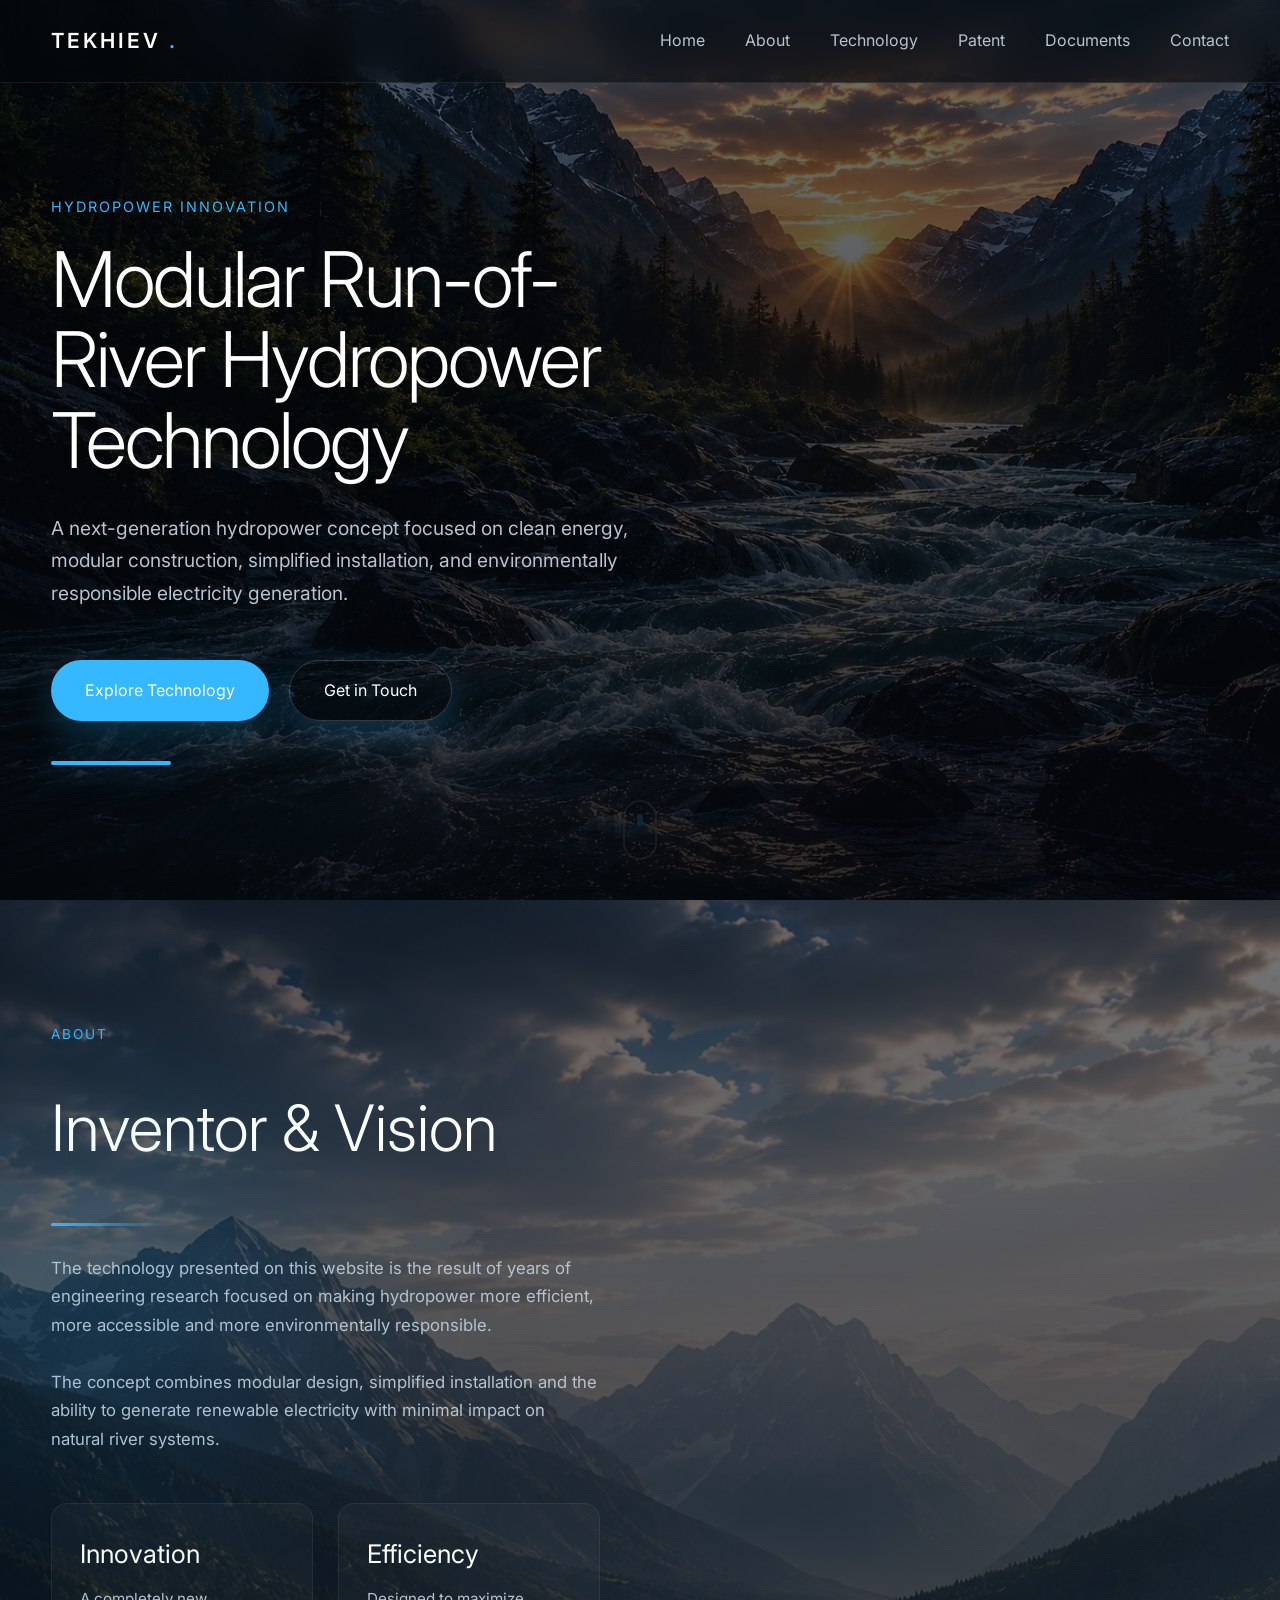
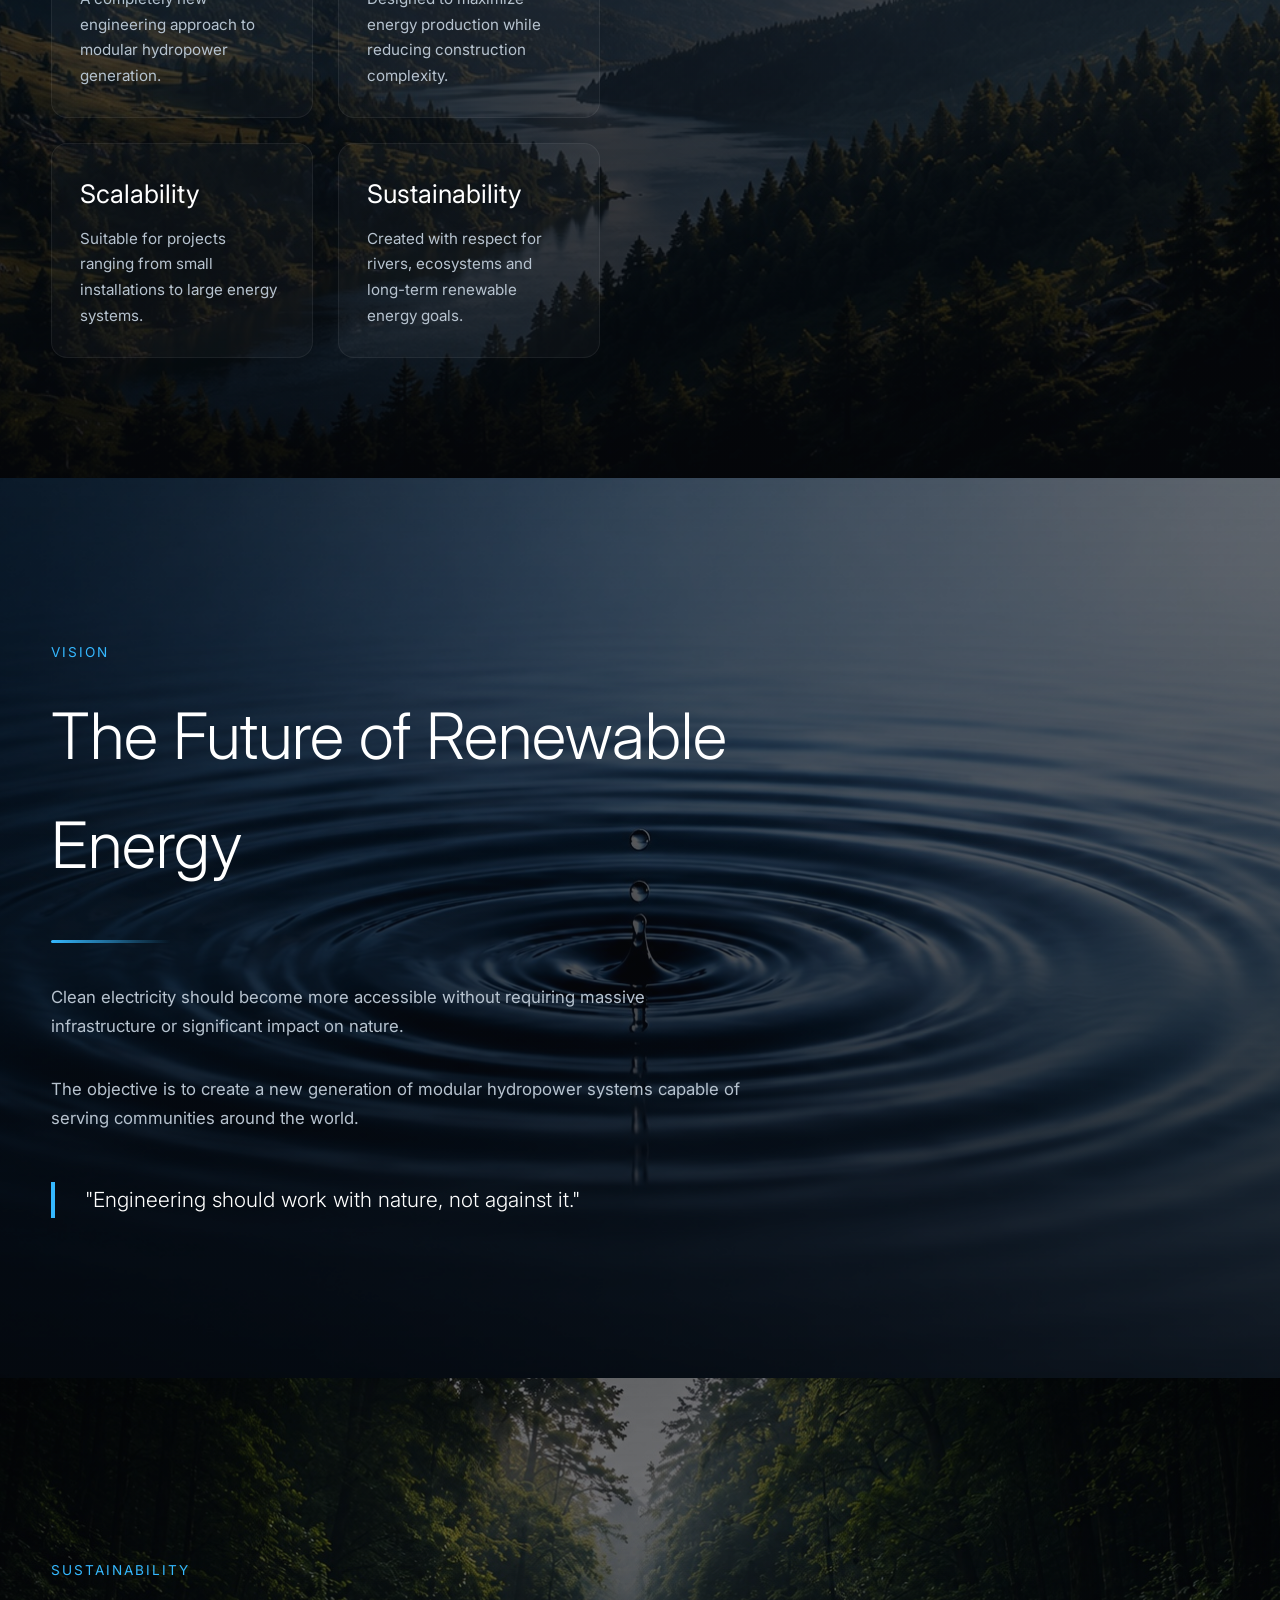
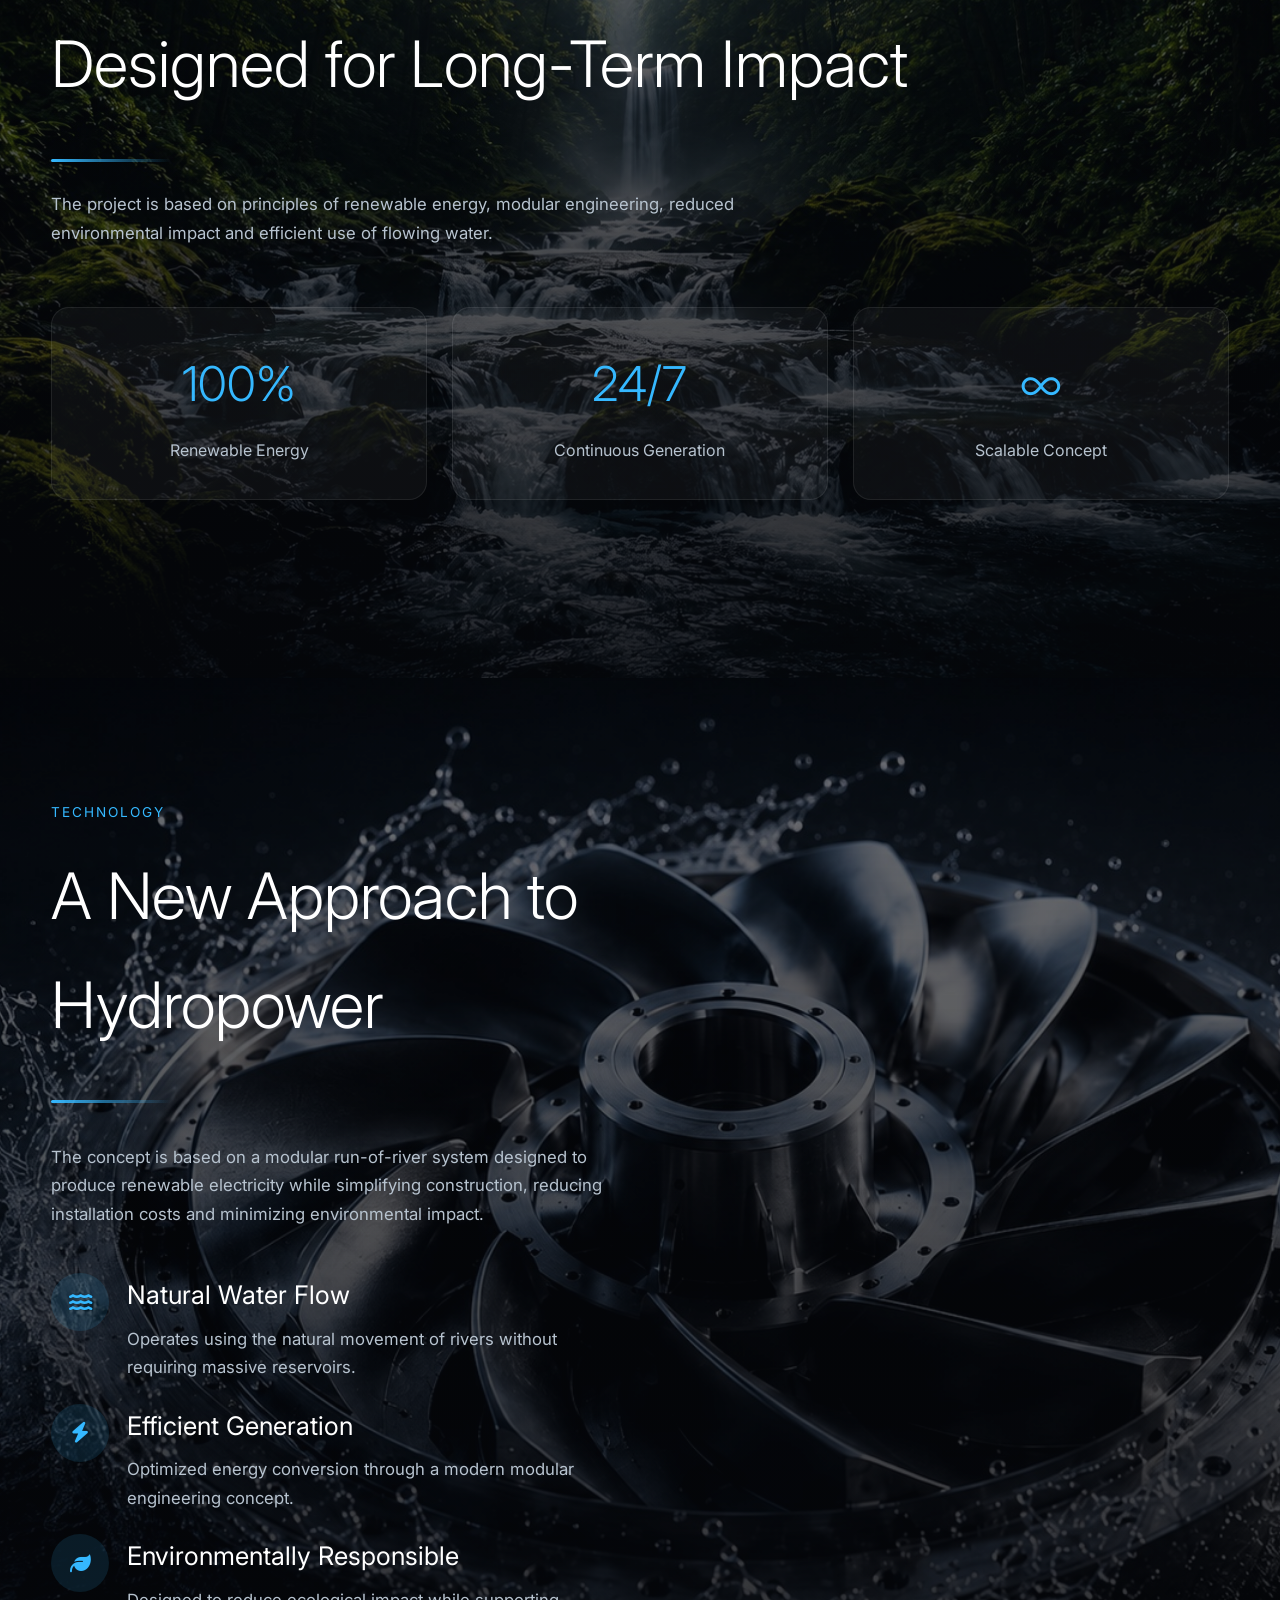
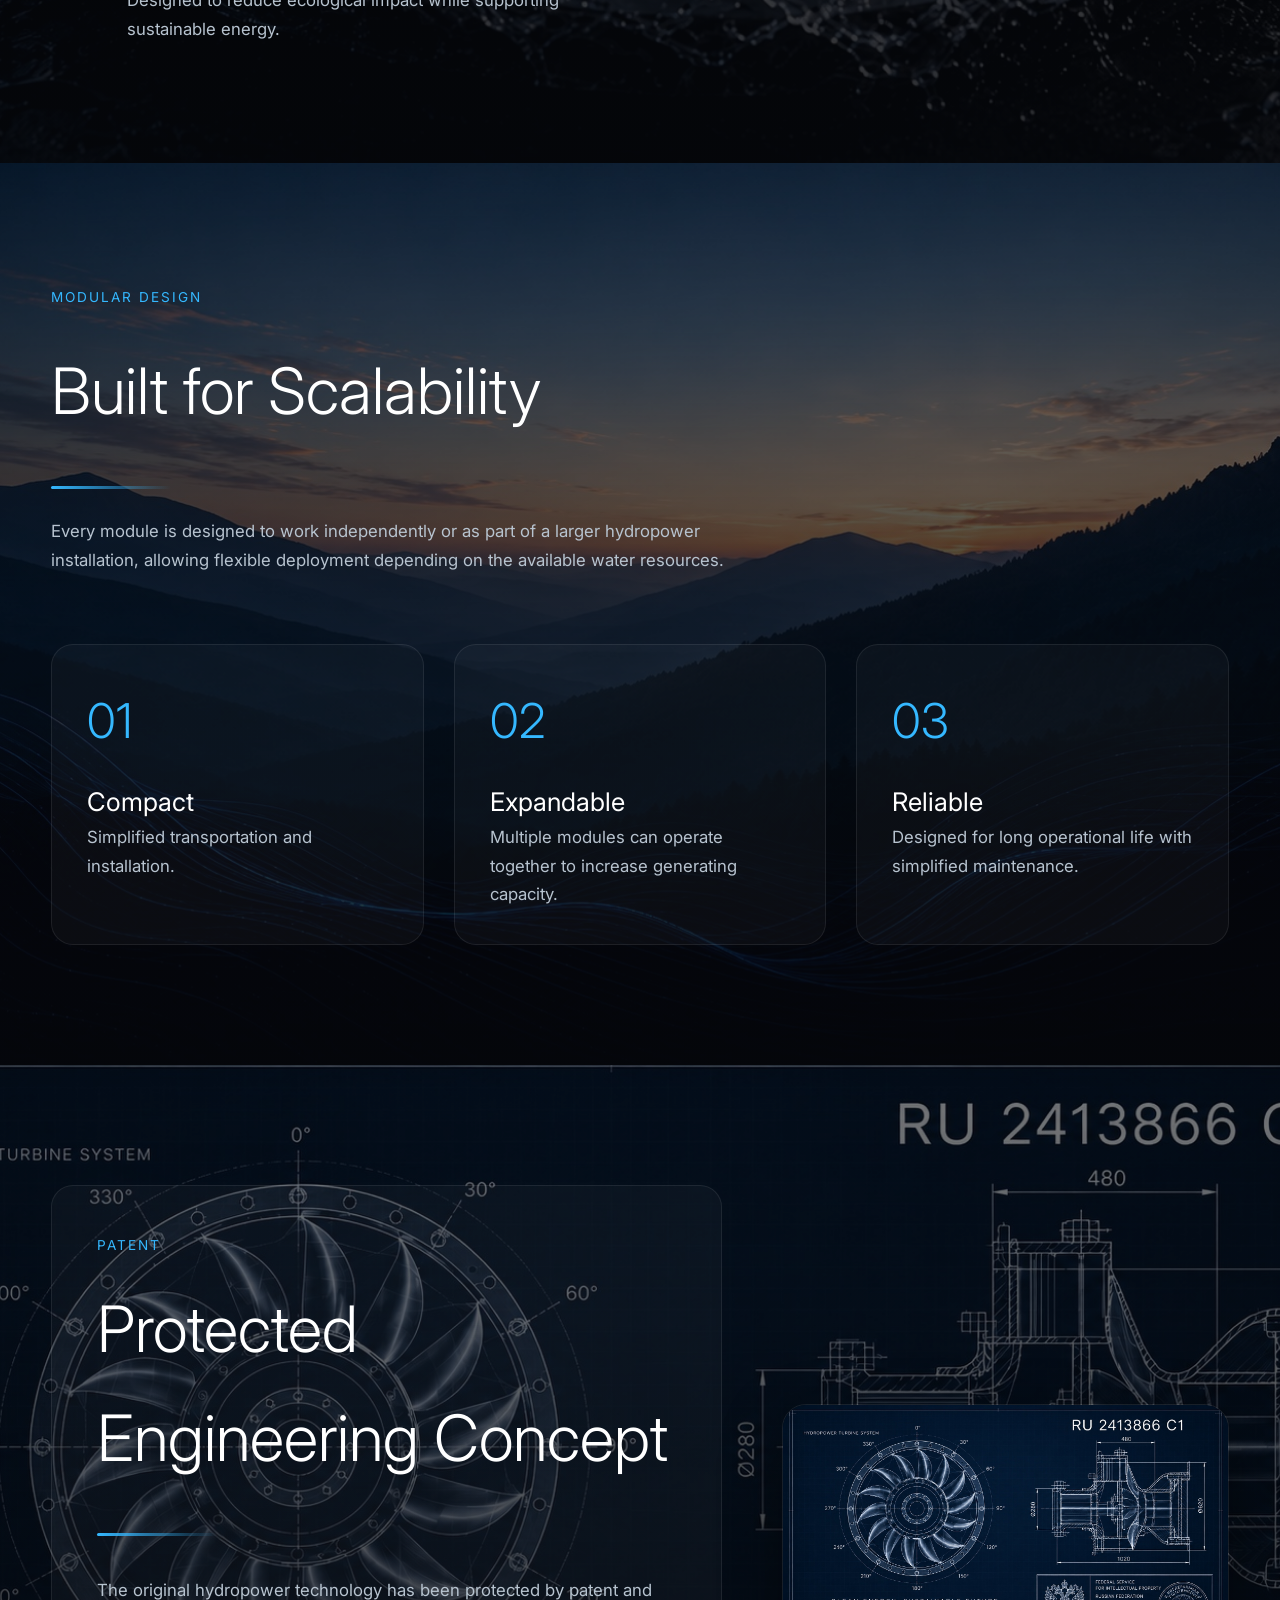
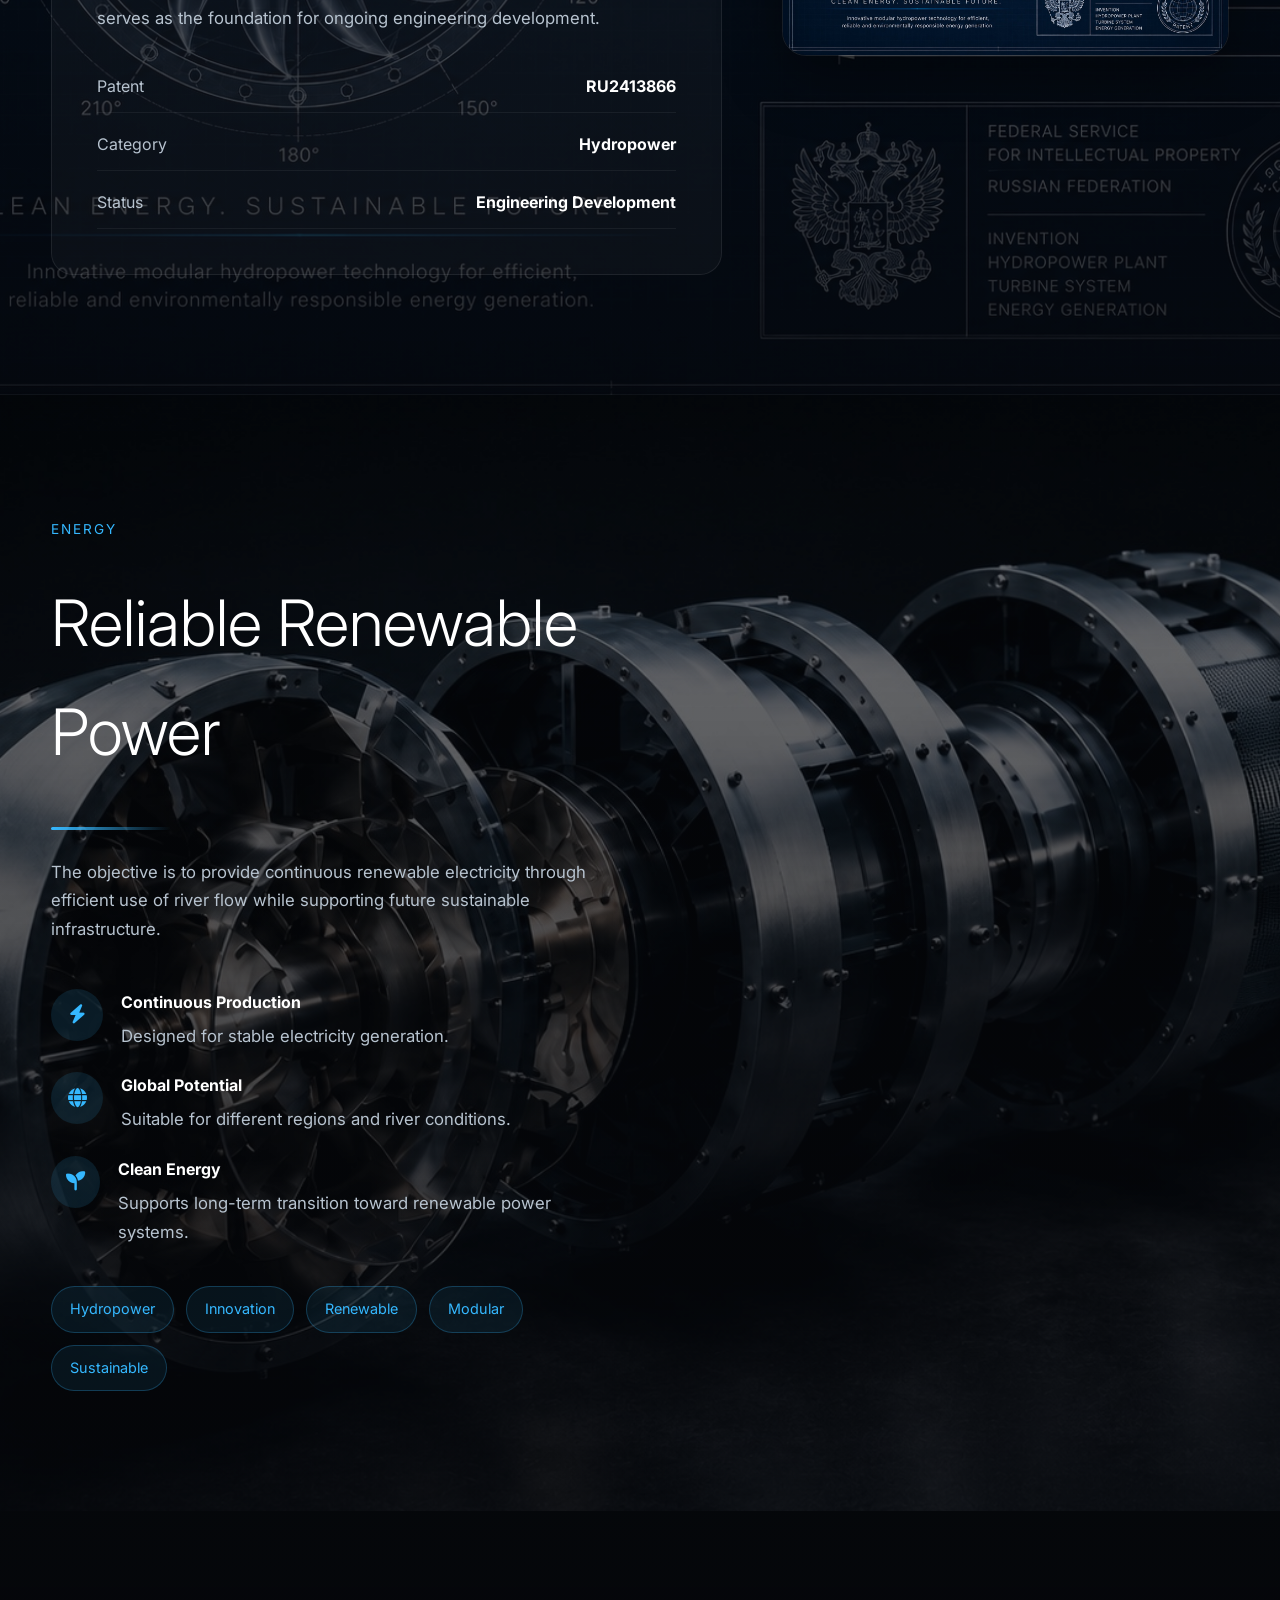
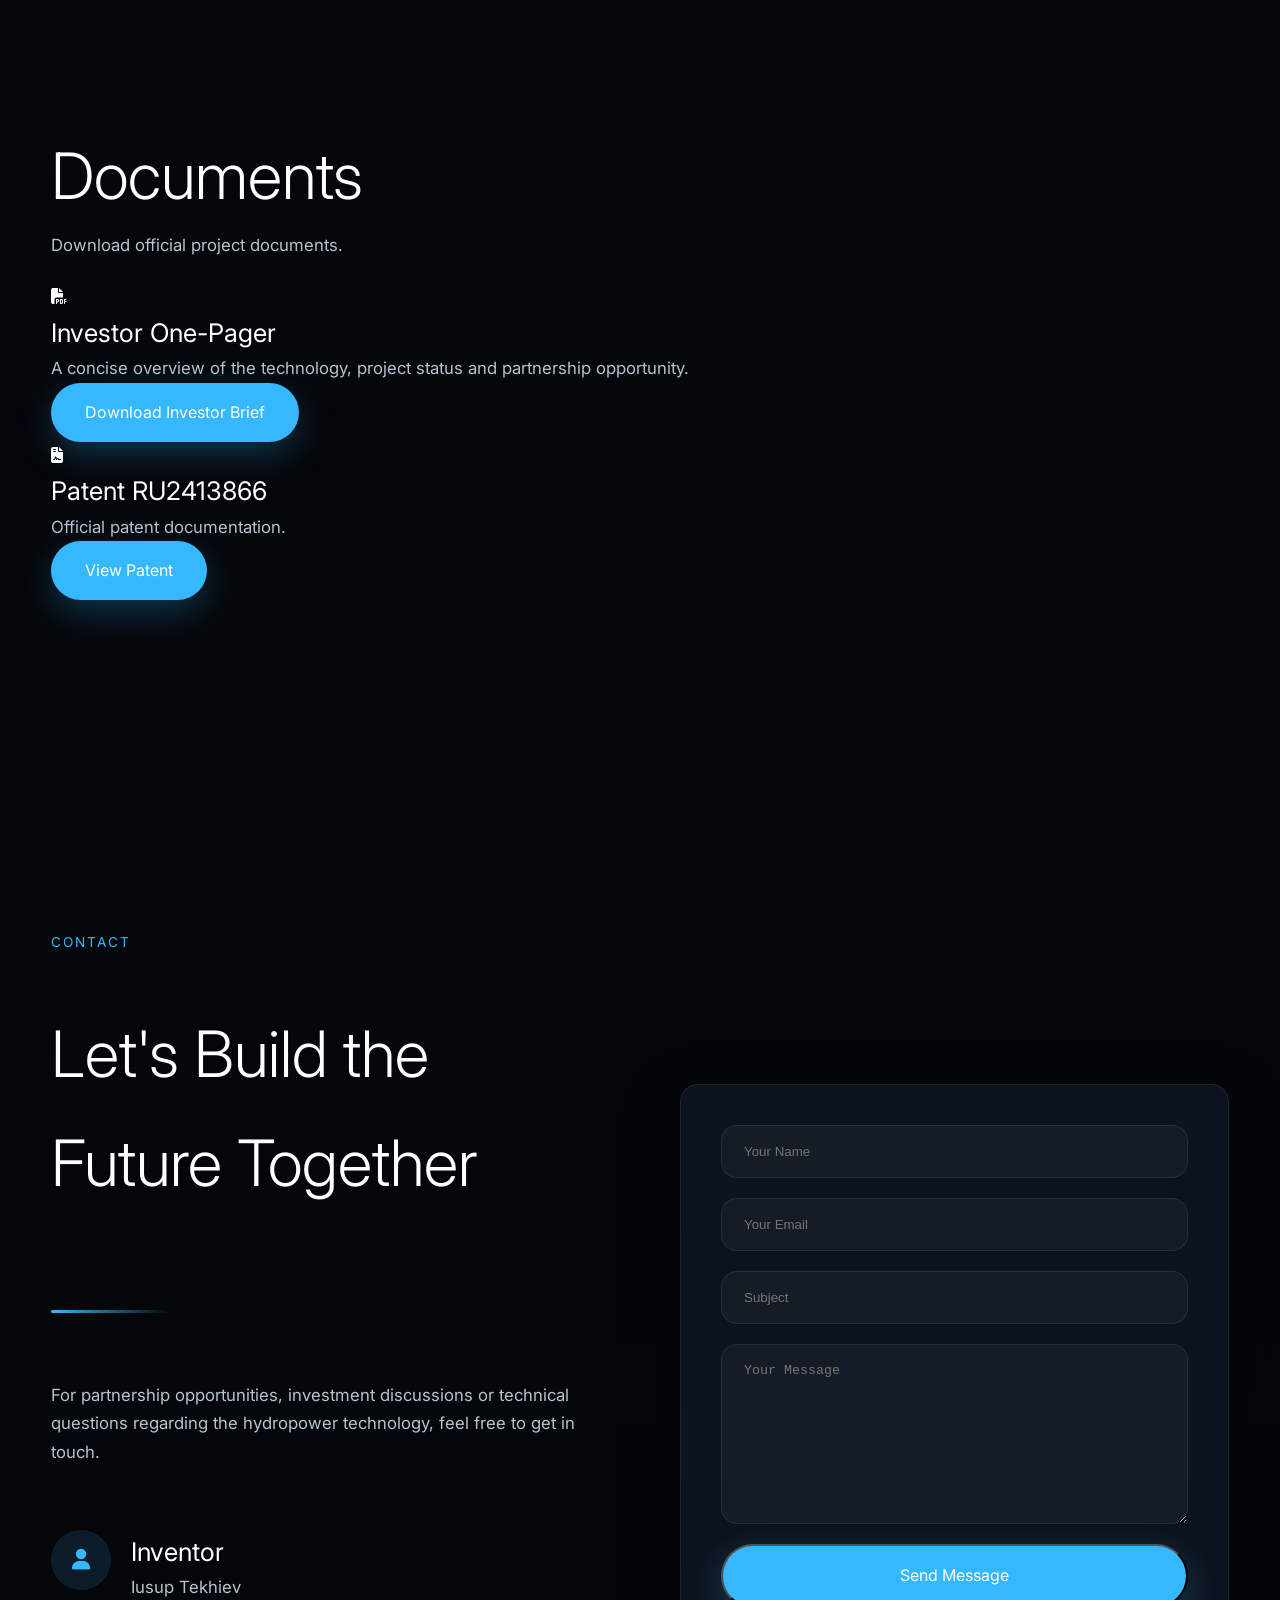
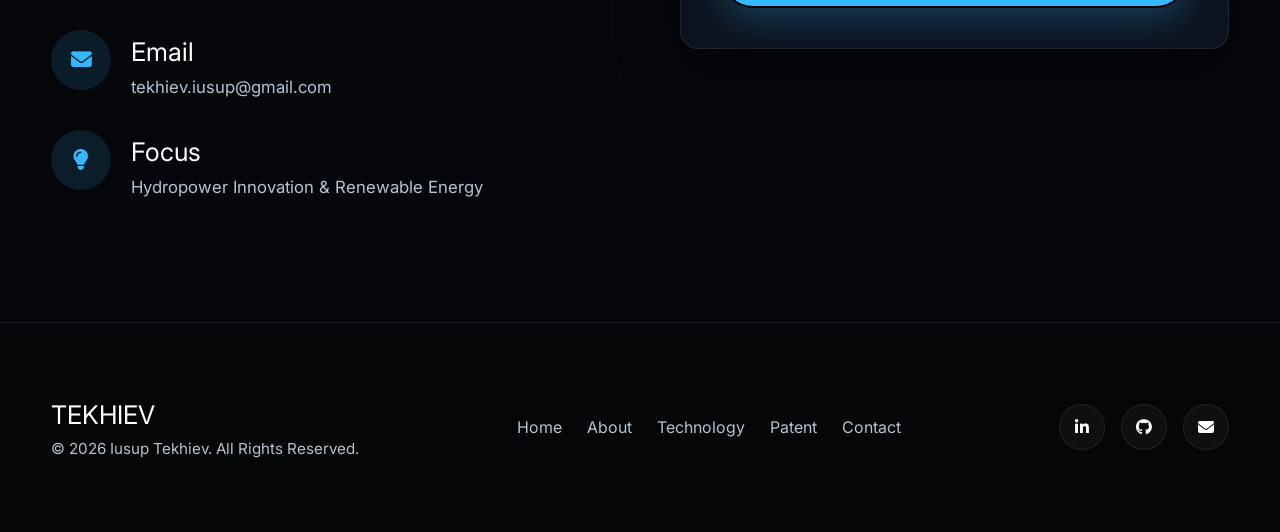
==== index.html @ 908637e8 "Update index.html" ====
<!DOCTYPE html>
<html lang="en">

<head>

<meta charset="UTF-8">

<meta
    name="viewport"
    content="width=device-width, initial-scale=1.0">

<title>Iusup Tekhiev | Hydropower Technology</title>

<meta
    name="description"
    content="Innovative modular hydropower technology developed by inventor Iusup Tekhiev.">

<link rel="icon" href="favicon.ico">
<link rel="icon" type="image/png" href="favicon.png">
<link rel="apple-touch-icon" href="apple-touch-icon.png">
    
<link
href="https://fonts.googleapis.com/css2?family=Inter:wght@300;400;500;600&display=swap"
rel="stylesheet">

<link
rel="stylesheet"
href="style.css">

<link
rel="stylesheet"
href="https://cdnjs.cloudflare.com/ajax/libs/font-awesome/6.6.0/css/all.min.css">

</head>

<body>



<!-- ==========================================
                 HEADER
=========================================== -->

<header>

<div class="container navbar">

<a
href="#hero"
class="logo">

TEKHIEV
<span>.</span>

</a>

<nav>

<ul>

<li>

<a href="#hero">

Home

</a>

</li>

<li>

<a href="#about">

About

</a>

</li>

<li>

<a href="#technology">

Technology

</a>

</li>

<li>

<a href="#patent">

Patent

</a>

</li>
    
<li>
    
<a href="#documents">
    
Documents
    
</a>
    
</li>

<li>

<a href="#contact">

Contact

</a>

</li>

</ul>

</nav>

</div>

</header>



<!-- ==========================================
                  HERO
=========================================== -->

<section
id="hero"
class="hero">

<div
class="bg-image"
style="background-image:url('assets/01_Hero_Landing.jpg');">

</div>

<div class="container">

<div
class="hero-content reveal">

<span
class="hero-subtitle">

Hydropower Innovation

</span>

<h1>

Modular
Run-of-River
Hydropower
Technology

</h1>

<p>

A next-generation hydropower concept
focused on clean energy, modular
construction, simplified installation,
and environmentally responsible
electricity generation.

</p>

<div class="hero-buttons">

<a
href="#technology"
class="btn">

Explore Technology

</a>

<a
href="#contact"
class="btn btn-outline">

Get in Touch

</a>

</div>

<div class="hero-line">

</div>

</div>

</div>

<div class="scroll-indicator">

</div>

</section>

<!-- ==========================================
                  ABOUT
=========================================== -->

<section
id="about"
class="about">

<div
class="bg-image"
style="background-image:url('assets/03_About_Background.jpg');">
</div>

<div class="container">

<div class="grid">

<div class="section-content reveal">

<span class="section-subtitle">

About

</span>

<h2 class="section-title">

Inventor & Vision

</h2>

<div class="divider"></div>

<p class="section-text">

The technology presented on this website
is the result of years of engineering
research focused on making hydropower
more efficient, more accessible and
more environmentally responsible.

</p>

<p class="section-text">

The concept combines modular design,
simplified installation and the ability
to generate renewable electricity with
minimal impact on natural river systems.

</p>

<div class="about-features">

<div class="feature">

<h3>

Innovation

</h3>

<p>

A completely new engineering approach
to modular hydropower generation.

</p>

</div>

<div class="feature">

<h3>

Efficiency

</h3>

<p>

Designed to maximize energy production
while reducing construction complexity.

</p>

</div>

<div class="feature">

<h3>

Scalability

</h3>

<p>

Suitable for projects ranging from
small installations to large energy
systems.

</p>

</div>

<div class="feature">

<h3>

Sustainability

</h3>

<p>

Created with respect for rivers,
ecosystems and long-term renewable
energy goals.

</p>

</div>

</div>

</div>

</div>

<div class="glow left"></div>

</section>



<!-- ==========================================
                  VISION
=========================================== -->

<section
class="vision">

<div
class="bg-image"
style="background-image:url('assets/04_Vision_Background.jpg');">
</div>

<div class="container">

<div class="vision-content reveal">

<span class="section-subtitle">

Vision

</span>

<h2 class="section-title">

The Future of
Renewable Energy

</h2>

<div class="divider"></div>

<p class="section-text">

Clean electricity should become more
accessible without requiring massive
infrastructure or significant impact
on nature.

</p>

<p class="section-text">

The objective is to create a new
generation of modular hydropower
systems capable of serving communities
around the world.

</p>

<div class="vision-quote">

<p>

"Engineering should work with nature,
not against it."

</p>

</div>

</div>

</div>

<div class="glow right"></div>

</section>



<!-- ==========================================
              SUSTAINABILITY
=========================================== -->

<section
class="sustainability">

<div
class="bg-image"
style="background-image:url('assets/05_Sustainability_Background.jpg');">
</div>

<div class="container">

<div class="section-content reveal">

<span class="section-subtitle">

Sustainability

</span>

<h2 class="section-title">

Designed for
Long-Term Impact

</h2>

<div class="divider"></div>

<p class="section-text">

The project is based on principles of
renewable energy, modular engineering,
reduced environmental impact and
efficient use of flowing water.

</p>

<div class="stats">

<div class="stat">

<div class="stat-number">

100%

</div>

<div class="stat-title">

Renewable Energy

</div>

</div>

<div class="stat">

<div class="stat-number">

24/7

</div>

<div class="stat-title">

Continuous Generation

</div>

</div>

<div class="stat">

<div class="stat-number">

∞

</div>

<div class="stat-title">

Scalable Concept

</div>

</div>

</div>

</div>

</div>

</section>

<!-- ==========================================
                TECHNOLOGY
=========================================== -->

<section
id="technology"
class="technology">

<div
class="bg-image"
style="background-image:url('assets/02_Technology_Concept.jpg');">
</div>

<div class="container">

<div class="tech-grid">

<div class="tech-content reveal">

<span class="section-subtitle">

Technology

</span>

<h2 class="section-title">

A New Approach
to Hydropower

</h2>

<div class="divider"></div>

<p class="section-text">

The concept is based on a modular
run-of-river system designed to
produce renewable electricity while
simplifying construction, reducing
installation costs and minimizing
environmental impact.

</p>

<div class="tech-list">

<div class="tech-item">

<div class="tech-icon">

<i class="fas fa-water"></i>

</div>

<div>

<h3>

Natural Water Flow

</h3>

<p>

Operates using the natural movement
of rivers without requiring massive
reservoirs.

</p>

</div>

</div>

<div class="tech-item">

<div class="tech-icon">

<i class="fas fa-bolt"></i>

</div>

<div>

<h3>

Efficient Generation

</h3>

<p>

Optimized energy conversion through
a modern modular engineering concept.

</p>

</div>

</div>

<div class="tech-item">

<div class="tech-icon">

<i class="fas fa-leaf"></i>

</div>

<div>

<h3>

Environmentally Responsible

</h3>

<p>

Designed to reduce ecological impact
while supporting sustainable energy.

</p>

</div>

</div>

</div>

</div>

</div>

</section>



<!-- ==========================================
               MODULAR DESIGN
=========================================== -->

<section
class="modular">

<div
class="bg-image"
style="background-image:url('assets/07_Modular_Concept.jpg');">
</div>

<div class="container">

<div class="section-content reveal">

<span class="section-subtitle">

Modular Design

</span>

<h2 class="section-title">

Built for
Scalability

</h2>

<div class="divider"></div>

<p class="section-text">

Every module is designed to work
independently or as part of a larger
hydropower installation, allowing
flexible deployment depending on the
available water resources.

</p>

<div class="modular-grid">

<div class="module-card">

<div class="module-number">

01

</div>

<h3>

Compact

</h3>

<p>

Simplified transportation and
installation.

</p>

</div>

<div class="module-card">

<div class="module-number">

02

</div>

<h3>

Expandable

</h3>

<p>

Multiple modules can operate together
to increase generating capacity.

</p>

</div>

<div class="module-card">

<div class="module-number">

03

</div>

<h3>

Reliable

</h3>

<p>

Designed for long operational life
with simplified maintenance.

</p>

</div>

</div>

</div>

</div>

</section>



<!-- ==========================================
                  PATENT
=========================================== -->

<section
id="patent"
class="patent">

<div
class="bg-image"
style="background-image:url('assets/06_Patent_Concept.jpg');">
</div>

<div class="container">

<div class="patent-wrapper">

<div class="patent-card reveal">

<span class="section-subtitle">

Patent

</span>

<h2 class="section-title">

Protected
Engineering Concept

</h2>

<div class="divider"></div>

<p class="section-text">

The original hydropower technology
has been protected by patent and
serves as the foundation for ongoing
engineering development.

</p>

<ul class="patent-info">

<li>

<span>

Patent

</span>

<strong>

RU2413866

</strong>

</li>

<li>

<span>

Category

</span>

<strong>

Hydropower

</strong>

</li>

<li>

<span>

Status

</span>

<strong>

Engineering Development

</strong>

</li>

</ul>

</div>

<div class="image-frame reveal">

<img
src="assets/06_Patent_Concept.jpg"
alt="Patent">

</div>

</div>

</div>

</section>



<!-- ==========================================
                   ENERGY
=========================================== -->

<section
class="energy">

<div
class="bg-image"
style="background-image:url('assets/08_Energy_Concept.jpg');">
</div>

<div class="container">

<div class="energy-grid">

<div class="section-content reveal">

<span class="section-subtitle">

Energy

</span>

<h2 class="section-title">

Reliable Renewable
Power

</h2>

<div class="divider"></div>

<p class="section-text">

The objective is to provide continuous
renewable electricity through efficient
use of river flow while supporting
future sustainable infrastructure.

</p>

<div class="energy-list">

<div class="energy-item">

<i class="fas fa-bolt"></i>

<div>

<h4>

Continuous Production

</h4>

<p>

Designed for stable electricity
generation.

</p>

</div>

</div>

<div class="energy-item">

<i class="fas fa-globe"></i>

<div>

<h4>

Global Potential

</h4>

<p>

Suitable for different regions and
river conditions.

</p>

</div>

</div>

<div class="energy-item">

<i class="fas fa-seedling"></i>

<div>

<h4>

Clean Energy

</h4>

<p>

Supports long-term transition toward
renewable power systems.

</p>

</div>

</div>

</div>

<div class="tags">

<span class="tag">

Hydropower

</span>

<span class="tag">

Innovation

</span>

<span class="tag">

Renewable

</span>

<span class="tag">

Modular

</span>

<span class="tag">

Sustainable

</span>

</div>

</div>

</div>

</section>
    
<section id="documents" class="documents">

    <div class="container">

        <div class="section-title">

            <h2>Documents</h2>

            <p>
                Download official project documents.
            </p>

        </div>

        <div class="features-grid">

            <div class="feature-card reveal">

                <i class="fas fa-file-pdf"></i>

                <h3>Investor One-Pager</h3>

                <p>
                    A concise overview of the technology,
                    project status and partnership opportunity.
                </p>

                <a
                    href="Investor_One_Pager_Final_v2.pdf"
                    class="btn"
                    download>

                    Download Investor Brief

                </a>

            </div>

            <div class="feature-card reveal">

                <i class="fas fa-file-contract"></i>

                <h3>Patent RU2413866</h3>

                <p>
                    Official patent documentation.

                </p>

                <a
                    href="patent.pdf"
                    class="btn"
                    target="_blank">

                    View Patent

                </a>

            </div>

        </div>

    </div>

</section>

<!-- ==========================================
                 CONTACT
=========================================== -->

<section
id="contact"
class="contact">

<div class="container">

<div class="contact-grid">

<div class="contact-info reveal">

<span class="section-subtitle">

Contact

</span>

<h2 class="section-title">

Let's Build
the Future Together

</h2>

<div class="divider"></div>

<p class="section-text">

For partnership opportunities,
investment discussions or technical
questions regarding the hydropower
technology, feel free to get in touch.

</p>

<div class="contact-item">

<div class="contact-icon">

<i class="fas fa-user"></i>

</div>

<div>

<h3>

Inventor

</h3>

<p>

Iusup Tekhiev

</p>

</div>

</div>

<div class="contact-item">

<div class="contact-icon">

<i class="fas fa-envelope"></i>

</div>

<div>

<h3>

Email

</h3>

<p>

tekhiev.iusup@gmail.com

</p>

</div>

</div>

<div class="contact-item">

<div class="contact-icon">

<i class="fas fa-lightbulb"></i>

</div>

<div>

<h3>

Focus

</h3>

<p>

Hydropower Innovation &
Renewable Energy

</p>

</div>

</div>

</div>



<div class="card reveal">

<form
  class="contact-form"
  action="https://formspree.io/f/mbdnwagq"
  method="POST"
>
    
 <input 
     type="hidden" 
     name="_next" 
     value="https://tekhiev.com/thank-you.html"
     >

<input
  type="text"
  name="name"
  placeholder="Your Name"
  required
>

<input
  type="email"
  name="email"
  placeholder="Your Email"
  required
>

<input
  type="text"
  name="subject"
  placeholder="Subject"
>

<textarea
  name="message"
  placeholder="Your Message"
  required
></textarea>

<button
class="btn"
type="submit">

Send Message

</button>

</form>

</div>

</div>

</div>

</section>



<!-- ==========================================
                  FOOTER
=========================================== -->

<footer>

<div class="container">

<div class="footer-content">

<div>

<h3>

TEKHIEV

</h3>

<p class="footer-copy">

© 2026 Iusup Tekhiev.
All Rights Reserved.

</p>

</div>

<div class="footer-links">

<a href="#hero">

Home

</a>

<a href="#about">

About

</a>

<a href="#technology">

Technology

</a>

<a href="#patent">

Patent

</a>

<a href="#contact">

Contact

</a>

</div>

<div class="social">

<a href="#">

<i class="fab fa-linkedin-in"></i>

</a>

<a href="#">

<i class="fab fa-github"></i>

</a>

<a href="mailto:tekhiev.iusup@gmail.com">

<i class="fas fa-envelope"></i>

</a>

</div>

</div>

</div>

</footer>



<!-- ==========================================
             BACK TO TOP
=========================================== -->

<a
href="#hero"
class="back-top">

<i class="fas fa-arrow-up"></i>

</a>



<!-- ==========================================
                JAVASCRIPT
=========================================== -->

<script>

const revealElements =
document.querySelectorAll(
'.reveal,.fade-up,.fade-left,.fade-right'
);

function reveal(){

const trigger =
window.innerHeight*0.85;

revealElements.forEach(el=>{

const top=
el.getBoundingClientRect().top;

if(top<trigger){

el.classList.add('active');

}

});

}

window.addEventListener(
'scroll',
reveal
);

reveal();



const backTop =
document.querySelector('.back-top');

window.addEventListener(
'scroll',
()=>{

if(window.scrollY>500){

backTop.classList.add('show');

}

else{

backTop.classList.remove('show');

}

});



document
.querySelectorAll('a[href^="#"]')
.forEach(anchor=>{

anchor.addEventListener(
'click',

function(e){

e.preventDefault();

const target=
document.querySelector(
this.getAttribute('href')
);

if(target){

target.scrollIntoView({

behavior:'smooth'

});

}

});

});

</script>

</body>
</html>
---- style.css ----
/*==================================================
  HYDROPOWER WEBSITE
  STYLE.CSS
  PART 1
==================================================*/


/*=========================
        VARIABLES
=========================*/

:root{

    --bg:#05070B;
    --bg-secondary:#0D1117;
    --bg-card:rgba(17,25,40,.72);

    --text:#ffffff;
    --text-light:#b7c3cf;

    --accent:#35b8ff;
    --accent-light:#6bd7ff;

    --border:rgba(255,255,255,.08);

    --shadow:
        0 20px 60px rgba(0,0,0,.45);

    --radius:18px;

    --transition:.35s ease;

    --container:1280px;

}



/*=========================
        RESET
=========================*/

*{
    margin:0;
    padding:0;
    box-sizing:border-box;
}

html{

    scroll-behavior:smooth;

}

body{

    background:var(--bg);

    color:var(--text);

    font-family:
        Inter,
        "Segoe UI",
        sans-serif;

    overflow-x:hidden;

    line-height:1.7;

    -webkit-font-smoothing:antialiased;

}

img{

    display:block;

    max-width:100%;

}

a{

    color:inherit;

    text-decoration:none;

}

button{

    font:inherit;

}

ul{

    list-style:none;

}



/*=========================
    TYPOGRAPHY
=========================*/

h1{

    font-size:clamp(3rem,6vw,6rem);

    font-weight:300;

    line-height:1.05;

    letter-spacing:-2px;

}

h2{

    font-size:clamp(2.3rem,5vw,4rem);

    font-weight:300;

}

h3{

    font-size:1.6rem;

    font-weight:400;

}

p{

    color:var(--text-light);

    font-size:1.05rem;

}



/*=========================
      CONTAINER
=========================*/

.container{

    width:min(var(--container),92%);

    margin:auto;

}



/*=========================
      SECTION
=========================*/

section{

    position:relative;

    min-height:100vh;

    display:flex;

    align-items:center;

    padding:120px 0;

    overflow:hidden;

}

section::before{

    content:"";

    position:absolute;

    inset:0;

    background:

        linear-gradient(

            rgba(5,7,11,.55),

            rgba(5,7,11,.85)

        );

    z-index:1;

}

section>.container{

    position:relative;

    z-index:2;

}



/*=========================
      BACKGROUND
=========================*/

.bg-image{

    position:absolute;

    inset:0;

    background-size:cover;

    background-position:center;

    background-repeat:no-repeat;

    transform:scale(1.04);

    transition:8s ease;

}

section:hover .bg-image{

    transform:scale(1.08);

}



/*=========================
        HEADER
=========================*/

header{

    position:fixed;

    top:0;

    left:0;

    width:100%;

    z-index:999;

    backdrop-filter:blur(16px);

    background:

        rgba(5,7,11,.58);

    border-bottom:

        1px solid var(--border);

}

.navbar{

    height:82px;

    display:flex;

    justify-content:space-between;

    align-items:center;

}

.logo{

    font-size:1.3rem;

    font-weight:600;

    letter-spacing:3px;

    color:#fff;

}

.logo span{

    color:var(--accent);

}



/*=========================
       NAVIGATION
=========================*/

nav ul{

    display:flex;

    gap:40px;

}

nav a{

    color:var(--text-light);

    transition:var(--transition);

    position:relative;

}

nav a::after{

    content:"";

    position:absolute;

    left:0;

    bottom:-8px;

    width:0;

    height:2px;

    background:var(--accent);

    transition:.35s;

}

nav a:hover{

    color:#fff;

}

nav a:hover::after{

    width:100%;

}



/*=========================
        BUTTONS
=========================*/

.btn{

    display:inline-flex;

    align-items:center;

    justify-content:center;

    gap:10px;

    padding:16px 34px;

    border-radius:100px;

    background:var(--accent);

    color:white;

    transition:var(--transition);

    box-shadow:

        0 12px 35px

        rgba(53,184,255,.25);

}

.btn:hover{

    transform:translateY(-4px);

    background:var(--accent-light);

    box-shadow:

        0 18px 45px

        rgba(53,184,255,.4);

}

.btn-outline{

    background:transparent;

    border:1px solid

    rgba(255,255,255,.18);

}

.btn-outline:hover{

    border-color:var(--accent);

}



/*=========================
        HERO
=========================*/

.hero{

    background:#000;

}

.hero-content{
    max-width:720px;
    padding-top:40px;
}

.hero h1{

    max-width:900px;

    text-wrap:balance;

    line-height:1.05;

    margin-bottom:25px;

}

.hero-subtitle{

    display:inline-block;

    margin:20px 0;

    color:var(--accent);

    letter-spacing:2px;

    text-transform:uppercase;

    font-size:.9rem;

}

.hero p{

    max-width:650px;

    margin:30px 0 50px;

    font-size:1.2rem;

}

.hero-buttons{

    display:flex;

    gap:20px;

    flex-wrap:wrap;

}



/*=========================
     HERO WATER LINE
=========================*/

.hero-line{

    width:120px;

    height:4px;

    border-radius:100px;

    background:var(--accent);

    margin-top:40px;

    box-shadow:

        0 0 30px

        rgba(53,184,255,.5);

}



/*=========================
        SCROLL ICON
=========================*/

.scroll-indicator{

    position:absolute;

    left:50%;

    bottom:40px;

    transform:translateX(-50%);

    width:34px;

    height:60px;

    border:

        2px solid rgba(255,255,255,.4);

    border-radius:30px;

}

.scroll-indicator::before{

    content:"";

    position:absolute;

    left:50%;

    top:12px;

    width:6px;

    height:12px;

    border-radius:10px;

    background:var(--accent);

    transform:translateX(-50%);

    animation:scroll 2s infinite;

}

@keyframes scroll{

    0%{

        opacity:0;

        transform:
        translate(-50%,0);

    }

    50%{

        opacity:1;

    }

    100%{

        opacity:0;

        transform:
        translate(-50%,20px);

    }

}

/*==================================================
  HYDROPOWER WEBSITE
  STYLE.CSS
  PART 2
==================================================*/


/*=========================
        GRID
=========================*/

.grid{

    display:grid;

    grid-template-columns:
        repeat(2,1fr);

    gap:80px;

    align-items:center;

}

.grid-3{

    display:grid;

    grid-template-columns:
        repeat(3,1fr);

    gap:35px;

}



/*=========================
      GLASS CARD
=========================*/

.card{

    background:var(--bg-card);

    border:1px solid var(--border);

    border-radius:var(--radius);

    padding:40px;

    backdrop-filter:blur(18px);

    box-shadow:var(--shadow);

    transition:var(--transition);

}

.card:hover{

    transform:translateY(-10px);

    border-color:

        rgba(53,184,255,.35);

    box-shadow:

        0 25px 60px

        rgba(0,0,0,.55);

}



/*=========================
        TEXT
=========================*/

.section-title{

    margin-bottom:24px;

}

.section-subtitle{

    display:inline-block;

    color:var(--accent);

    font-size:.85rem;

    letter-spacing:2px;

    text-transform:uppercase;

    margin-bottom:18px;

}

.section-text{

    max-width:700px;

    color:var(--text-light);

    margin-bottom:35px;

}



/*=========================
     ABOUT SECTION
=========================*/

.about{

    position:relative;

}

.about-content{

    max-width:680px;

}

.about-features{

    display:grid;

    grid-template-columns:
        repeat(2,1fr);

    gap:25px;

    margin-top:50px;

}

.feature{

    background:

        rgba(255,255,255,.03);

    border:

        1px solid rgba(255,255,255,.06);

    border-radius:16px;

    padding:28px;

    transition:.35s;

}

.feature:hover{

    background:

        rgba(53,184,255,.08);

    transform:translateY(-6px);

}

.feature h3{

    margin-bottom:10px;

}

.feature p{

    font-size:.95rem;

}



/*=========================
      VISION
=========================*/

.vision{

    position:relative;

}

.vision-content{

    max-width:760px;

}

.vision-quote{

    margin-top:50px;

    padding-left:30px;

    border-left:

        4px solid var(--accent);

}

.vision-quote p{

    font-size:1.3rem;

    color:white;

    font-weight:300;

}



/*=========================
    SUSTAINABILITY
=========================*/

.sustainability{

    position:relative;

}

.stats{

    display:grid;

    grid-template-columns:
        repeat(3,1fr);

    gap:25px;

    margin-top:60px;

}

.stat{

    background:

        rgba(255,255,255,.04);

    padding:35px;

    border-radius:18px;

    text-align:center;

    border:

        1px solid rgba(255,255,255,.08);

    transition:.35s;

}

.stat:hover{

    background:

        rgba(53,184,255,.08);

    transform:translateY(-8px);

}

.stat-number{

    font-size:3rem;

    color:var(--accent);

    font-weight:300;

}

.stat-title{

    margin-top:12px;

    color:var(--text-light);

}



/*=========================
     DECORATION
=========================*/

.glow{

    position:absolute;

    width:420px;

    height:420px;

    border-radius:50%;

    filter:blur(120px);

    background:

        rgba(53,184,255,.12);

    pointer-events:none;

}

.glow.left{

    left:-150px;

    top:10%;

}

.glow.right{

    right:-150px;

    bottom:10%;

}



/*=========================
       DIVIDER
=========================*/

.divider{

    width:120px;

    height:3px;

    border-radius:100px;

    margin:40px 0;

    background:

        linear-gradient(
            to right,
            var(--accent),
            transparent
        );

}



/*=========================
      ANIMATIONS
=========================*/

.fade-up{

    opacity:0;

    transform:translateY(60px);

    transition:

        opacity .9s ease,

        transform .9s ease;

}

.fade-up.active{

    opacity:1;

    transform:none;

}

.fade-left{

    opacity:0;

    transform:translateX(-60px);

    transition:1s;

}

.fade-left.active{

    opacity:1;

    transform:none;

}

.fade-right{

    opacity:0;

    transform:translateX(60px);

    transition:1s;

}

.fade-right.active{

    opacity:1;

    transform:none;

}



/*=========================
      IMAGE EFFECT
=========================*/

.image-frame{

    overflow:hidden;

    border-radius:24px;

    border:

        1px solid rgba(255,255,255,.08);

    box-shadow:var(--shadow);

}

.image-frame img{

    transition:8s ease;

}

.image-frame:hover img{

    transform:scale(1.08);

}



/*=========================
      FLOATING DOTS
=========================*/

.dot{

    position:absolute;

    width:8px;

    height:8px;

    border-radius:50%;

    background:var(--accent);

    box-shadow:

        0 0 20px

        rgba(53,184,255,.8);

    animation:

        pulse 3s infinite;

}

@keyframes pulse{

    0%{

        opacity:.2;

        transform:scale(.7);

    }

    50%{

        opacity:1;

        transform:scale(1.4);

    }

    100%{

        opacity:.2;

        transform:scale(.7);

    }

}



/*=========================
     SECTION SPACING
=========================*/

.section-content>*{

    margin-bottom:28px;

}

.section-content>*:last-child{

    margin-bottom:0;

}

/*==================================================
  HYDROPOWER WEBSITE
  STYLE.CSS
  PART 3
==================================================*/


/*=========================
      TECHNOLOGY
=========================*/

.technology{

    position:relative;

}

.tech-grid{

    display:grid;

    grid-template-columns:
        repeat(2,1fr);

    gap:70px;

    align-items:center;

}

.tech-content{

    max-width:700px;

}

.tech-list{

    margin-top:45px;

    display:flex;

    flex-direction:column;

    gap:22px;

}

.tech-item{

    display:flex;

    align-items:flex-start;

    gap:18px;

}

.tech-icon{

    width:58px;

    height:58px;

    border-radius:50%;

    display:flex;

    align-items:center;

    justify-content:center;

    background:

        rgba(53,184,255,.12);

    color:var(--accent);

    font-size:1.3rem;

    flex-shrink:0;

}

.tech-item h3{

    margin-bottom:8px;

}



/*=========================
     IMAGE CARD
=========================*/

.tech-image{

    position:relative;

}

.tech-image img{

    width:100%;

    border-radius:24px;

    box-shadow:var(--shadow);

}

.tech-image::after{

    content:"";

    position:absolute;

    inset:-12px;

    border:

        1px solid rgba(53,184,255,.18);

    border-radius:28px;

}



/*=========================
      MODULAR
=========================*/

.modular{

    position:relative;

}

.modular-grid{

    display:grid;

    grid-template-columns:
        repeat(3,1fr);

    gap:30px;

    margin-top:70px;

}

.module-card{

    padding:35px;

    border-radius:22px;

    background:

        rgba(255,255,255,.03);

    border:

        1px solid rgba(255,255,255,.08);

    transition:.35s;

}

.module-card:hover{

    transform:translateY(-10px);

    background:

        rgba(53,184,255,.08);

}

.module-number{

    font-size:3rem;

    color:var(--accent);

    font-weight:300;

    margin-bottom:18px;

}



/*=========================
       PATENT
=========================*/

.patent{

    position:relative;

}

.patent-wrapper{

    display:grid;

    grid-template-columns:
        1.2fr .8fr;

    gap:60px;

    align-items:center;

}

.patent-card{

    background:

        rgba(255,255,255,.03);

    border-radius:22px;

    border:

        1px solid rgba(255,255,255,.08);

    padding:45px;

}

.patent-info{

    margin-top:40px;

    display:grid;

    gap:18px;

}

.patent-info li{

    display:flex;

    justify-content:space-between;

    border-bottom:

        1px solid rgba(255,255,255,.06);

    padding-bottom:12px;

}

.patent-info span{

    color:var(--text-light);

}



/*=========================
      ENERGY
=========================*/

.energy{

    position:relative;

}

.energy-grid{

    display:grid;

    grid-template-columns:
        repeat(2,1fr);

    gap:80px;

    align-items:center;

}

.energy-list{

    display:grid;

    gap:22px;

    margin-top:45px;

}

.energy-item{

    display:flex;

    gap:18px;

    align-items:flex-start;

}

.energy-item i{

    width:52px;

    height:52px;

    border-radius:50%;

    display:flex;

    align-items:center;

    justify-content:center;

    background:

        rgba(53,184,255,.12);

    color:var(--accent);

    font-size:1.2rem;

}

.energy-item h4{

    margin-bottom:6px;

}



/*=========================
      INFO BOX
=========================*/

.info-box{

    padding:32px;

    border-radius:20px;

    background:

        rgba(255,255,255,.03);

    border:

        1px solid rgba(255,255,255,.08);

    transition:.35s;

}

.info-box:hover{

    border-color:

        rgba(53,184,255,.35);

    transform:translateY(-6px);

}



/*=========================
      TAGS
=========================*/

.tags{

    display:flex;

    flex-wrap:wrap;

    gap:12px;

    margin-top:40px;

}

.tag{

    padding:10px 18px;

    border-radius:999px;

    background:

        rgba(53,184,255,.08);

    border:

        1px solid rgba(53,184,255,.25);

    color:var(--accent);

    font-size:.9rem;

}



/*=========================
     PARALLAX EFFECT
=========================*/

.parallax{

    background-attachment:fixed;

    background-size:cover;

    background-position:center;

}



/*=========================
     SECTION OVERLAY
=========================*/

.dark-overlay{

    position:absolute;

    inset:0;

    background:

        linear-gradient(

            rgba(5,7,11,.40),

            rgba(5,7,11,.82)

        );

}



/*=========================
     IMAGE SHADOW
=========================*/

.soft-shadow{

    box-shadow:

        0 35px 90px

        rgba(0,0,0,.55);

}



/*=========================
     HOVER SCALE
=========================*/

.hover-scale{

    transition:.5s;

}

.hover-scale:hover{

    transform:scale(1.03);

}



/*=========================
      ACCENT LINE
=========================*/

.accent-line{

    width:90px;

    height:4px;

    border-radius:10px;

    background:var(--accent);

    margin:28px 0;

}



/*=========================
      BACKDROP BLUR
=========================*/

.blur-card{

    backdrop-filter:blur(16px);

}

/*==================================================
  HYDROPOWER WEBSITE
  STYLE.CSS
  PART 4
==================================================*/


/*=========================
        CONTACT
=========================*/

.contact{

    position:relative;

}

.contact-grid{

    display:grid;

    grid-template-columns:1fr 1fr;

    gap:80px;

    align-items:center;

}

.contact-info{

    display:flex;

    flex-direction:column;

    gap:28px;

}

.contact-item{

    display:flex;

    gap:20px;

    align-items:flex-start;

}

.contact-icon{

    width:60px;

    height:60px;

    border-radius:50%;

    display:flex;

    justify-content:center;

    align-items:center;

    background:rgba(53,184,255,.12);

    color:var(--accent);

    font-size:1.3rem;

}

.contact-form{

    display:flex;

    flex-direction:column;

    gap:20px;

}

.contact-form input,
.contact-form textarea{

    width:100%;

    padding:18px 22px;

    background:rgba(255,255,255,.04);

    border:1px solid rgba(255,255,255,.08);

    border-radius:16px;

    color:white;

    outline:none;

    transition:.3s;

}

.contact-form textarea{

    resize:vertical;

    min-height:180px;

}

.contact-form input:focus,
.contact-form textarea:focus{

    border-color:var(--accent);

    background:rgba(53,184,255,.05);

}



/*=========================
        FOOTER
=========================*/

footer{

    padding:70px 0;

    border-top:1px solid rgba(255,255,255,.08);

    background:#040608;

}

.footer-content{

    display:flex;

    justify-content:space-between;

    align-items:center;

    flex-wrap:wrap;

    gap:30px;

}

.footer-links{

    display:flex;

    gap:25px;

}

.footer-links a{

    color:var(--text-light);

    transition:.3s;

}

.footer-links a:hover{

    color:var(--accent);

}

.footer-copy{

    color:var(--text-light);

    font-size:.95rem;

}



/*=========================
      SOCIAL ICONS
=========================*/

.social{

    display:flex;

    gap:16px;

}

.social a{

    width:46px;

    height:46px;

    display:flex;

    justify-content:center;

    align-items:center;

    border-radius:50%;

    background:rgba(255,255,255,.04);

    border:1px solid rgba(255,255,255,.08);

    transition:.35s;

}

.social a:hover{

    background:var(--accent);

    transform:translateY(-5px);

}



/*=========================
      BACK TO TOP
=========================*/

.back-top{

    position:fixed;

    right:35px;

    bottom:35px;

    width:56px;

    height:56px;

    border-radius:50%;

    display:flex;

    align-items:center;

    justify-content:center;

    background:var(--accent);

    color:white;

    opacity:0;

    pointer-events:none;

    transition:.35s;

    box-shadow:0 15px 35px rgba(53,184,255,.35);

}

.back-top.show{

    opacity:1;

    pointer-events:auto;

}

.back-top:hover{

    transform:translateY(-6px);

}



/*=========================
      SCROLLBAR
=========================*/

::-webkit-scrollbar{

    width:11px;

}

::-webkit-scrollbar-track{

    background:#090d12;

}

::-webkit-scrollbar-thumb{

    background:var(--accent);

    border-radius:20px;

}



/*=========================
     SELECTION
=========================*/

::selection{

    background:var(--accent);

    color:white;

}



/*=========================
     RESPONSIVE
=========================*/

@media(max-width:1200px){

.grid,
.tech-grid,
.energy-grid,
.contact-grid,
.patent-wrapper{

grid-template-columns:1fr;

gap:50px;

}

.modular-grid{

grid-template-columns:repeat(2,1fr);

}

.stats{

grid-template-columns:repeat(2,1fr);

}

}



@media(max-width:900px){

nav{

display:none;

}

.hero-buttons{

flex-direction:column;

align-items:flex-start;

}

.grid-3{

grid-template-columns:1fr;

}

.about-features{

grid-template-columns:1fr;

}

.modular-grid{

grid-template-columns:1fr;

}

.stats{

grid-template-columns:1fr;

}

.footer-content{

flex-direction:column;

text-align:center;

}

.social{

justify-content:center;

}

}



@media(max-width:600px){

section{

padding:90px 0;

}

h1{

font-size:2.6rem;

}

h2{

font-size:2rem;

}

.card{

padding:28px;

}

.contact-form input,
.contact-form textarea{

padding:16px;

}

.btn{

width:100%;

justify-content:center;

}

.logo{

font-size:1.05rem;

letter-spacing:2px;

}

.back-top{

right:18px;

bottom:18px;

}

}



/*=========================
     FINAL POLISH
=========================*/

.reveal{

opacity:0;

transform:translateY(40px);

transition:all .9s ease;

}

.reveal.active{

opacity:1;

transform:none;

}

.blur{

filter:blur(0);

transition:filter .5s ease;

}

.blur:hover{

filter:blur(1px);

}

.shadow-hover{

transition:.4s;

}

.shadow-hover:hover{

box-shadow:0 30px 80px rgba(0,0,0,.55);

}
/*=========================
        THANK YOU
=========================*/

.thank-you{

    min-height:100vh;

    display:flex;

    align-items:center;

    justify-content:center;

    text-align:center;

    padding:40px;

    background:
    linear-gradient(rgba(5,7,11,.82),rgba(5,7,11,.82)),
    url("assets/contact.jpg") center/cover;

}

.thank-you-box{

    max-width:700px;

    padding:60px;

    border:1px solid rgba(255,255,255,.08);

    background:rgba(17,25,40,.72);

    backdrop-filter:blur(18px);

    border-radius:24px;

}

.checkmark{

    font-size:70px;

    margin-bottom:20px;

}

.thank-you h1{

    margin-bottom:20px;

}

.thank-you .lead{

    font-size:1.3rem;

    color:var(--accent);

    margin-bottom:25px;

}

.thank-you p{

    margin-bottom:35px;

}

.thank-you .btn{

    display:inline-block;

    margin-top:10px;

}

@media(max-width:600px){

    .thank-you{

        padding:20px;

    }

    .thank-you-box{

        padding:40px 24px;

    }

    .checkmark{

        font-size:56px;

    }

}

/*=========================
       THE END
=========================*/
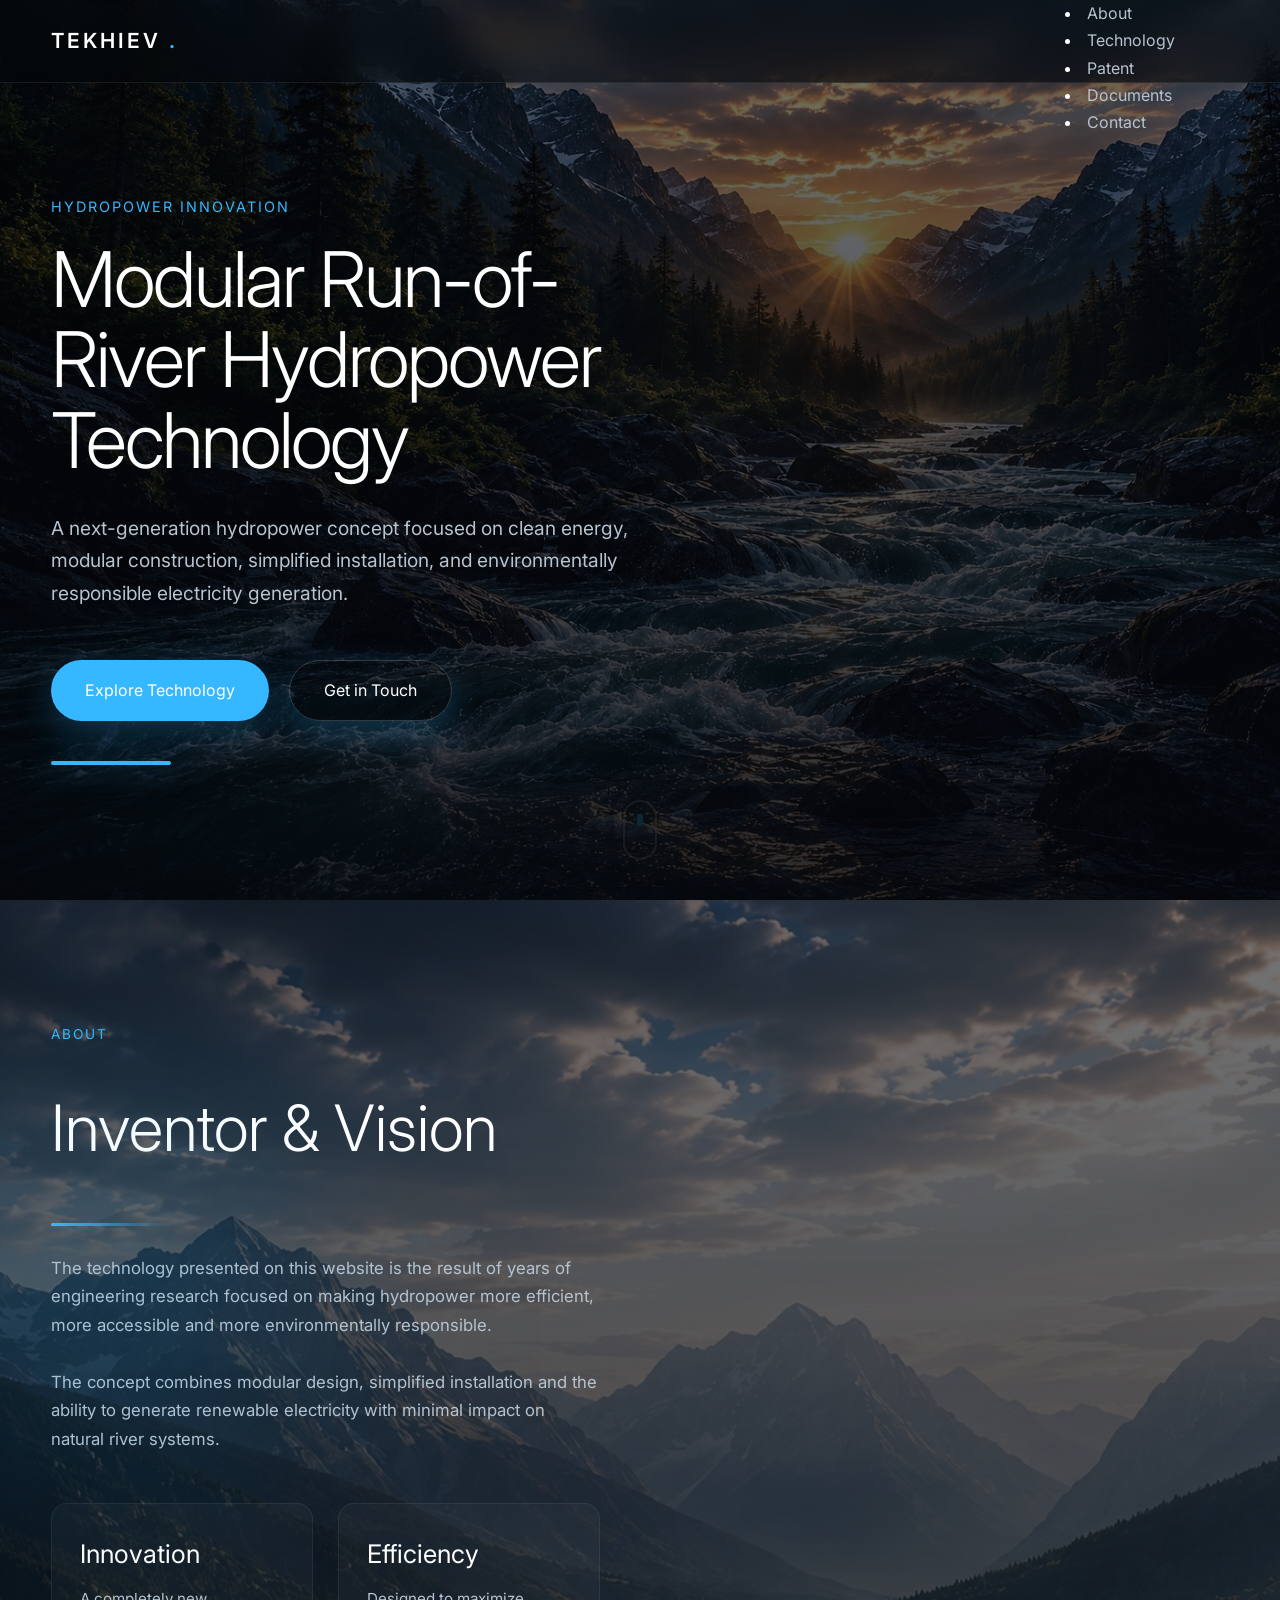
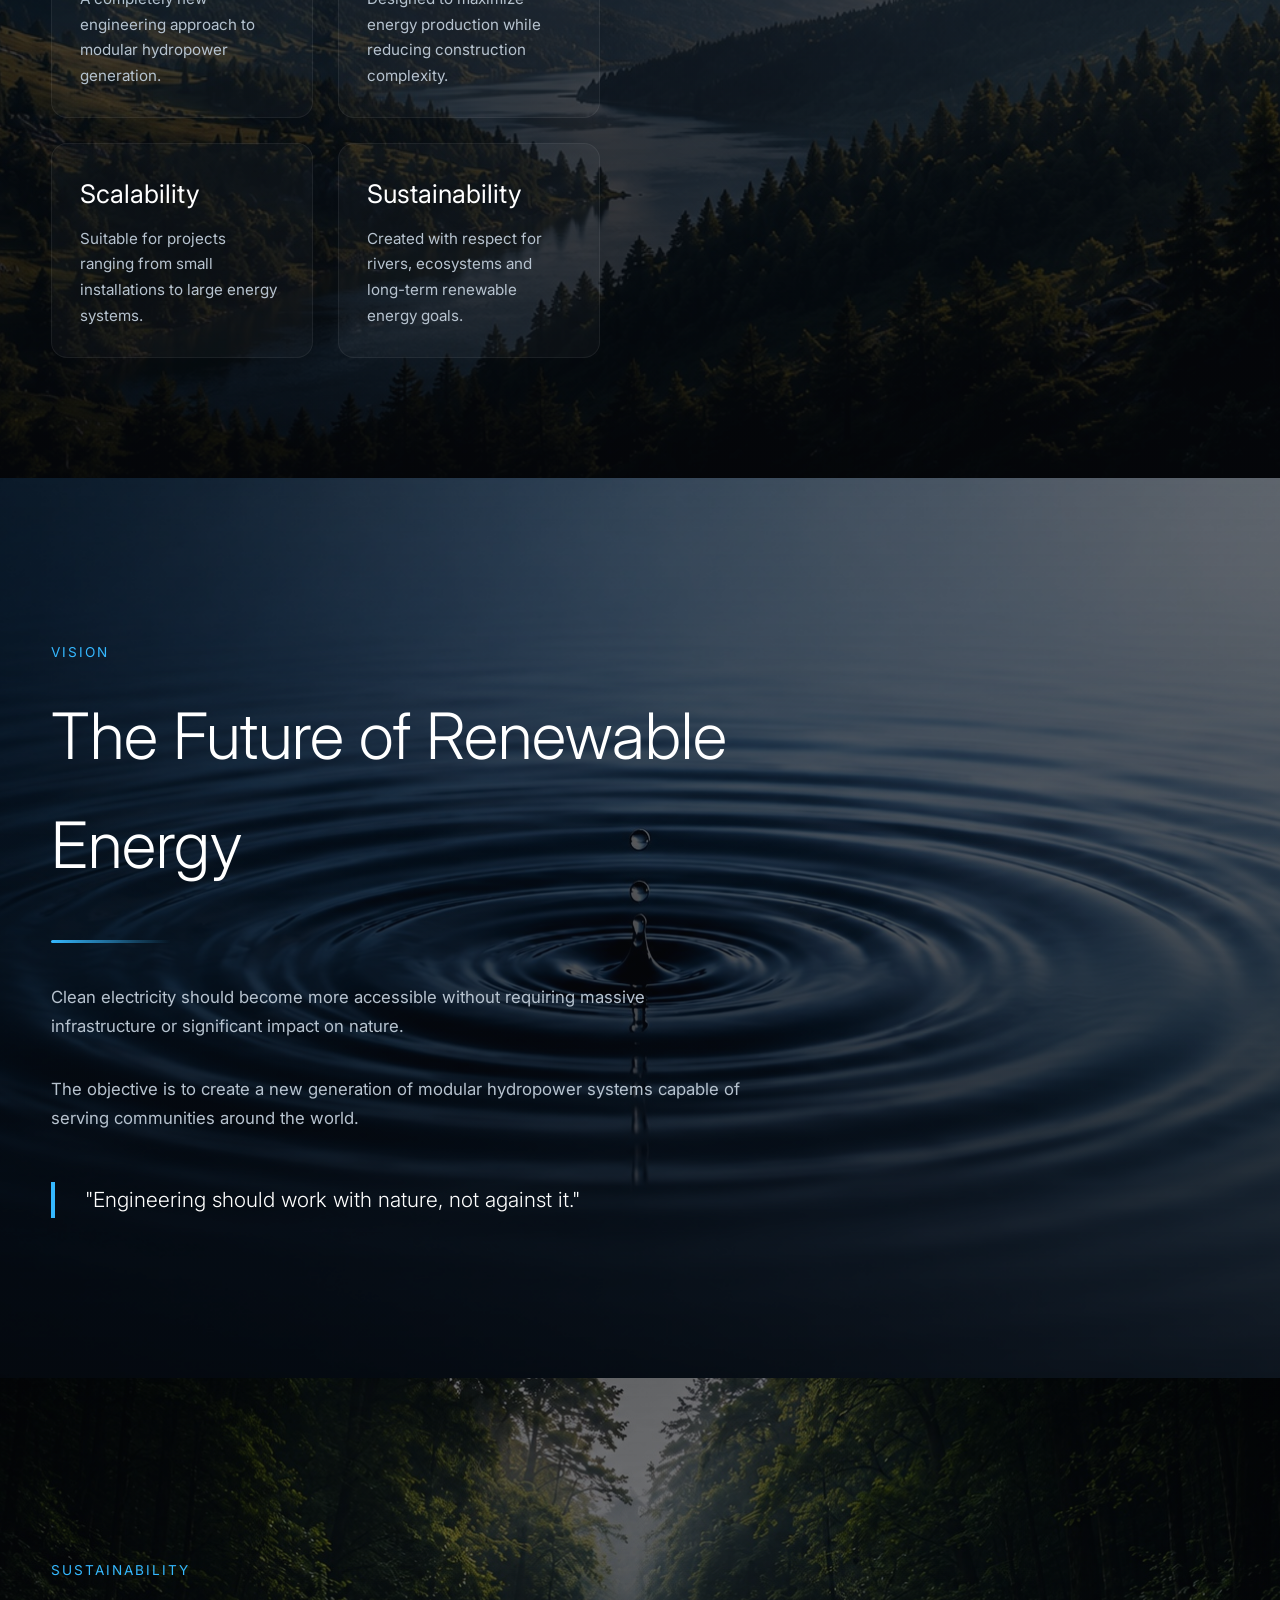
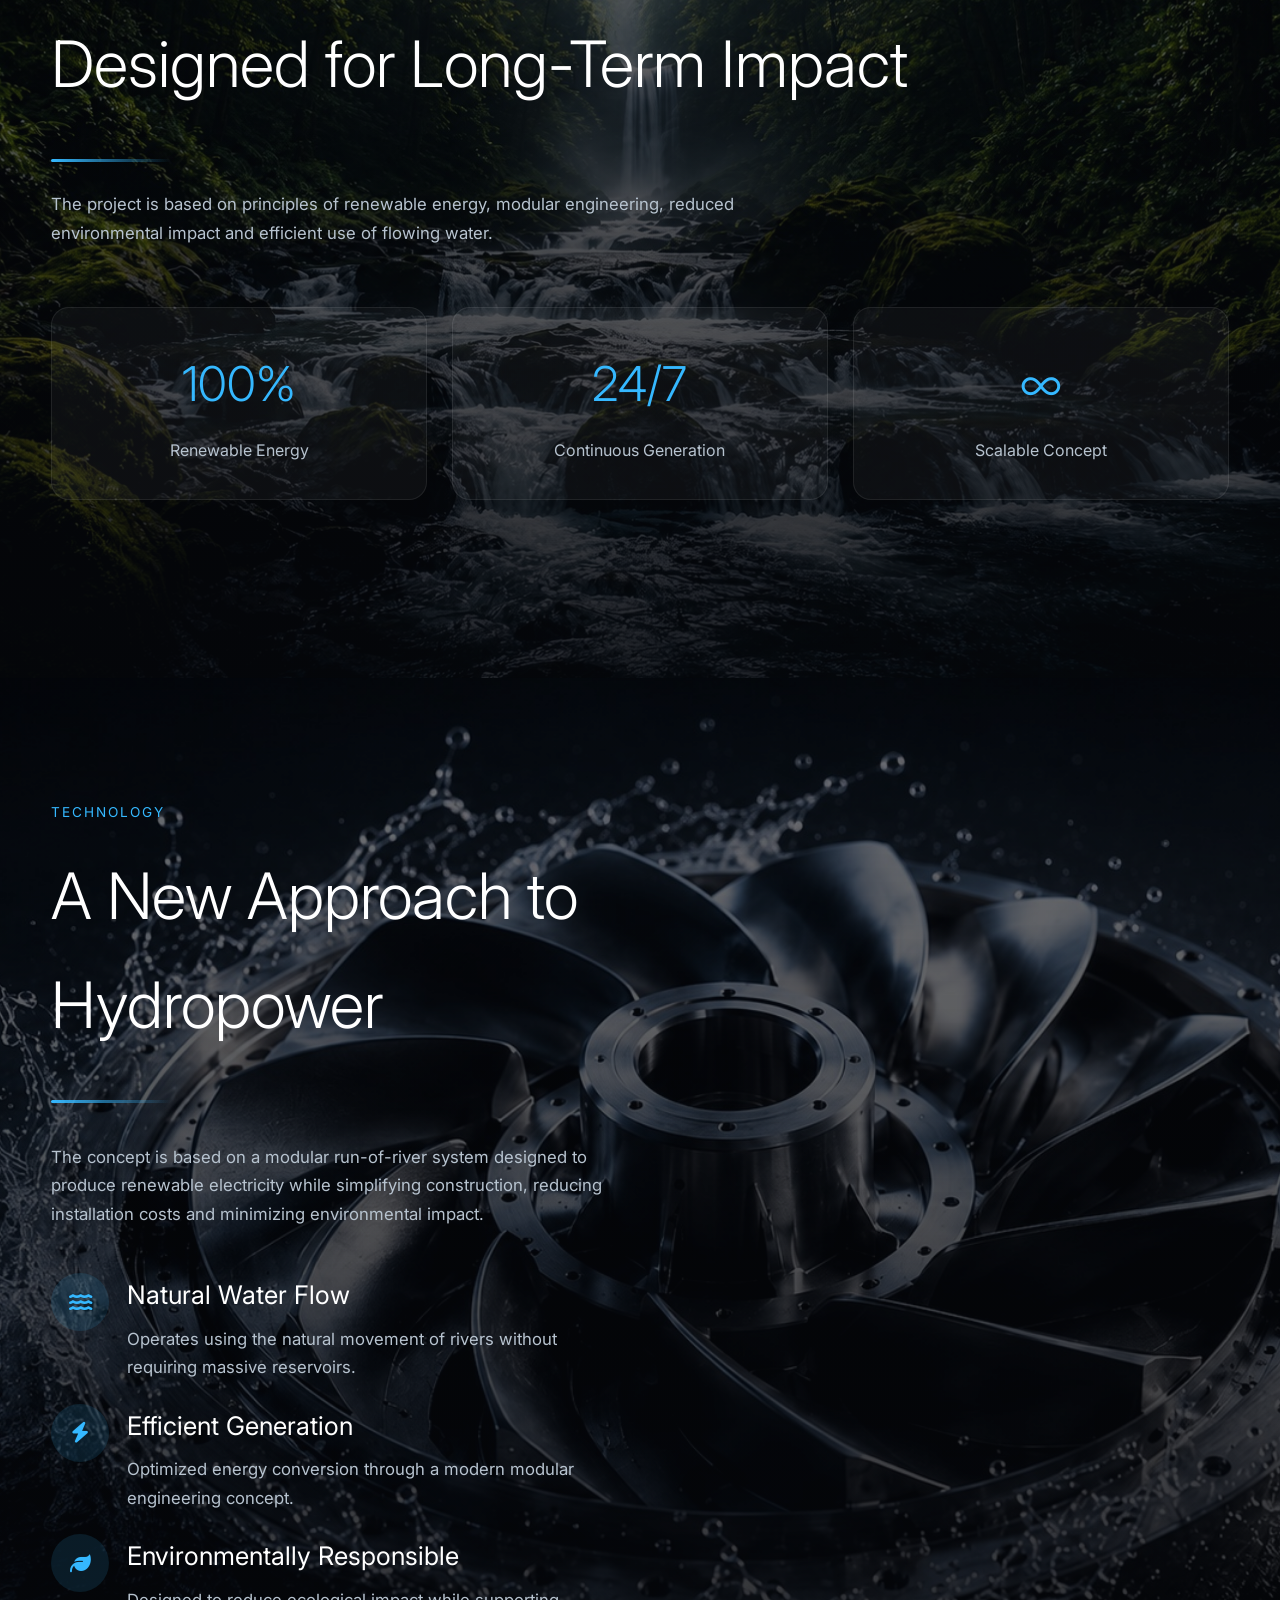
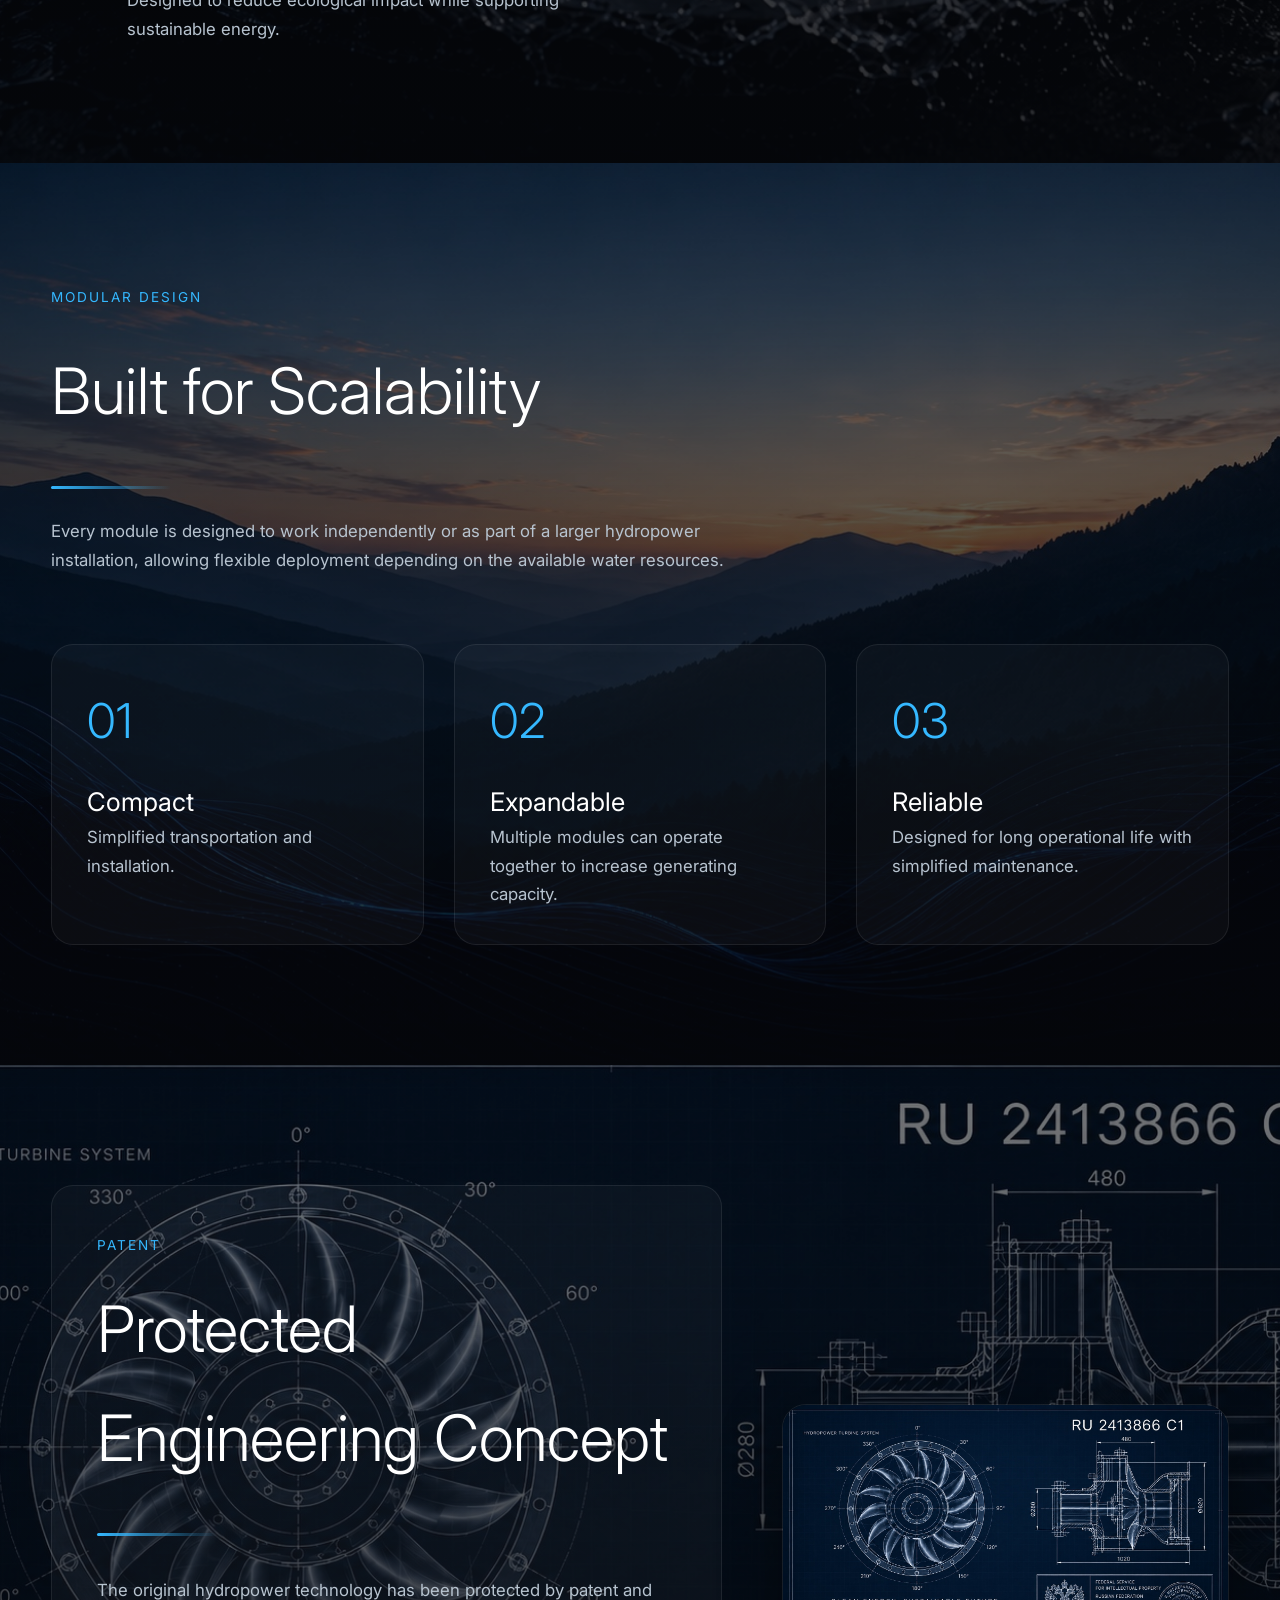
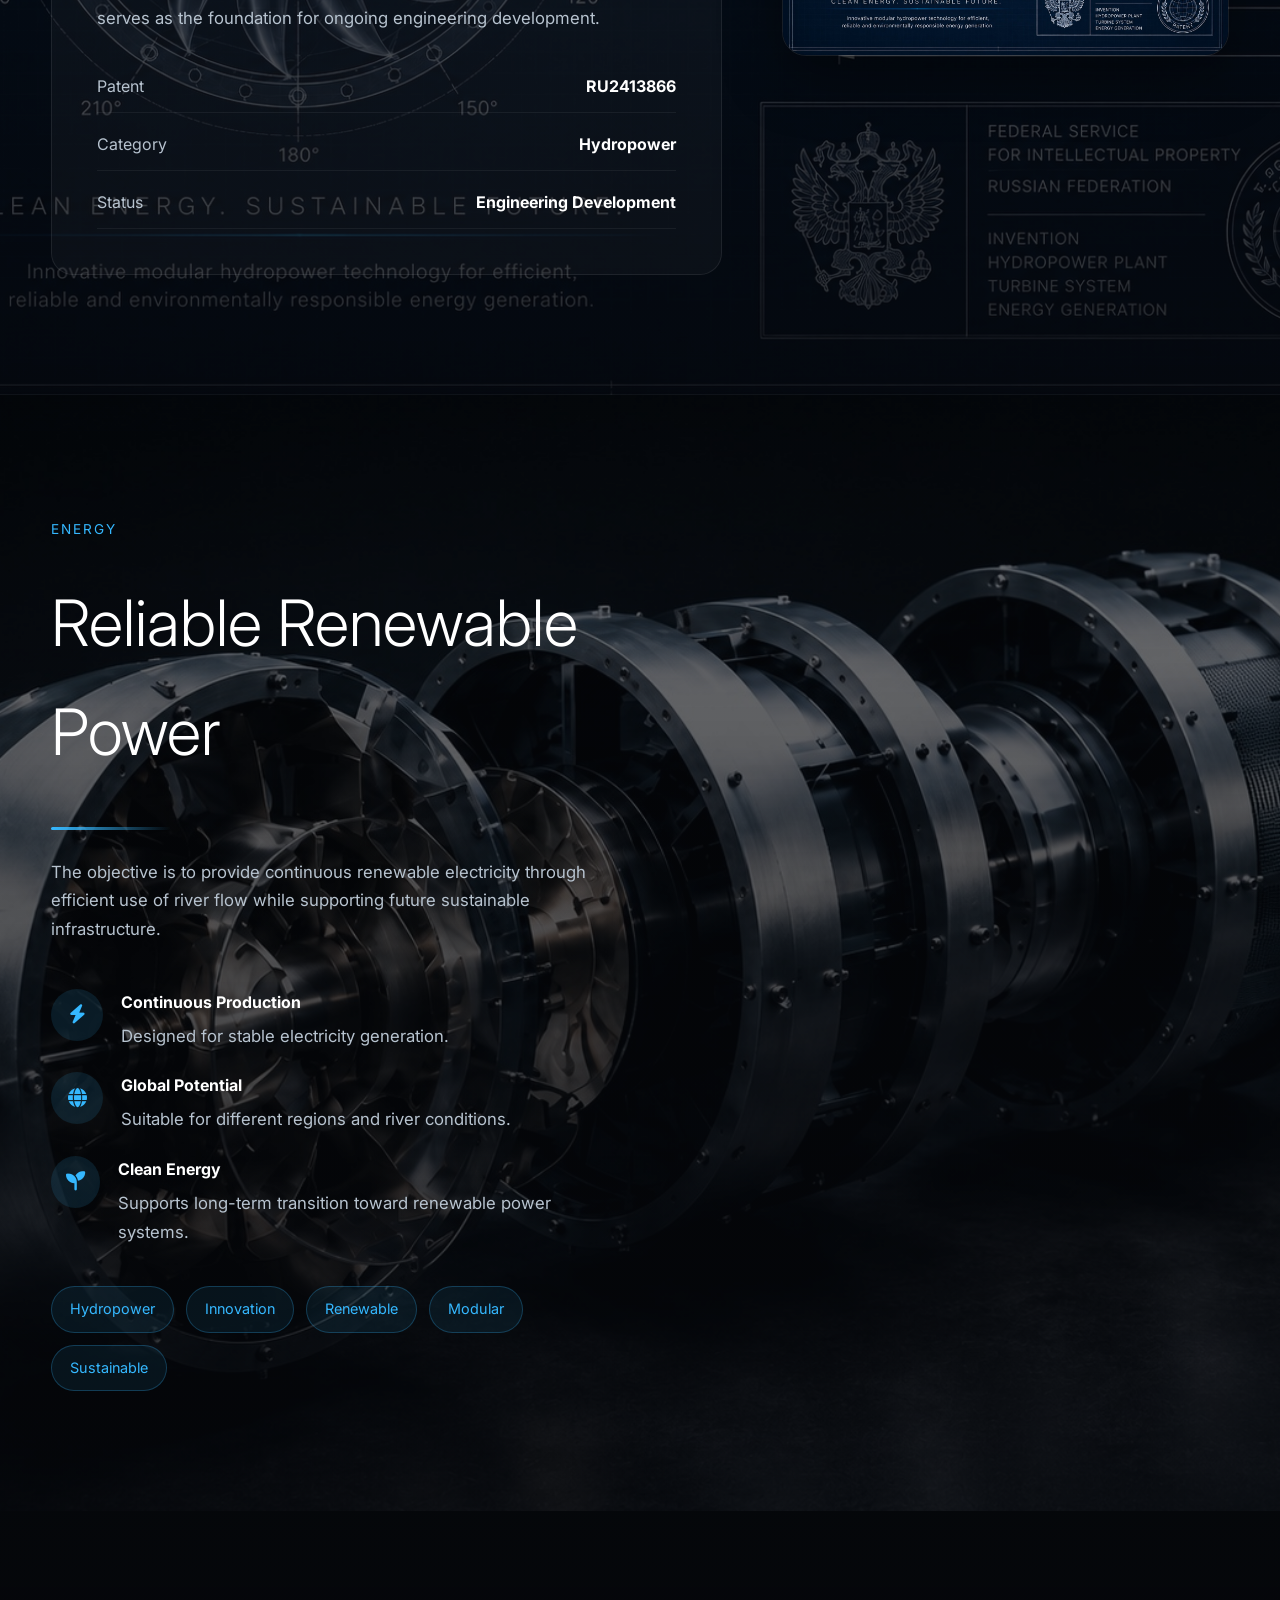
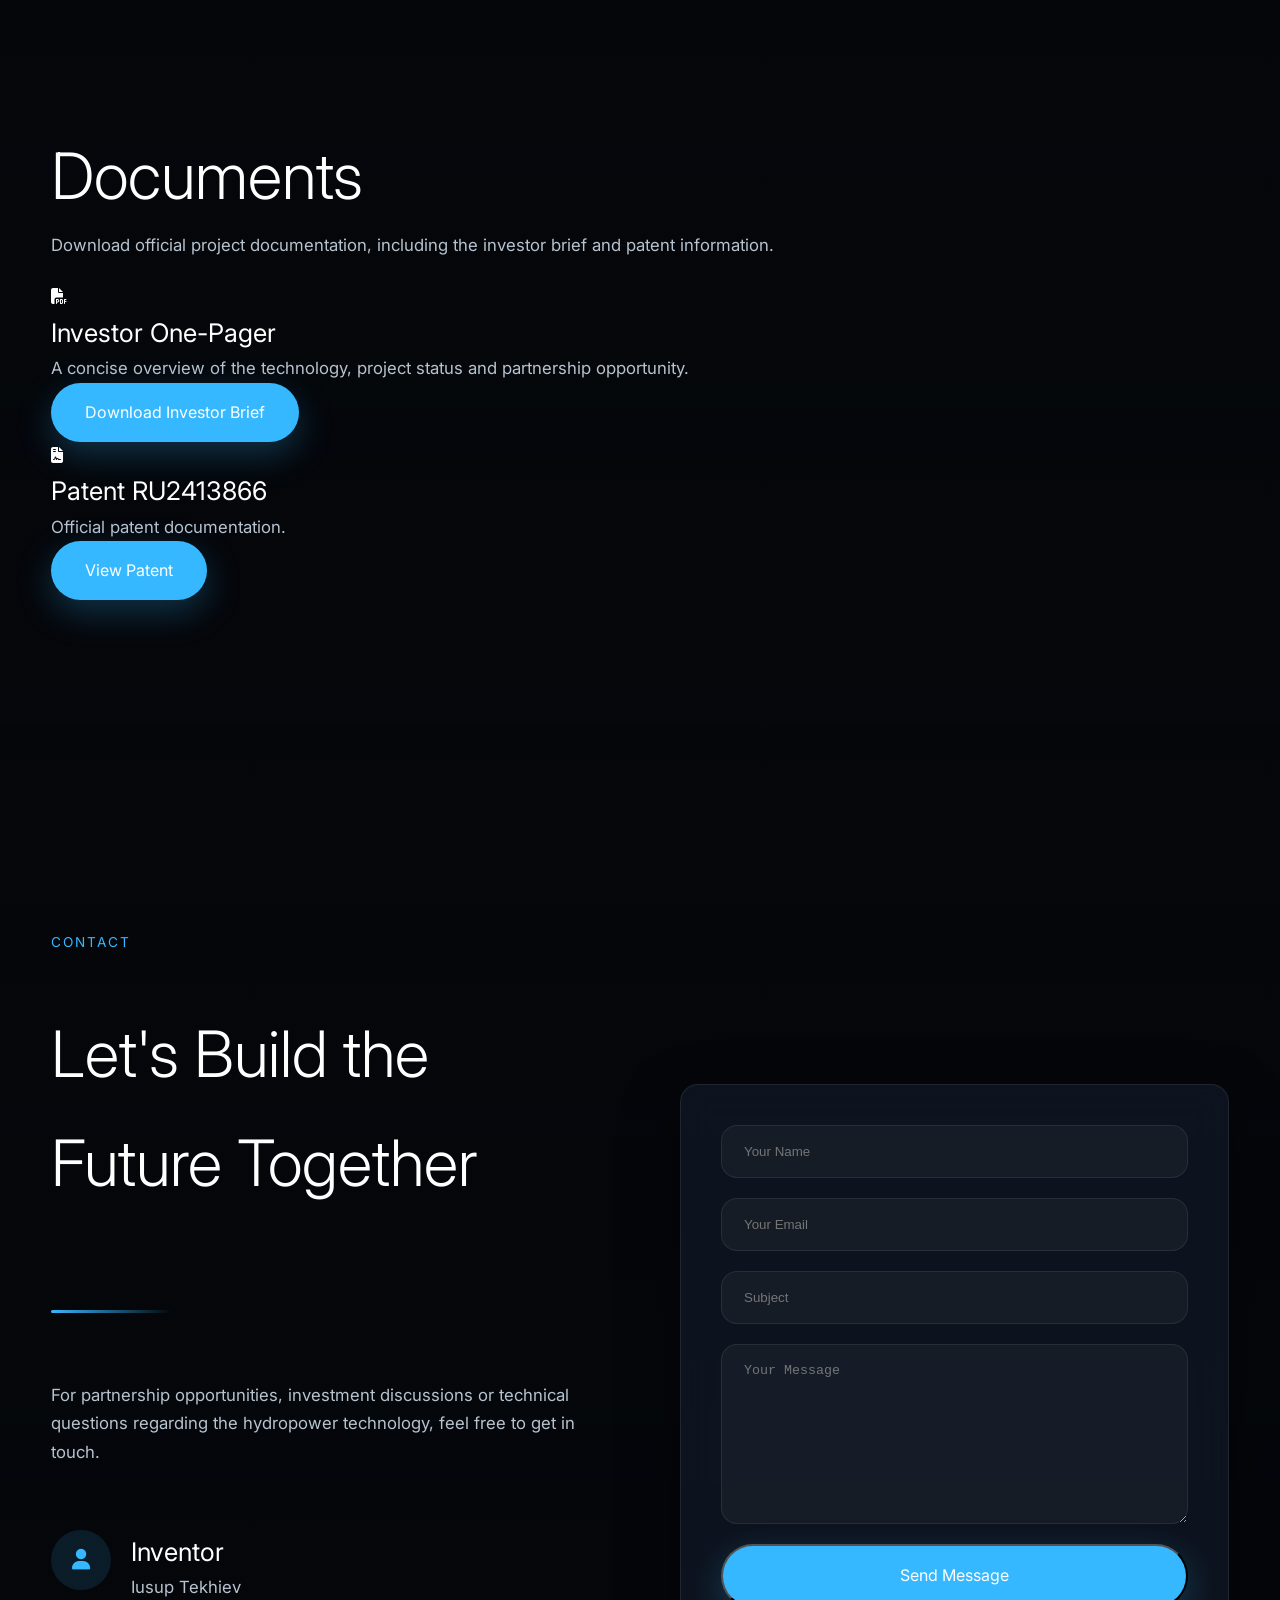
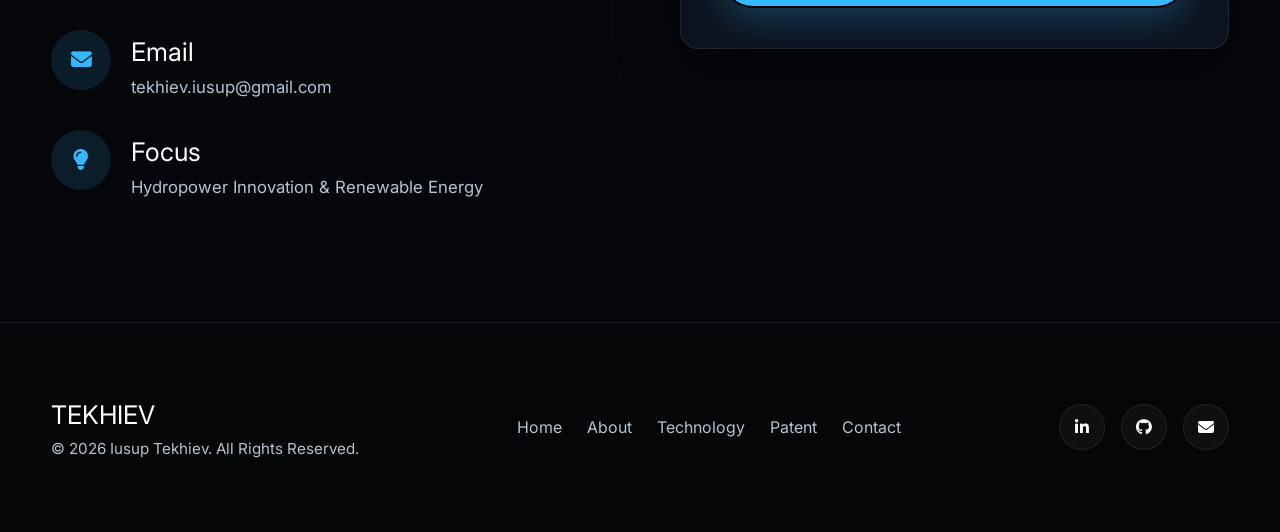
==== commit 5adb6fe7: "Update index.html" ====
--- a/index.html
+++ b/index.html
@@ -56,9 +56,14 @@
 
 <nav>
 
-<ul>
-
 <li>
+<a href="#Official Documents">
+    
+Official Documents
+    
+</a>
+    
+</li>
 
 <a href="#hero">
 
@@ -1049,7 +1054,8 @@
             <h2>Documents</h2>
 
             <p>
-                Download official project documents.
+                Download official project documentation,
+                including the investor brief and patent information.
             </p>
 
         </div>
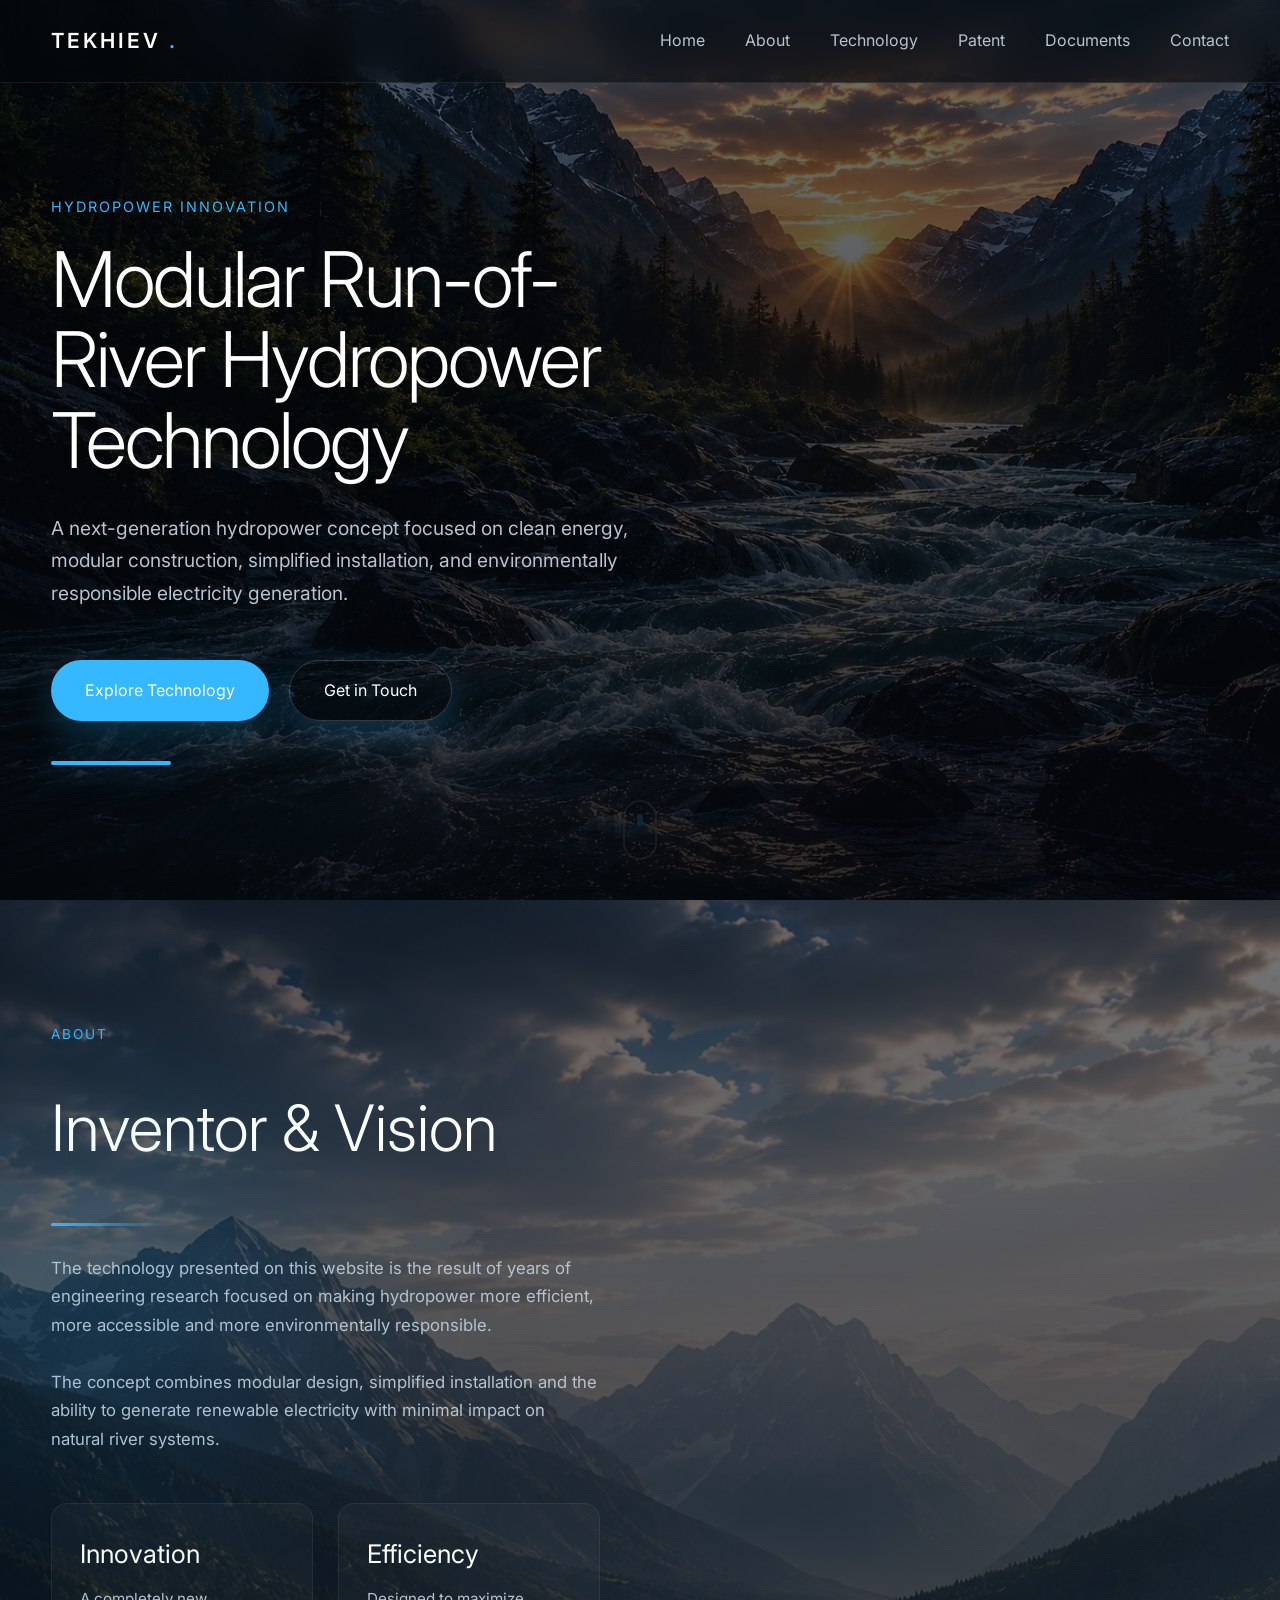
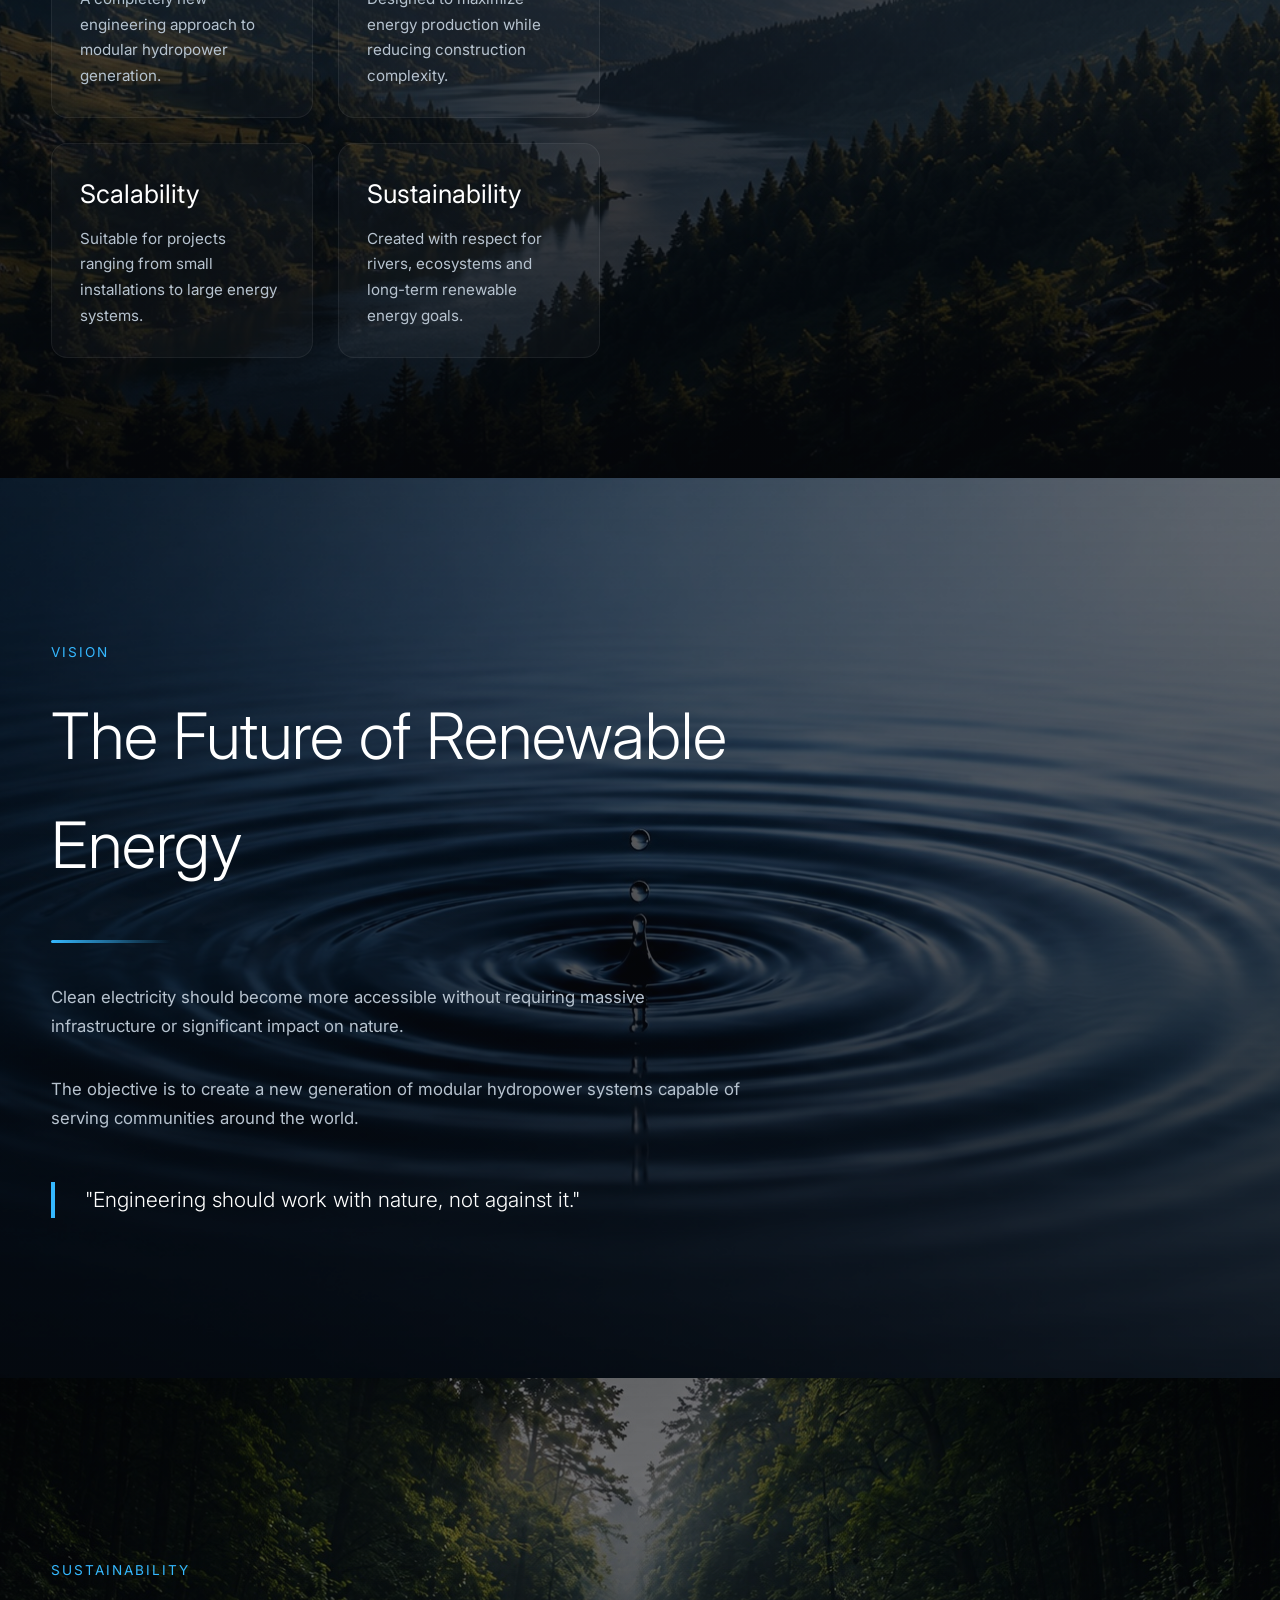
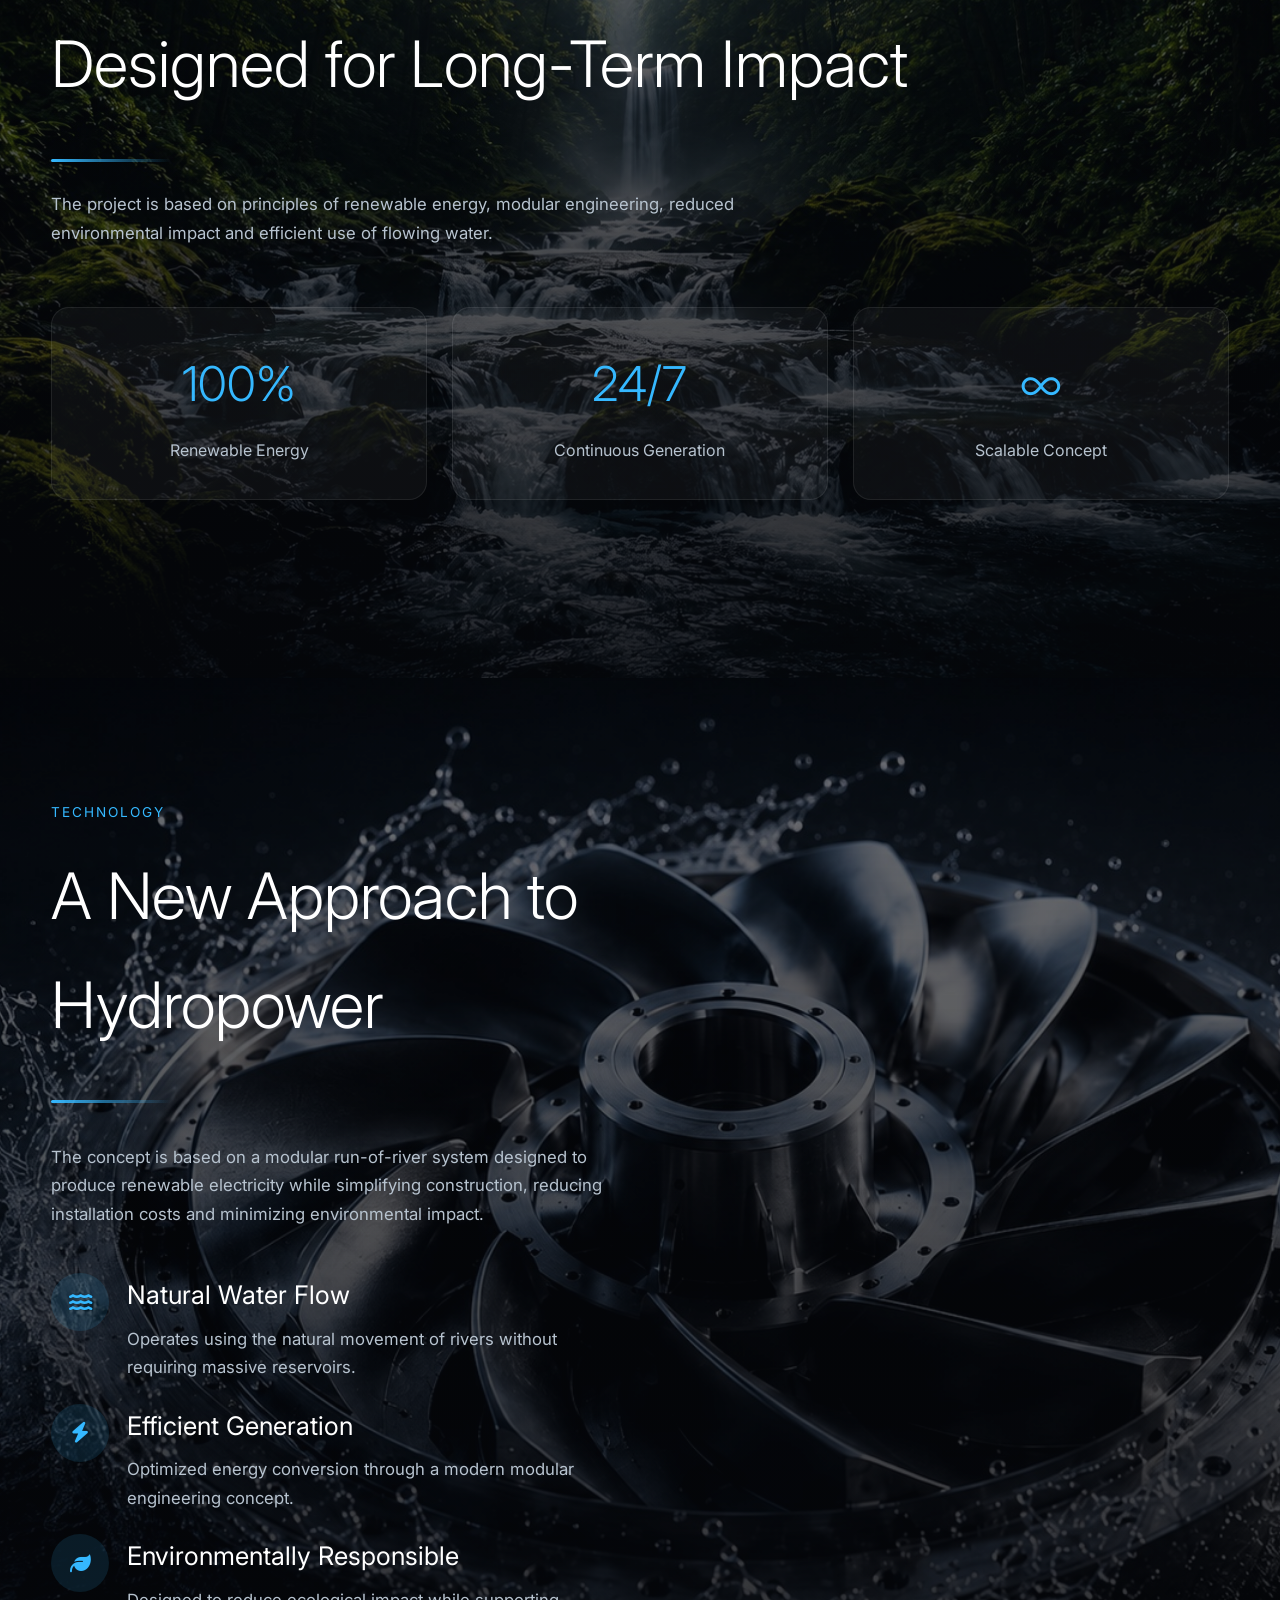
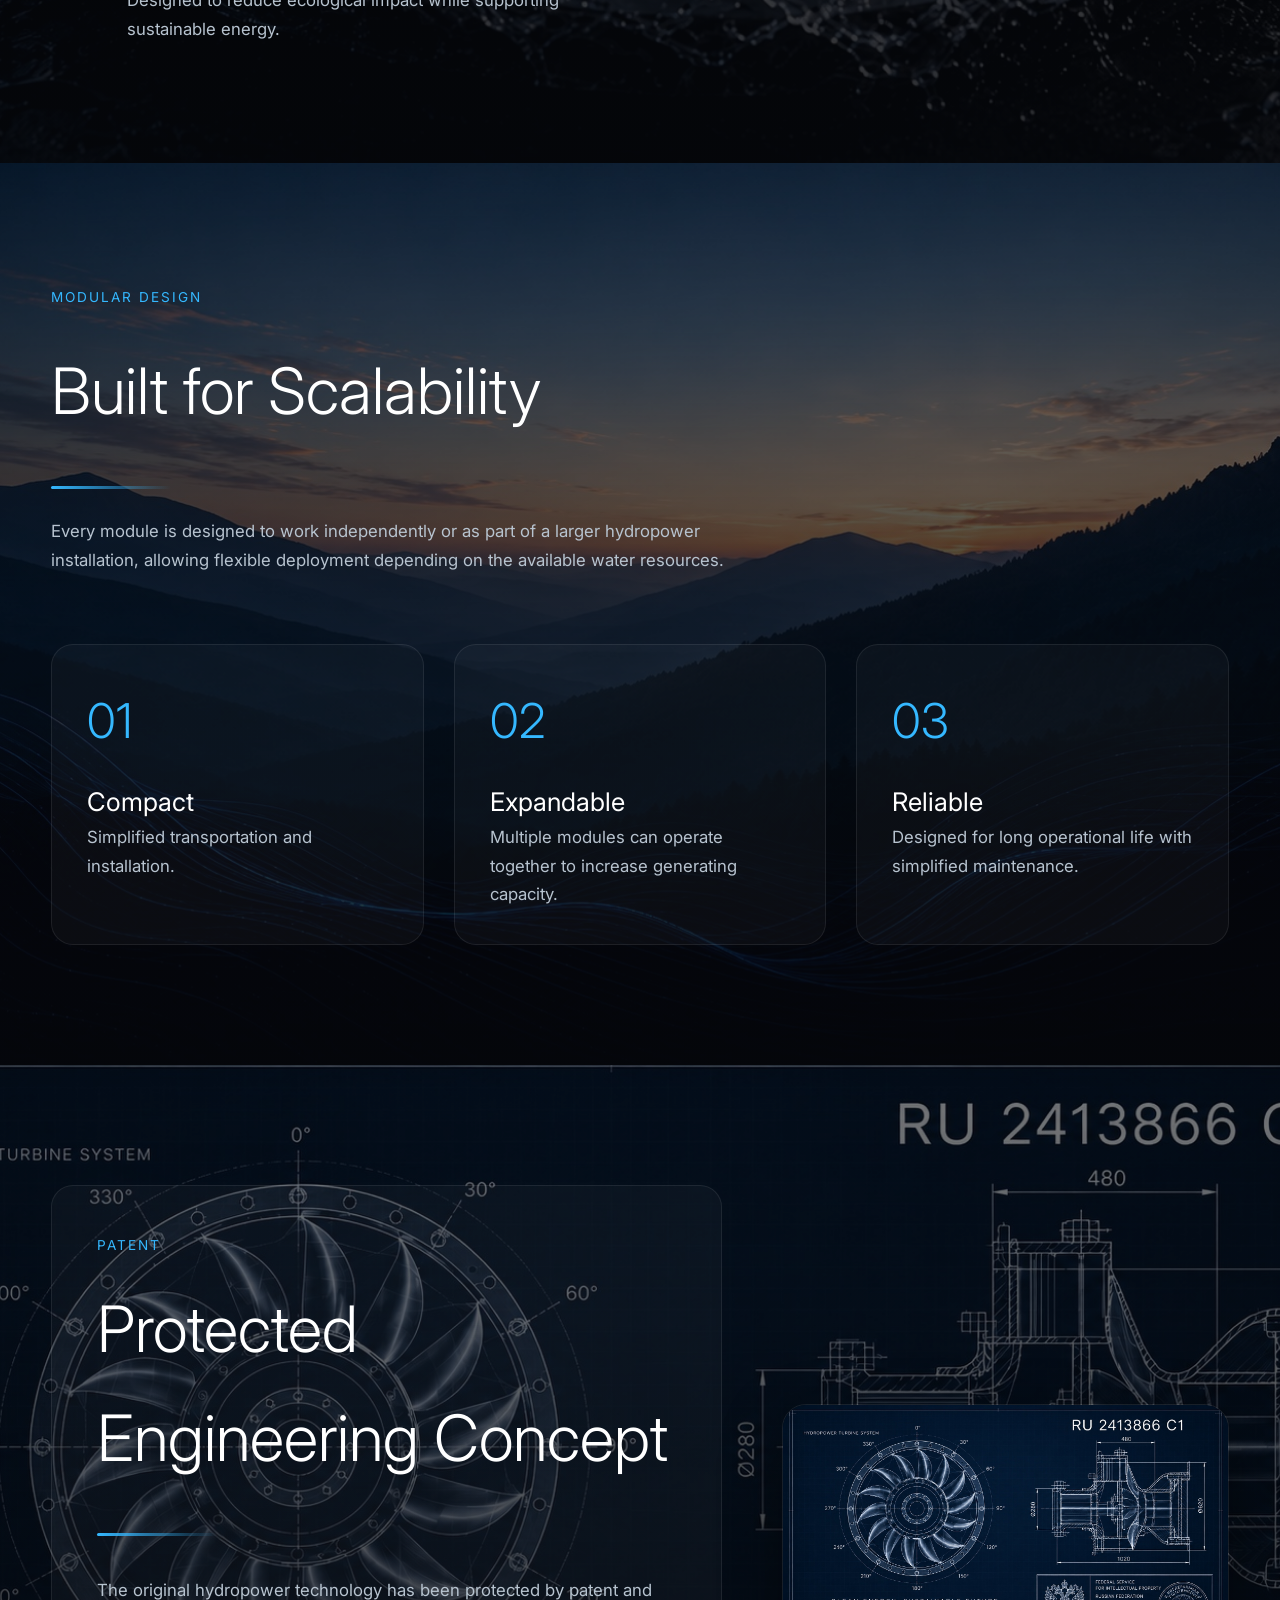
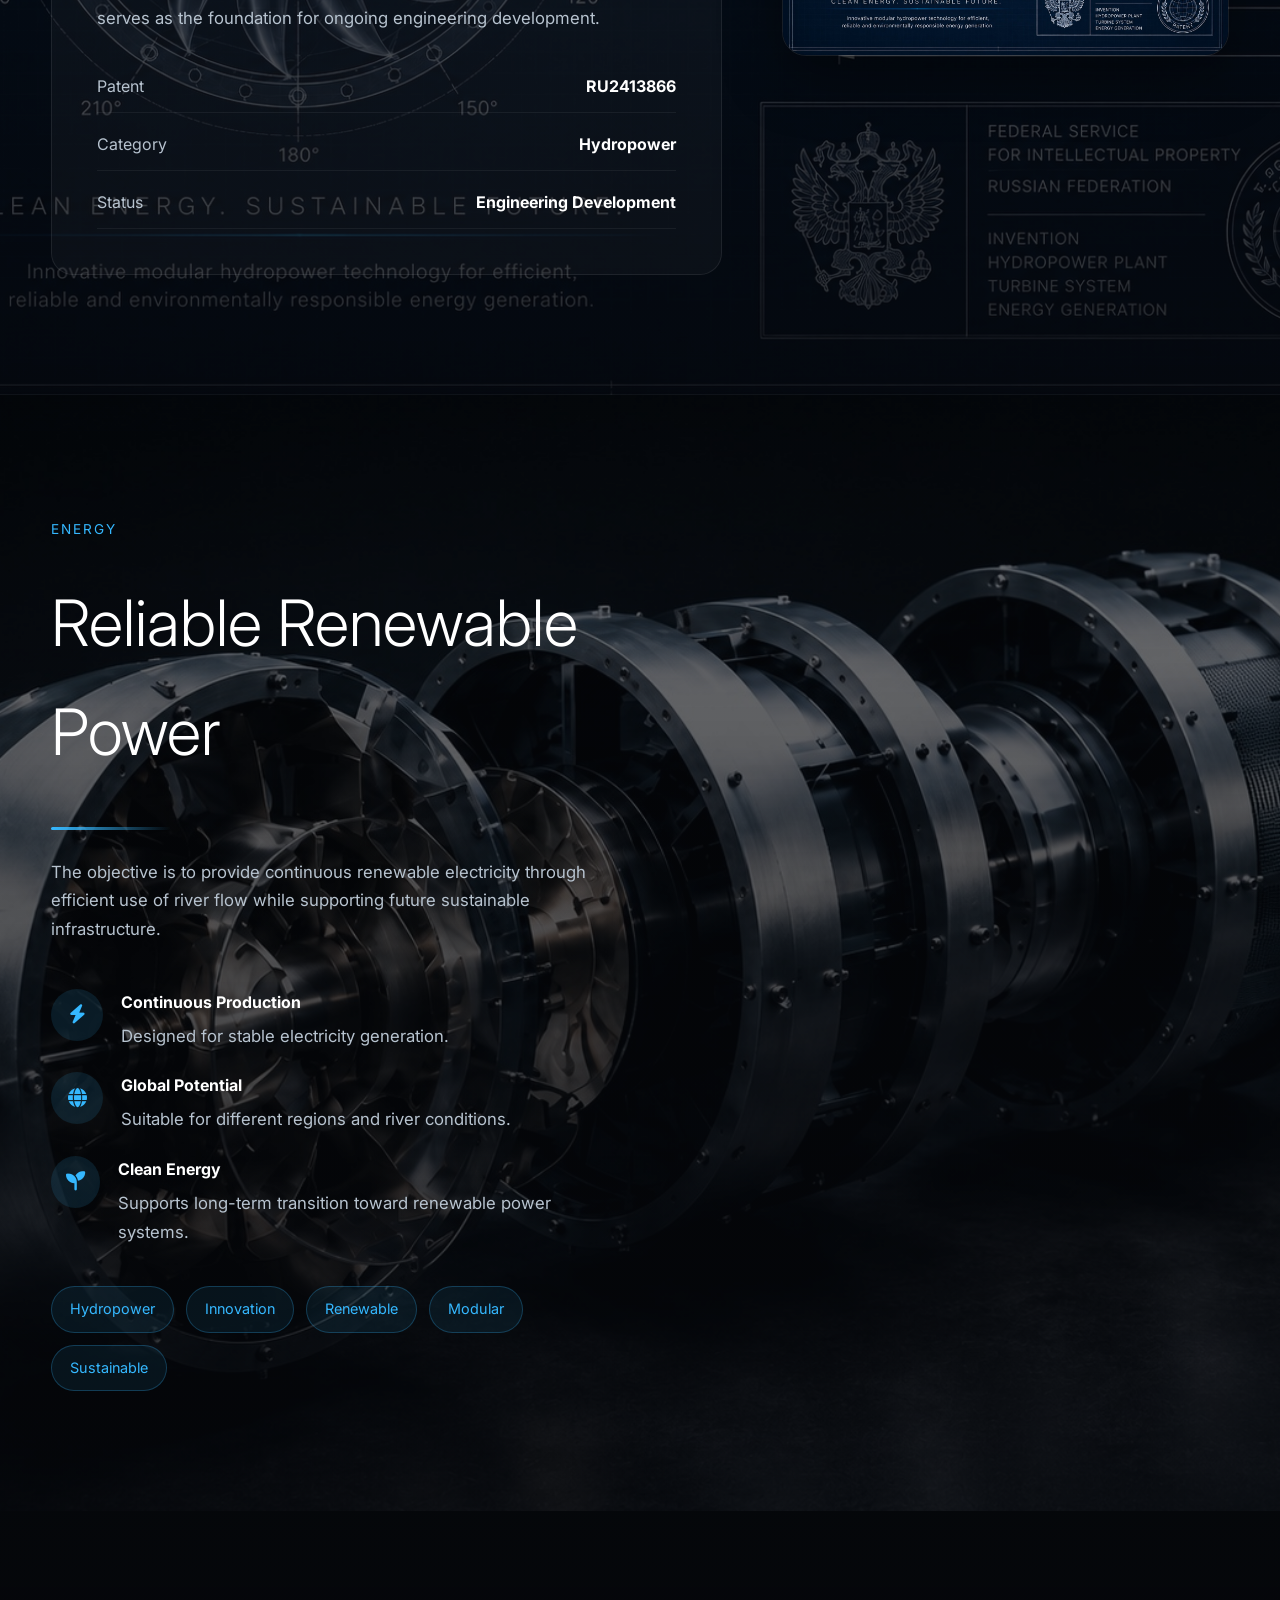
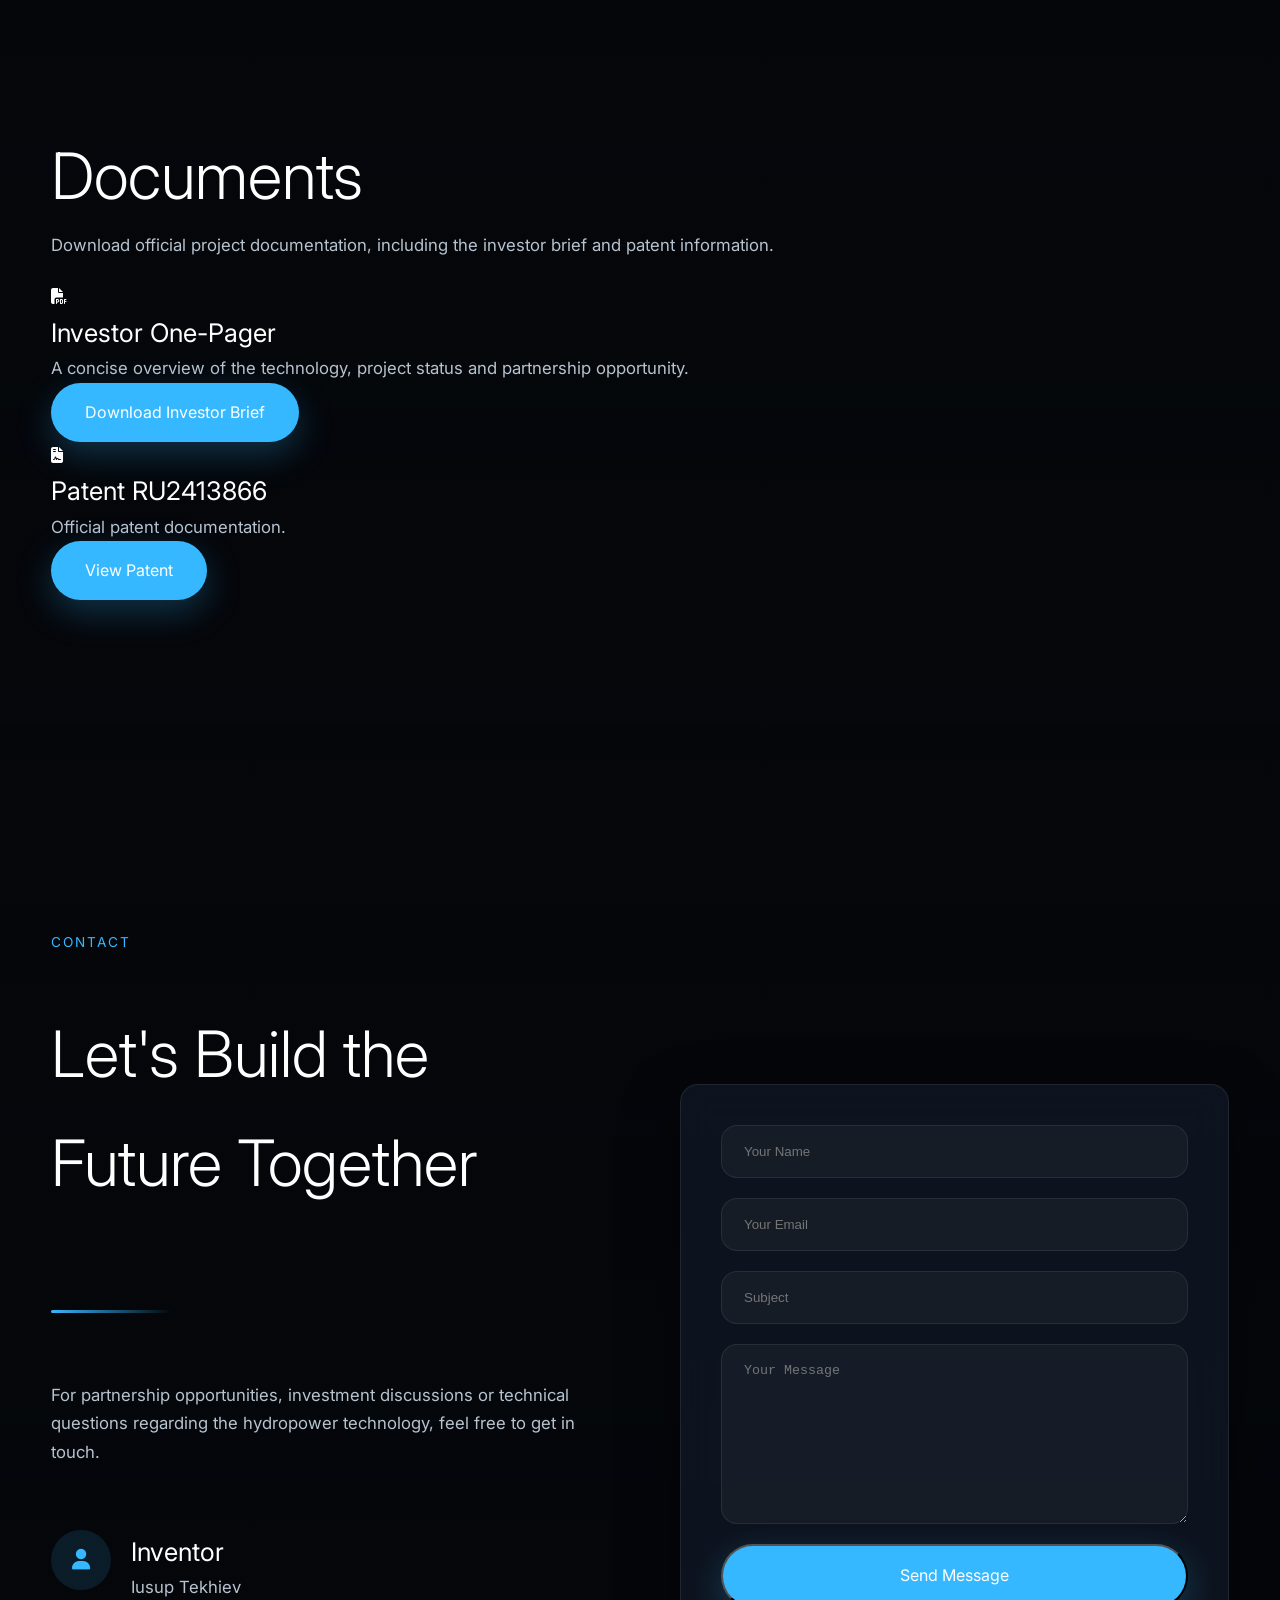
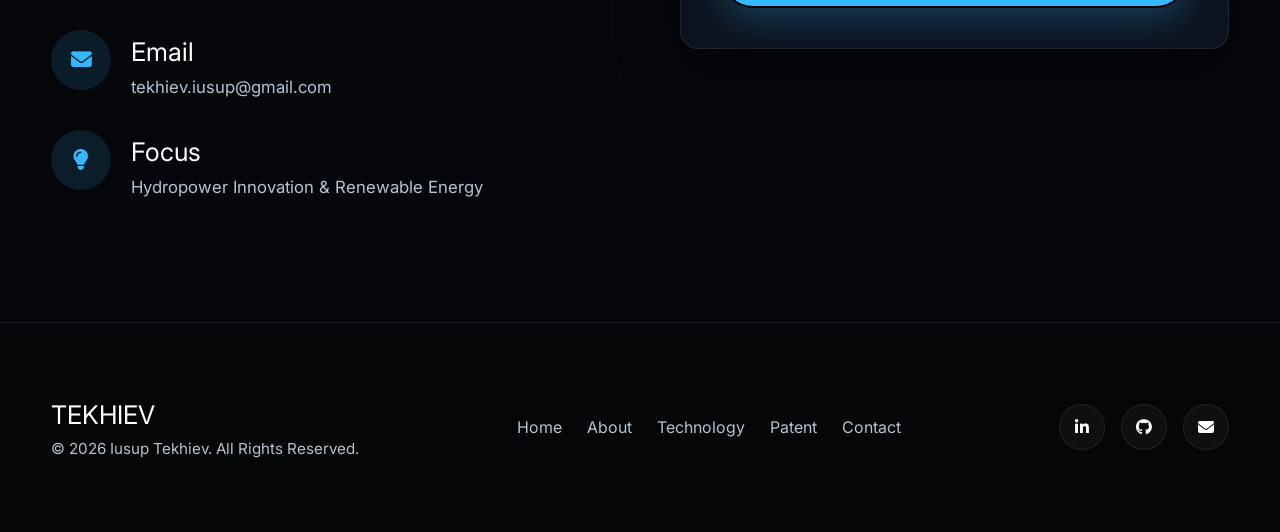
==== commit 88f8b1ca: "Update index.html" ====
--- a/index.html
+++ b/index.html
@@ -56,72 +56,19 @@
 
 <nav>
 
-<li>
-<a href="#Official Documents">
-    
-Official Documents
-    
-</a>
-    
-</li>
-
-<a href="#hero">
-
-Home
-
-</a>
-
-</li>
-
-<li>
-
-<a href="#about">
-
-About
-
-</a>
-
-</li>
-
-<li>
-
-<a href="#technology">
-
-Technology
-
-</a>
-
-</li>
-
-<li>
-
-<a href="#patent">
-
-Patent
-
-</a>
-
-</li>
-    
-<li>
-    
-<a href="#documents">
-    
-Documents
-    
-</a>
-    
-</li>
-
-<li>
-
-<a href="#contact">
-
-Contact
-
-</a>
-
-</li>
+<ul>
+
+<li><a href="#hero">Home</a></li>
+
+<li><a href="#about">About</a></li>
+
+<li><a href="#technology">Technology</a></li>
+
+<li><a href="#patent">Patent</a></li>
+
+<li><a href="#documents">Documents</a></li>
+
+<li><a href="#contact">Contact</a></li>
 
 </ul>
 
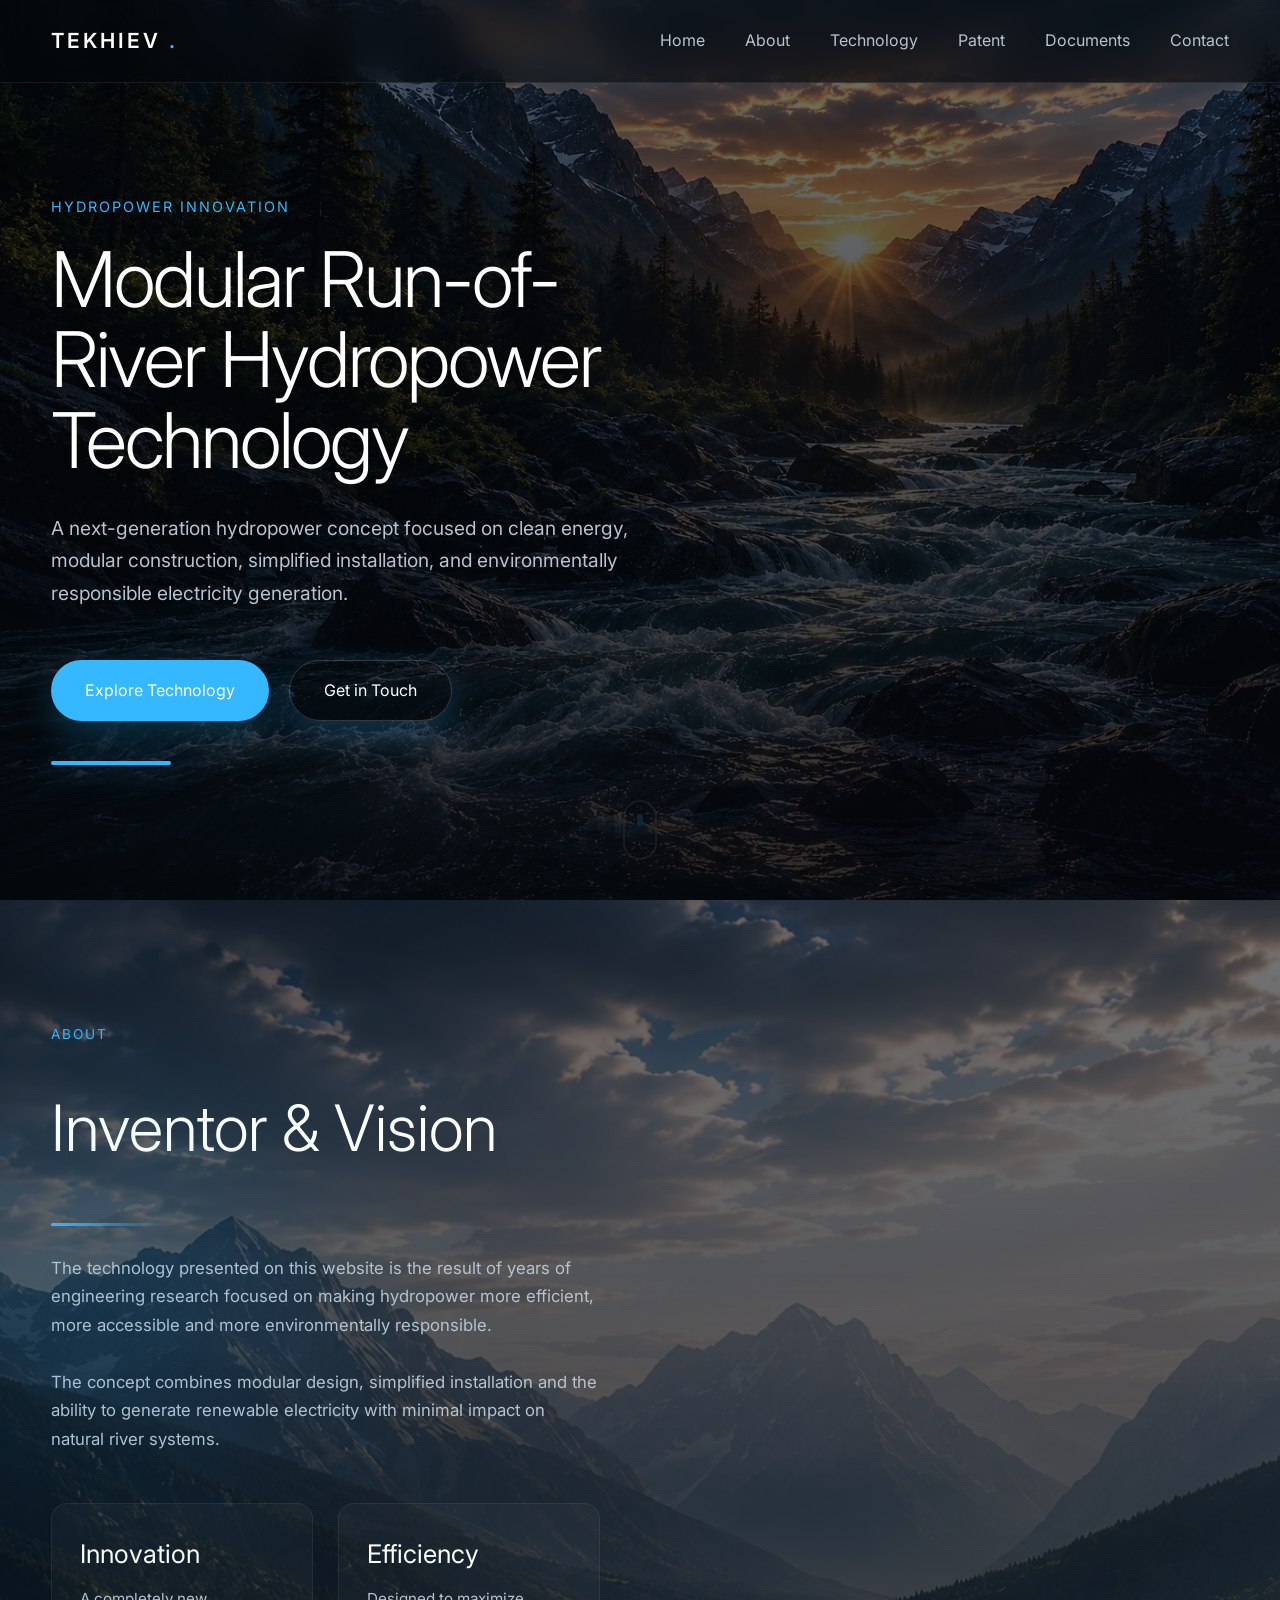
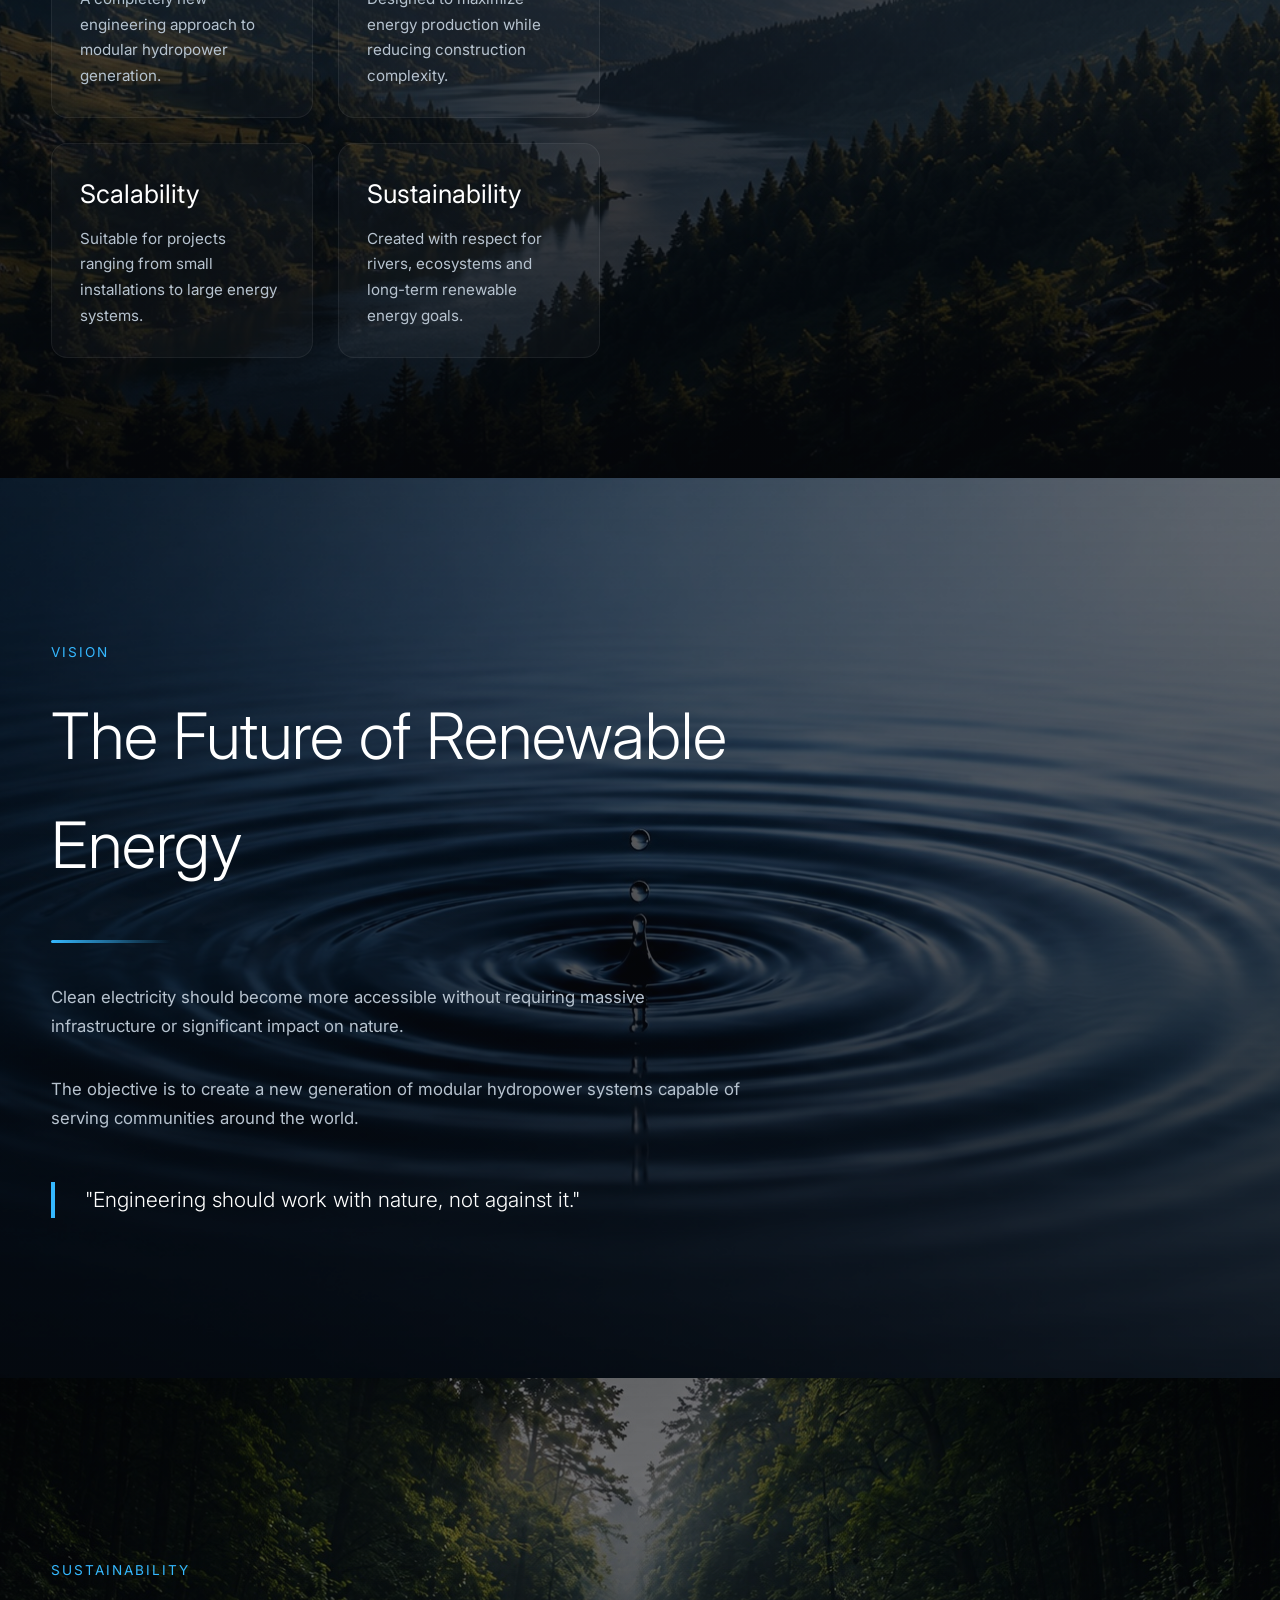
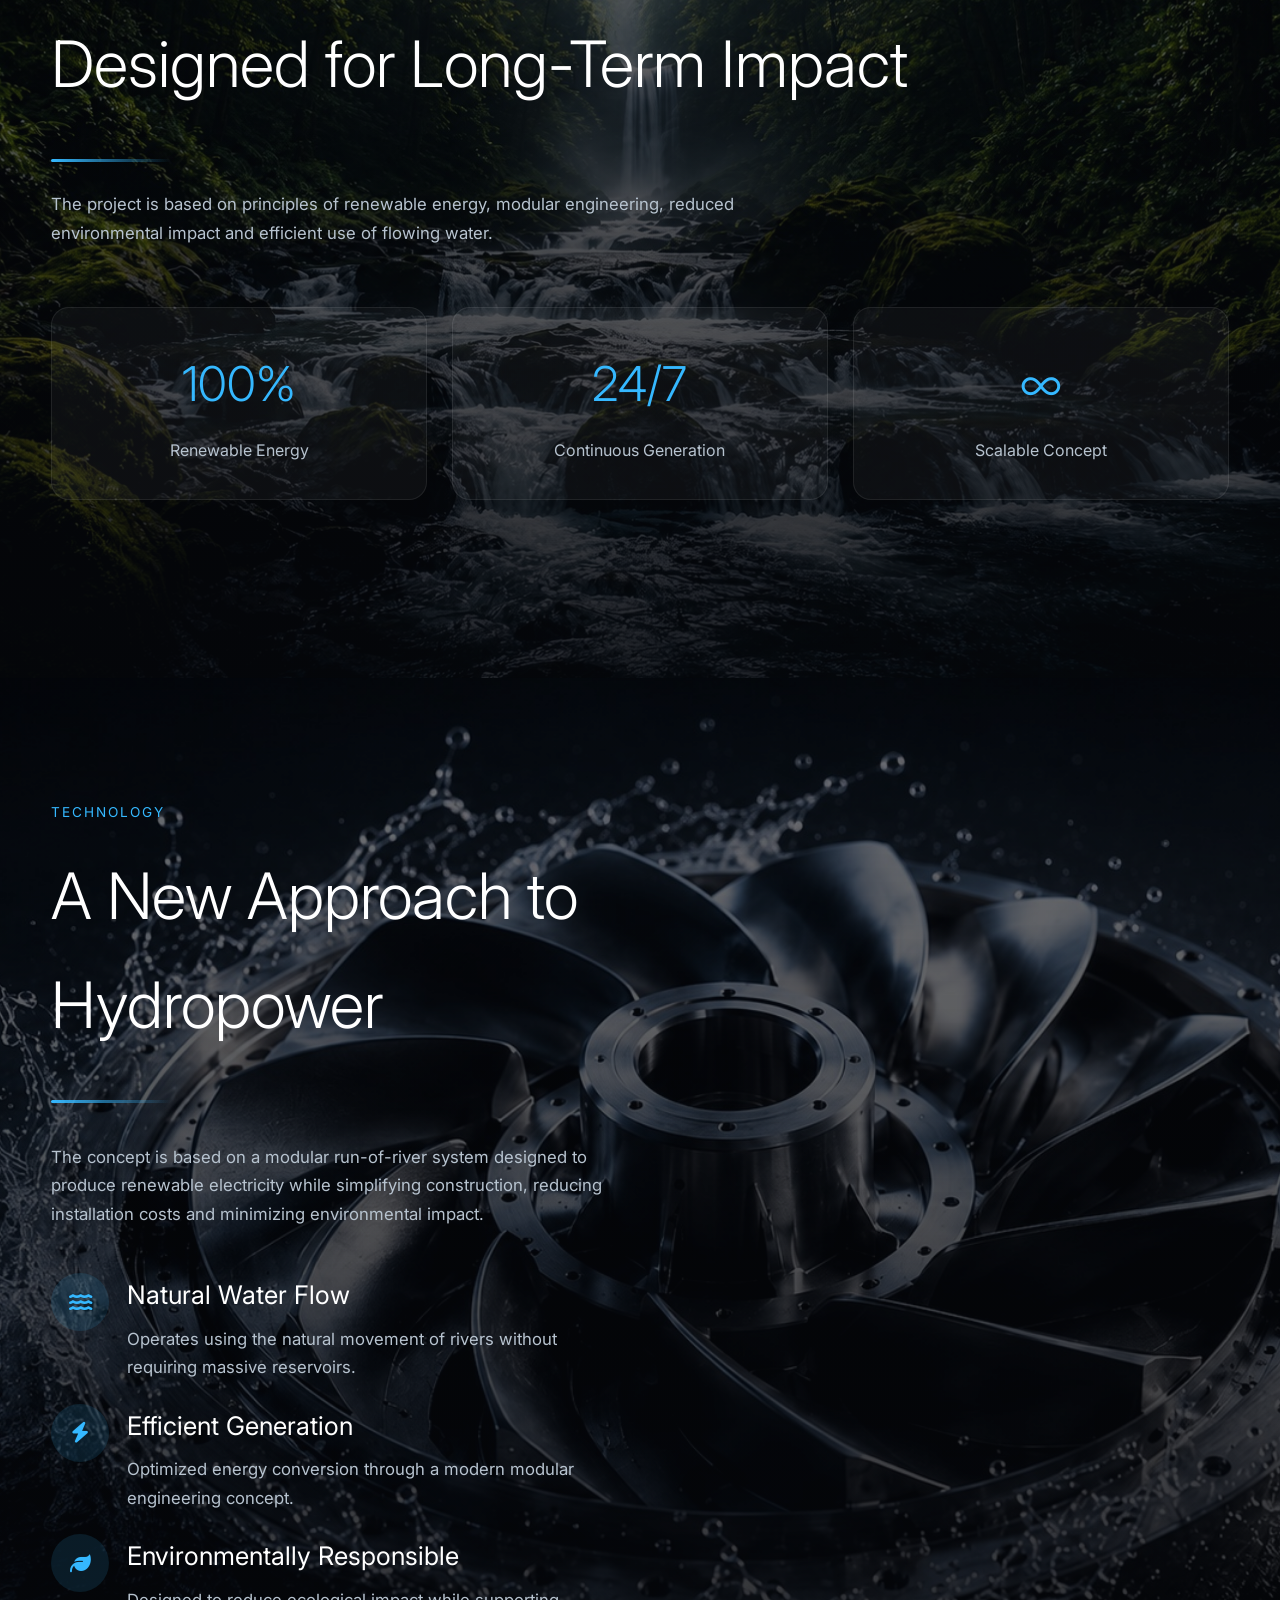
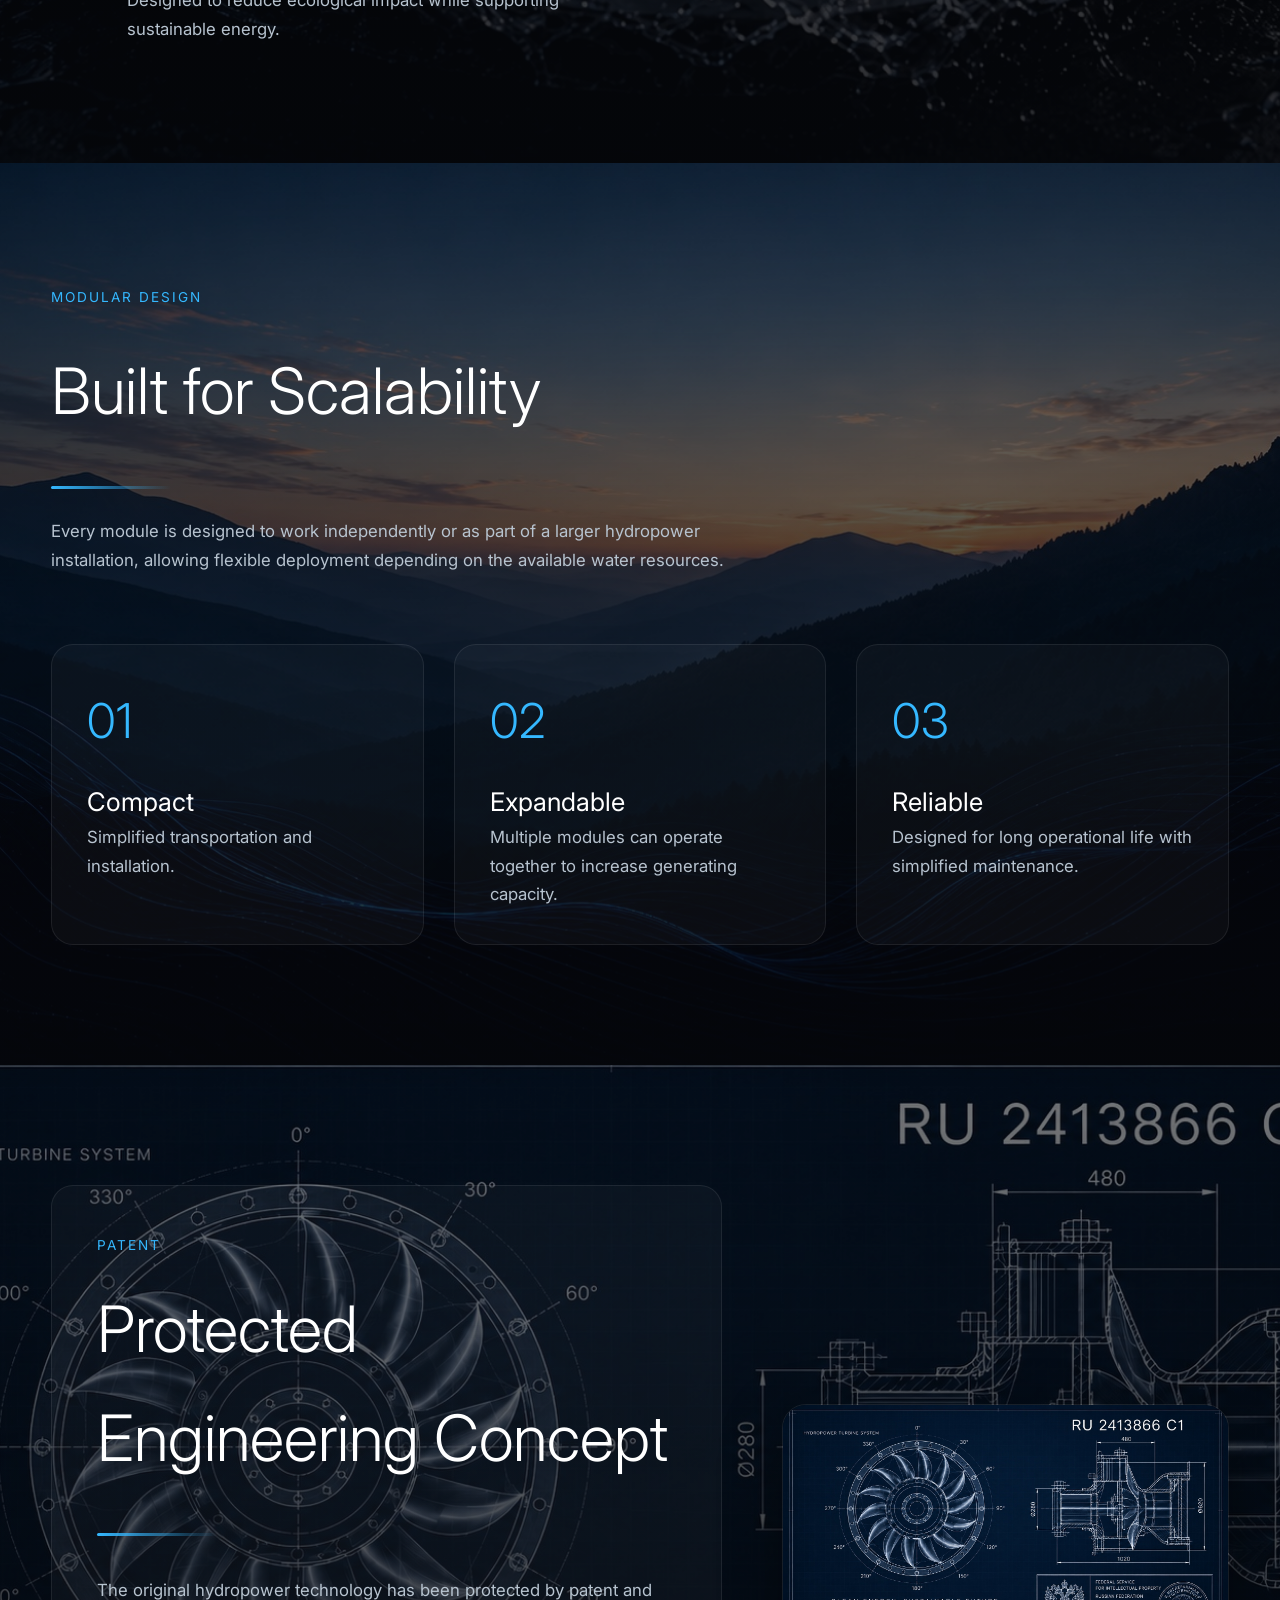
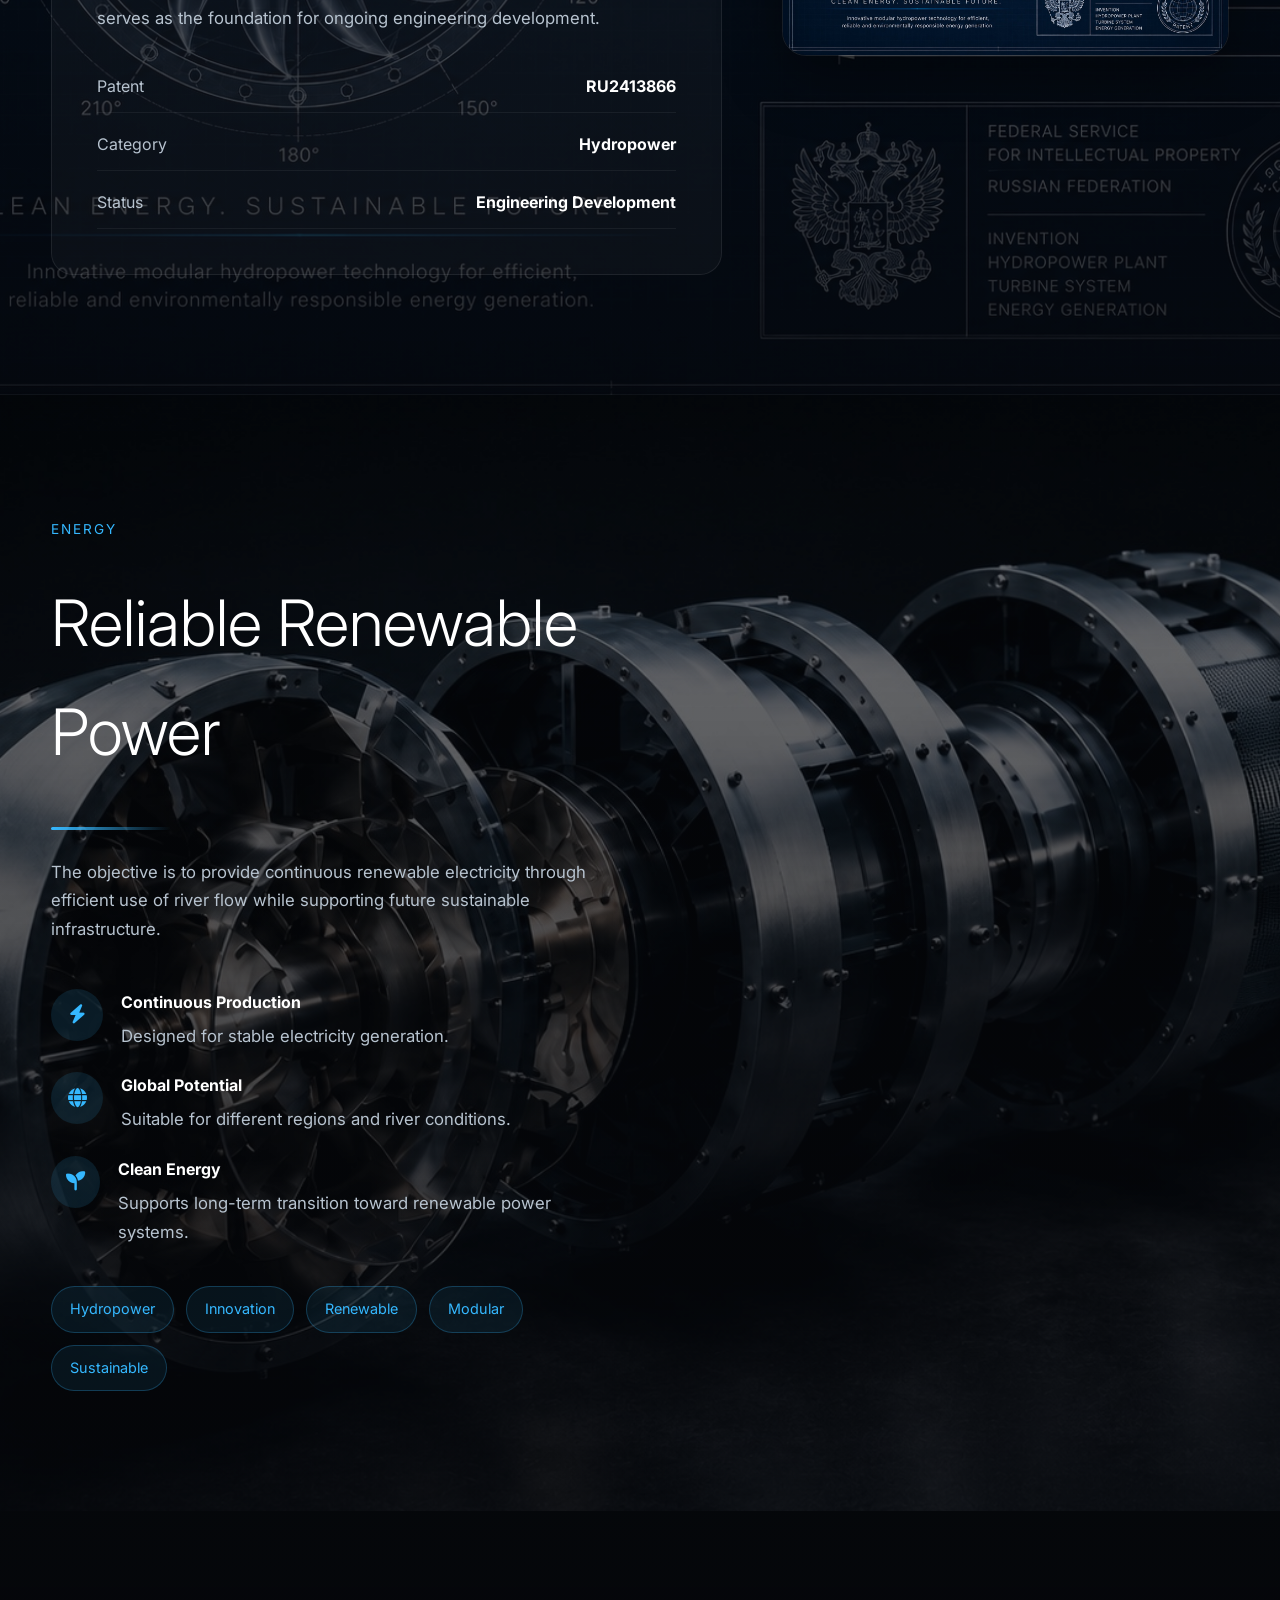
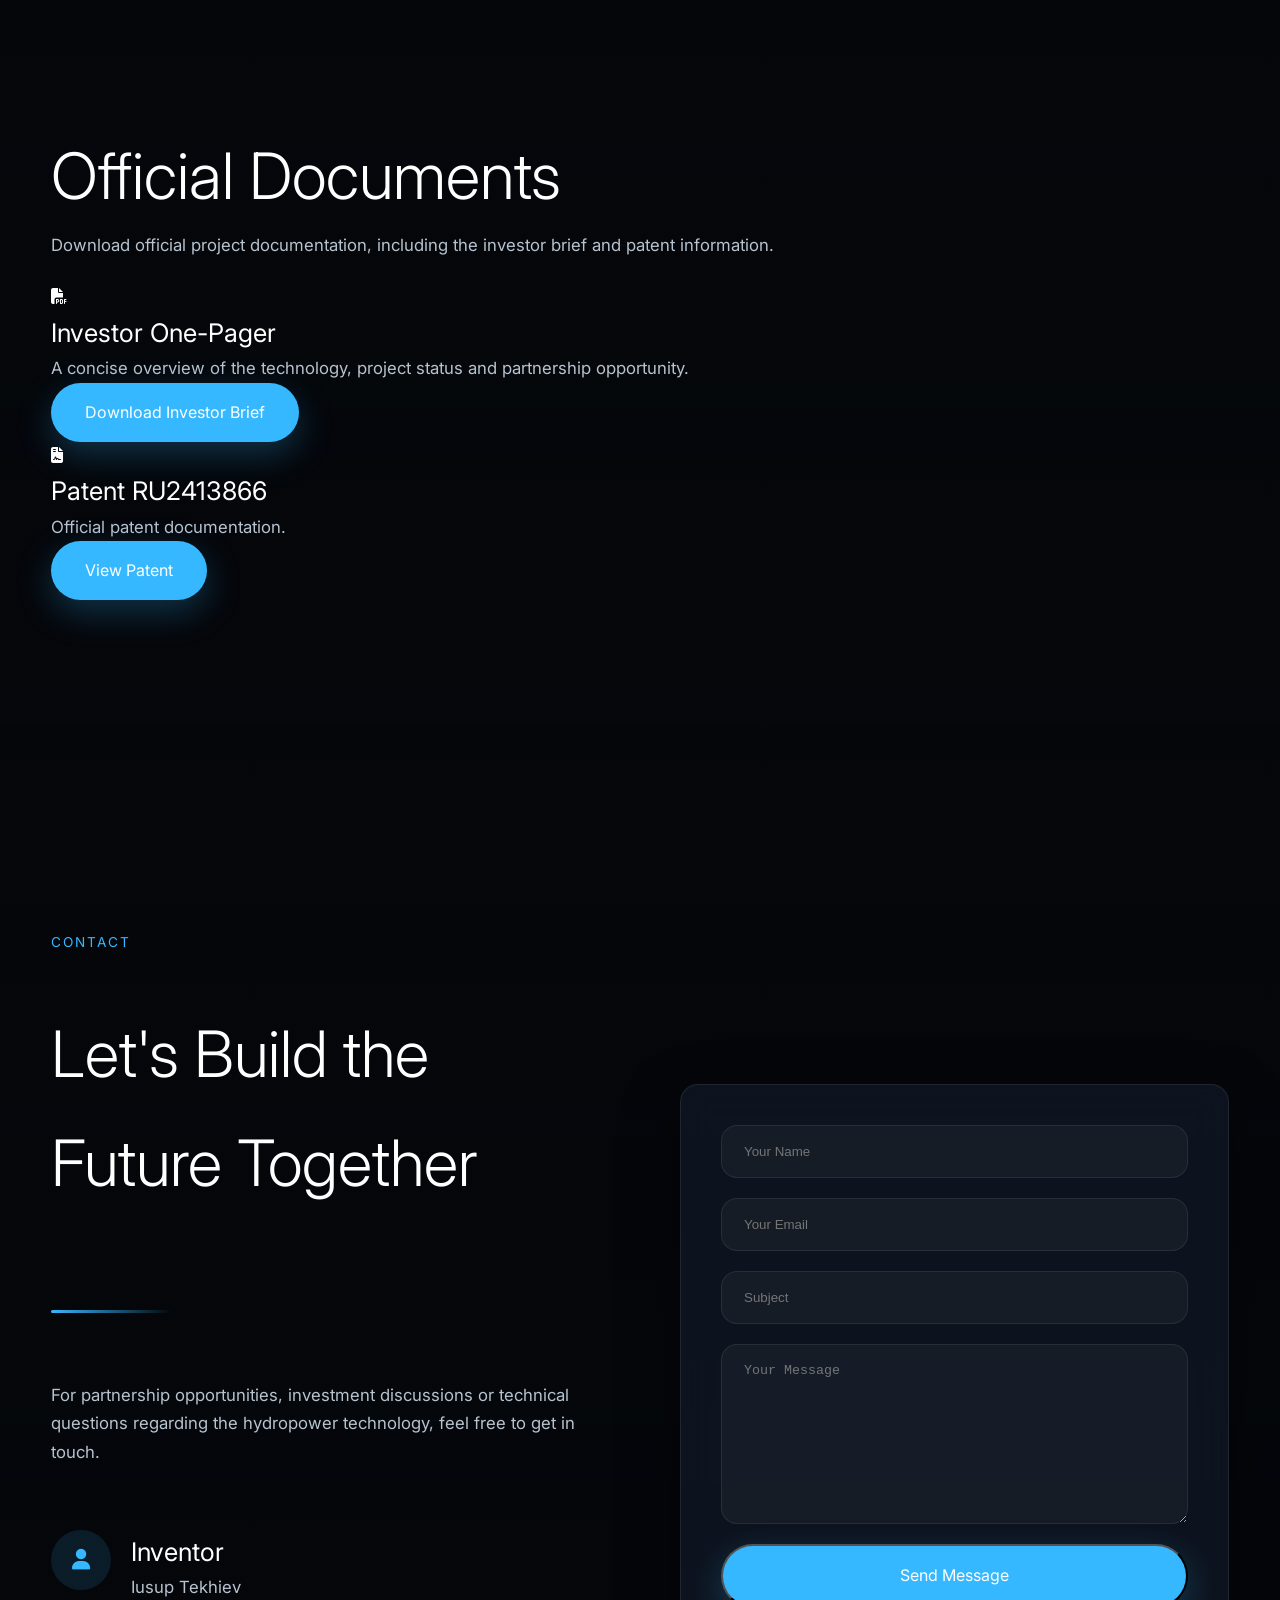
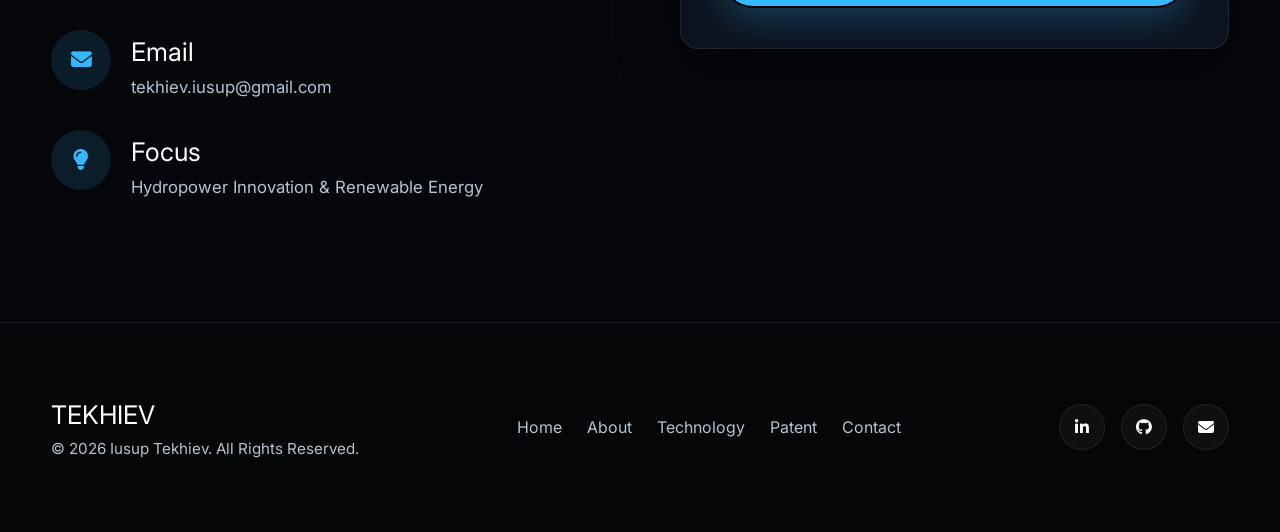
==== commit 29f5009f: "Update index.html" ====
--- a/index.html
+++ b/index.html
@@ -998,7 +998,7 @@
 
         <div class="section-title">
 
-            <h2>Documents</h2>
+            <h2>Official Documents</h2>
 
             <p>
                 Download official project documentation,
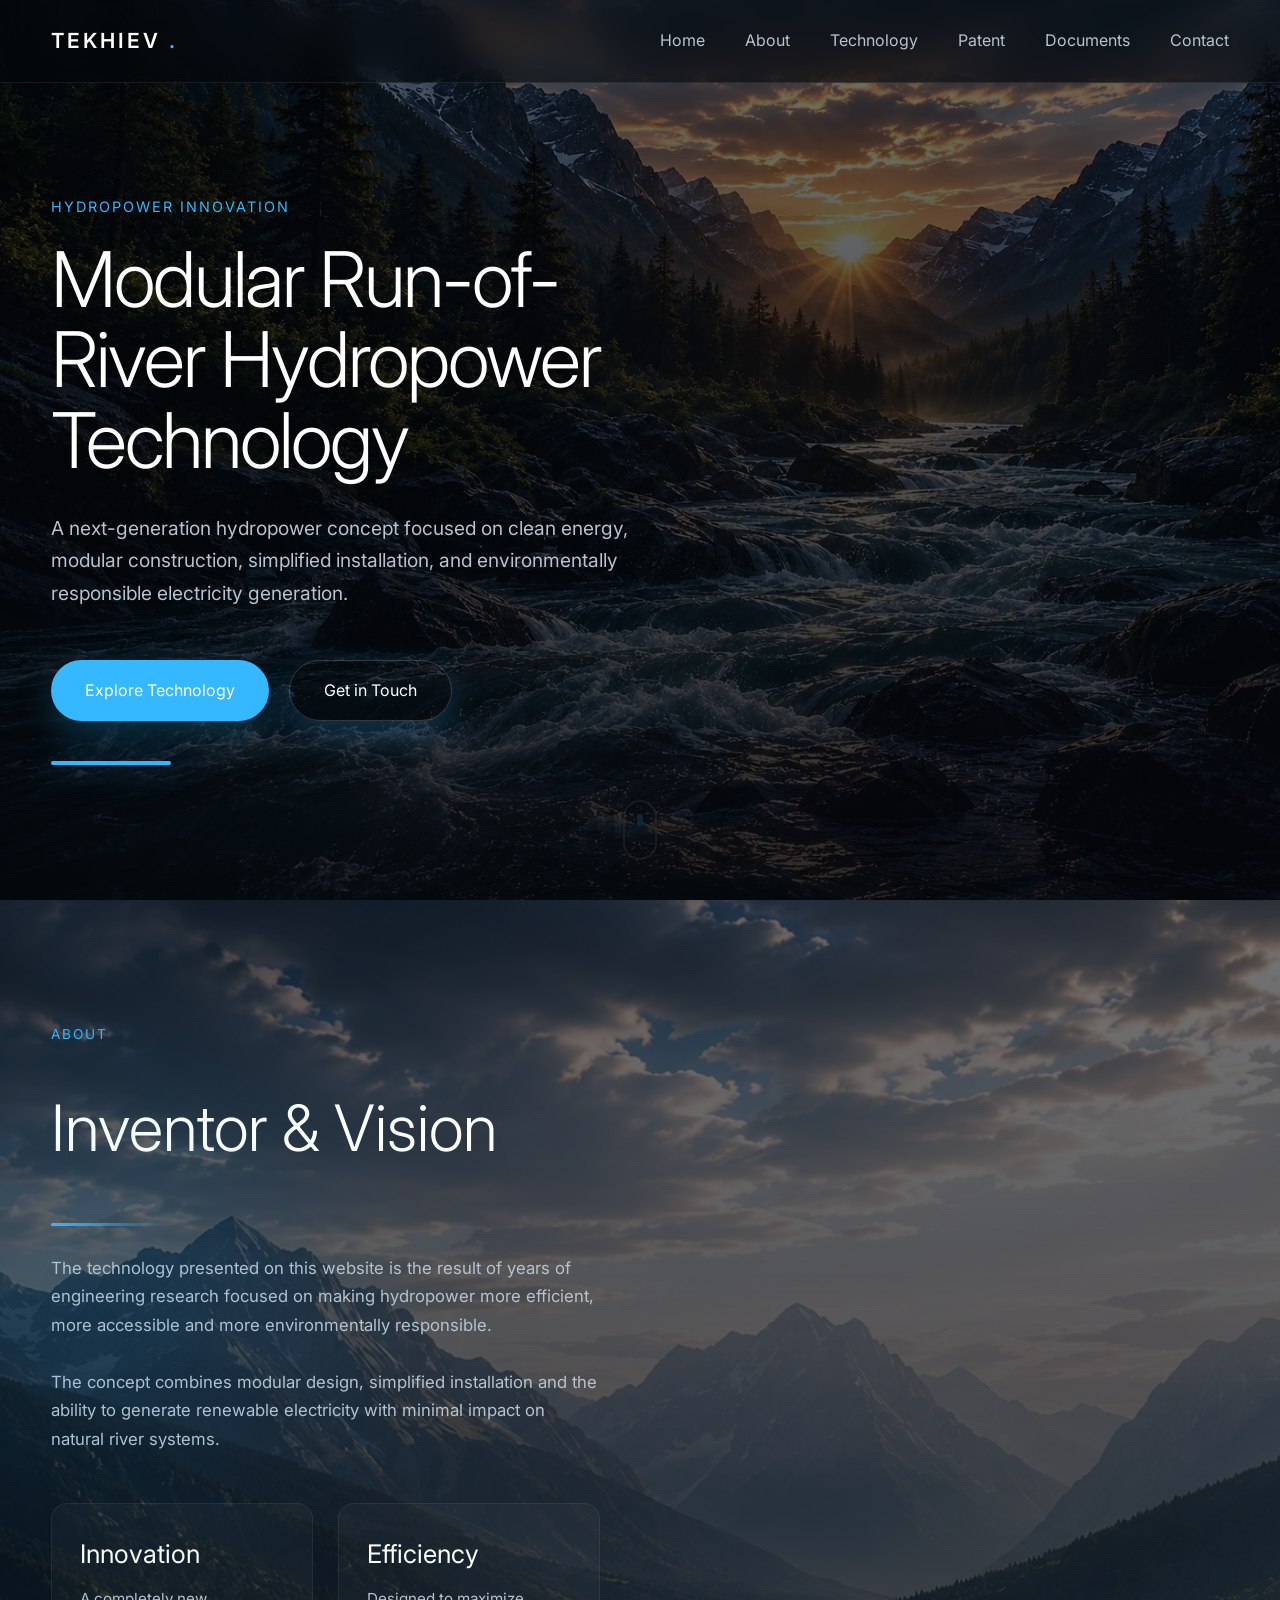
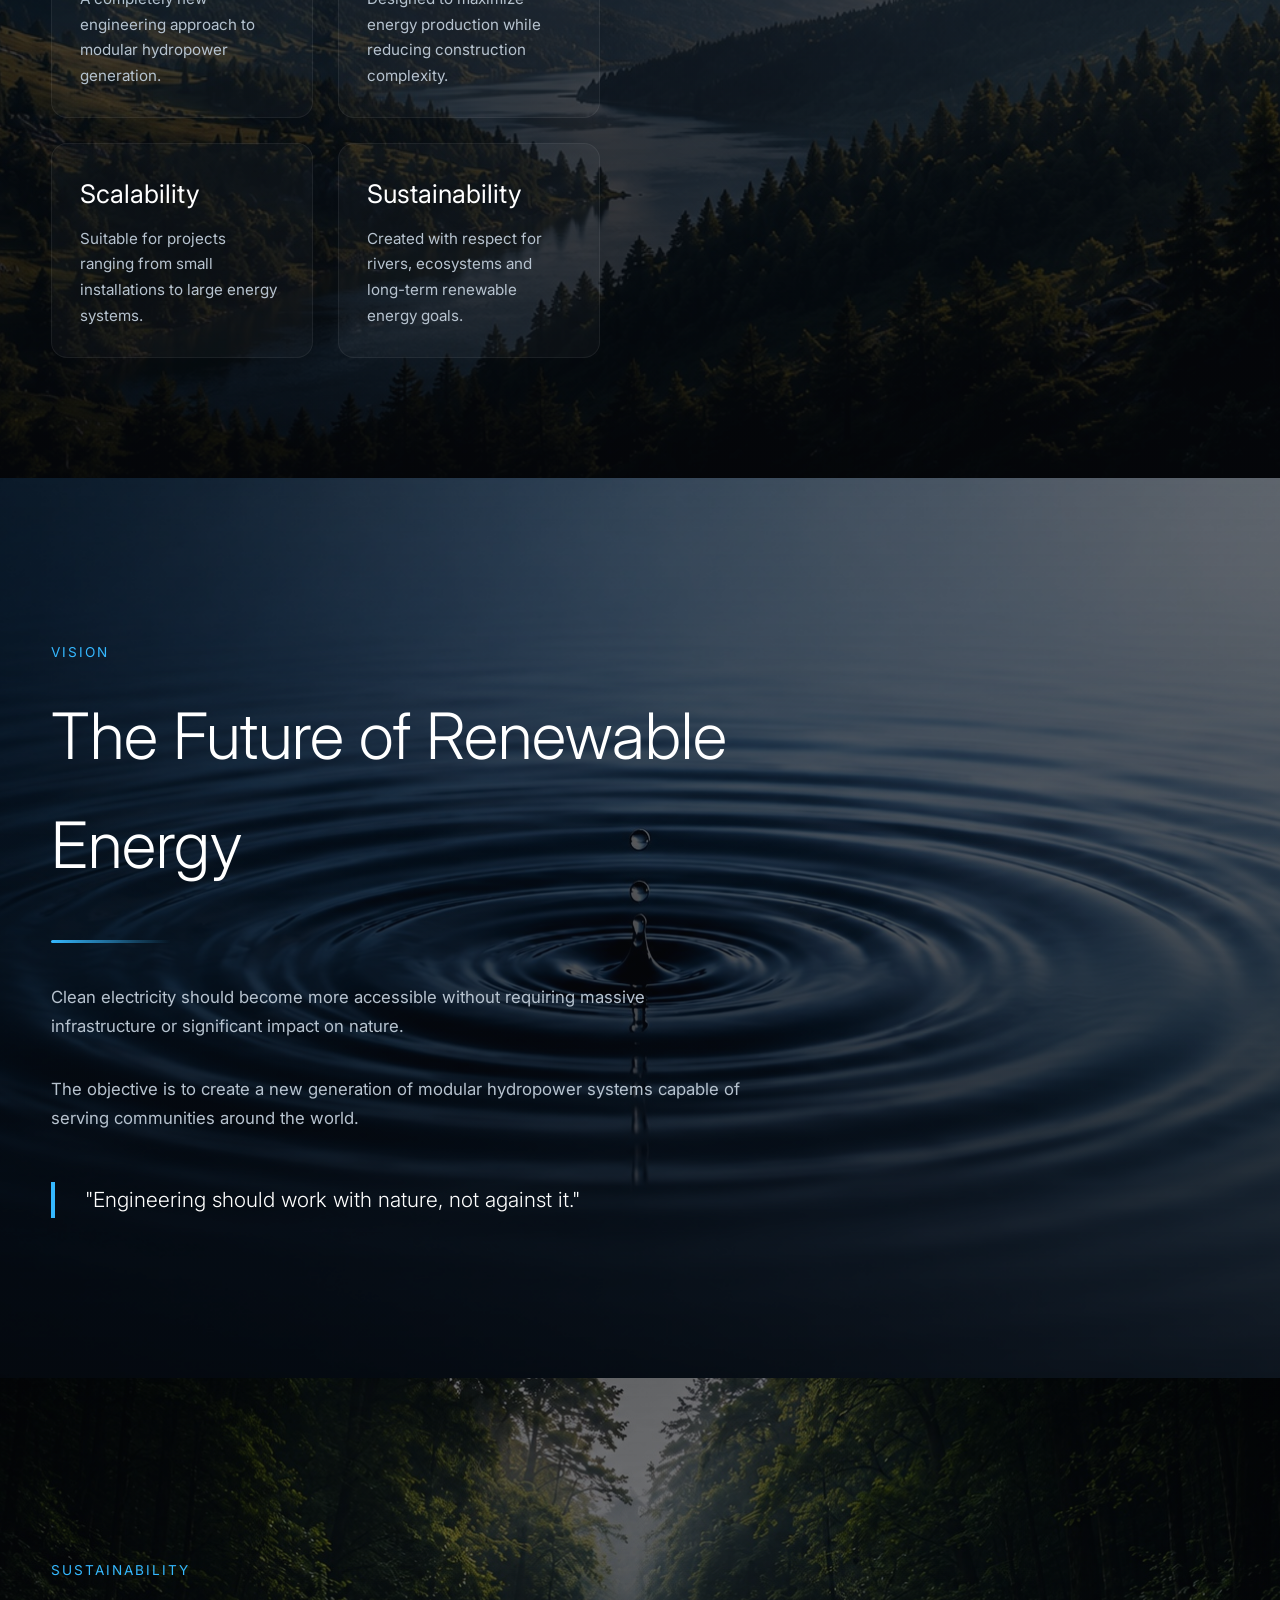
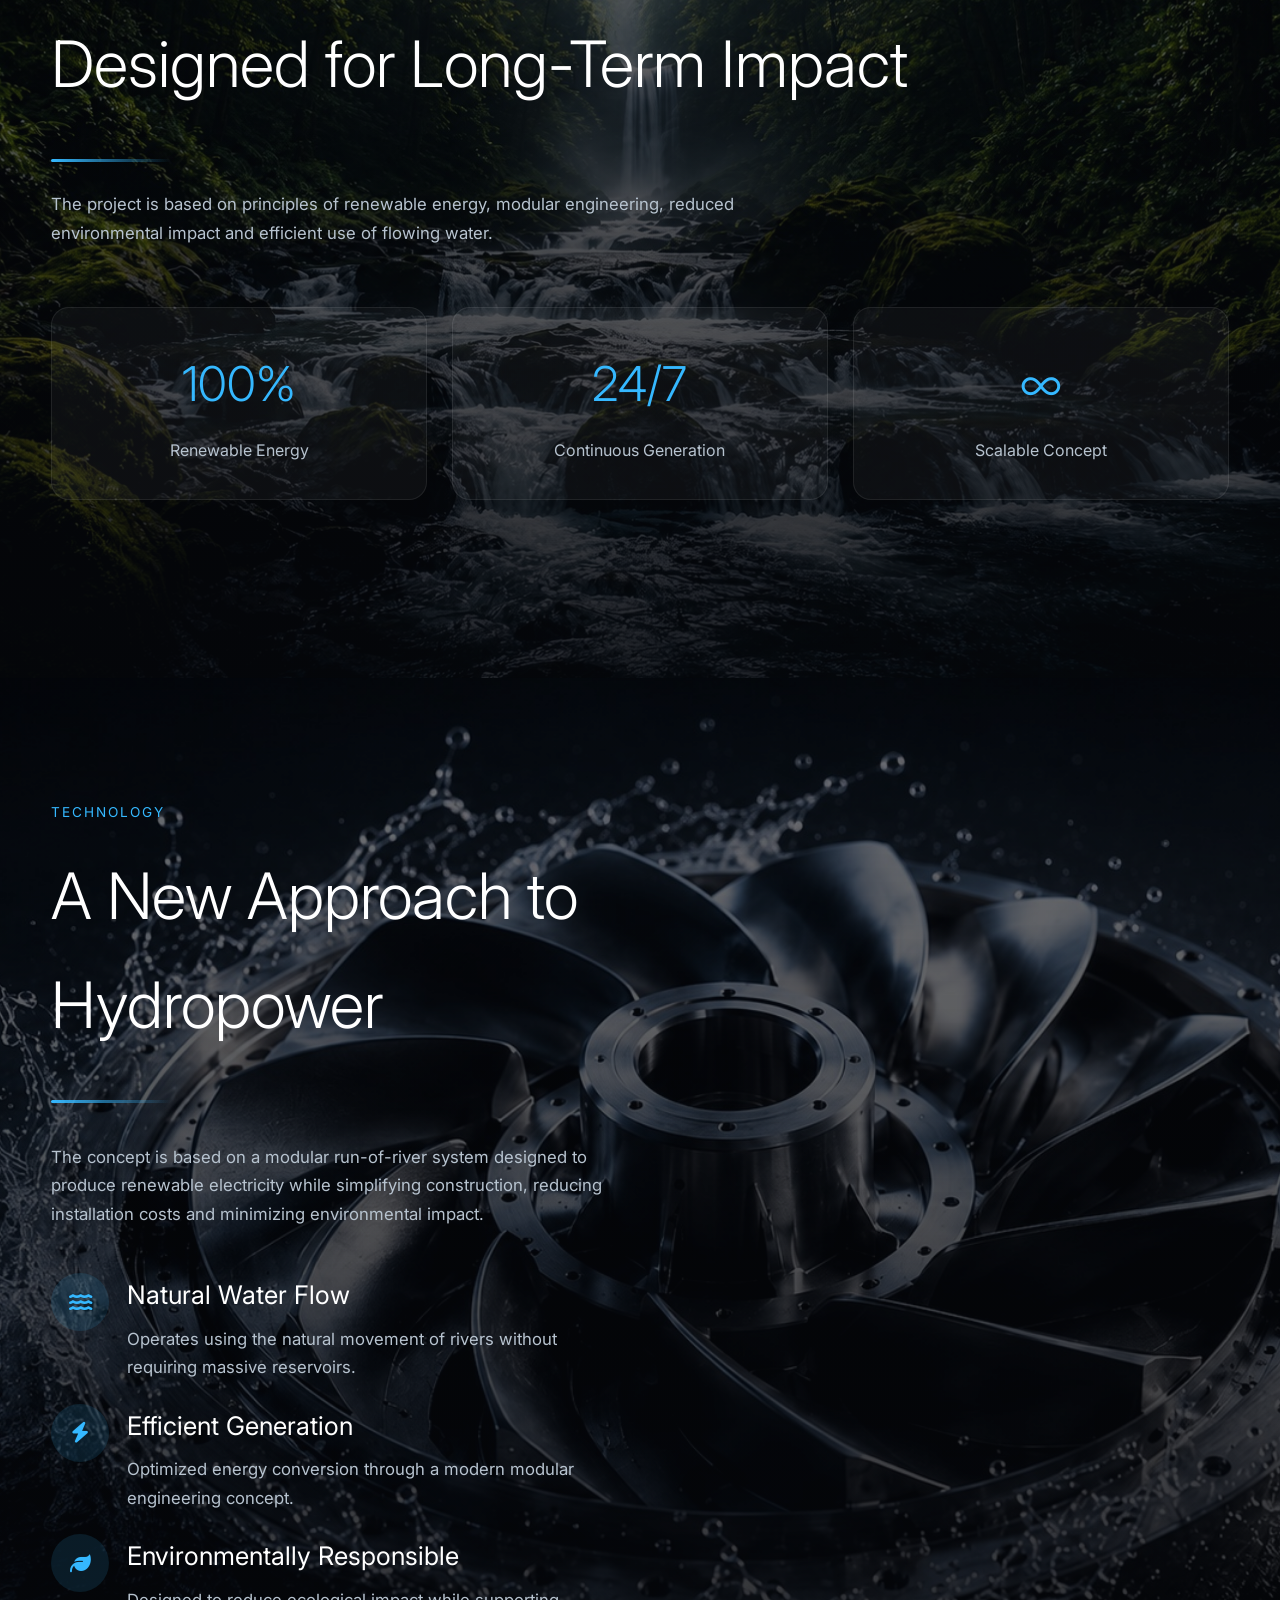
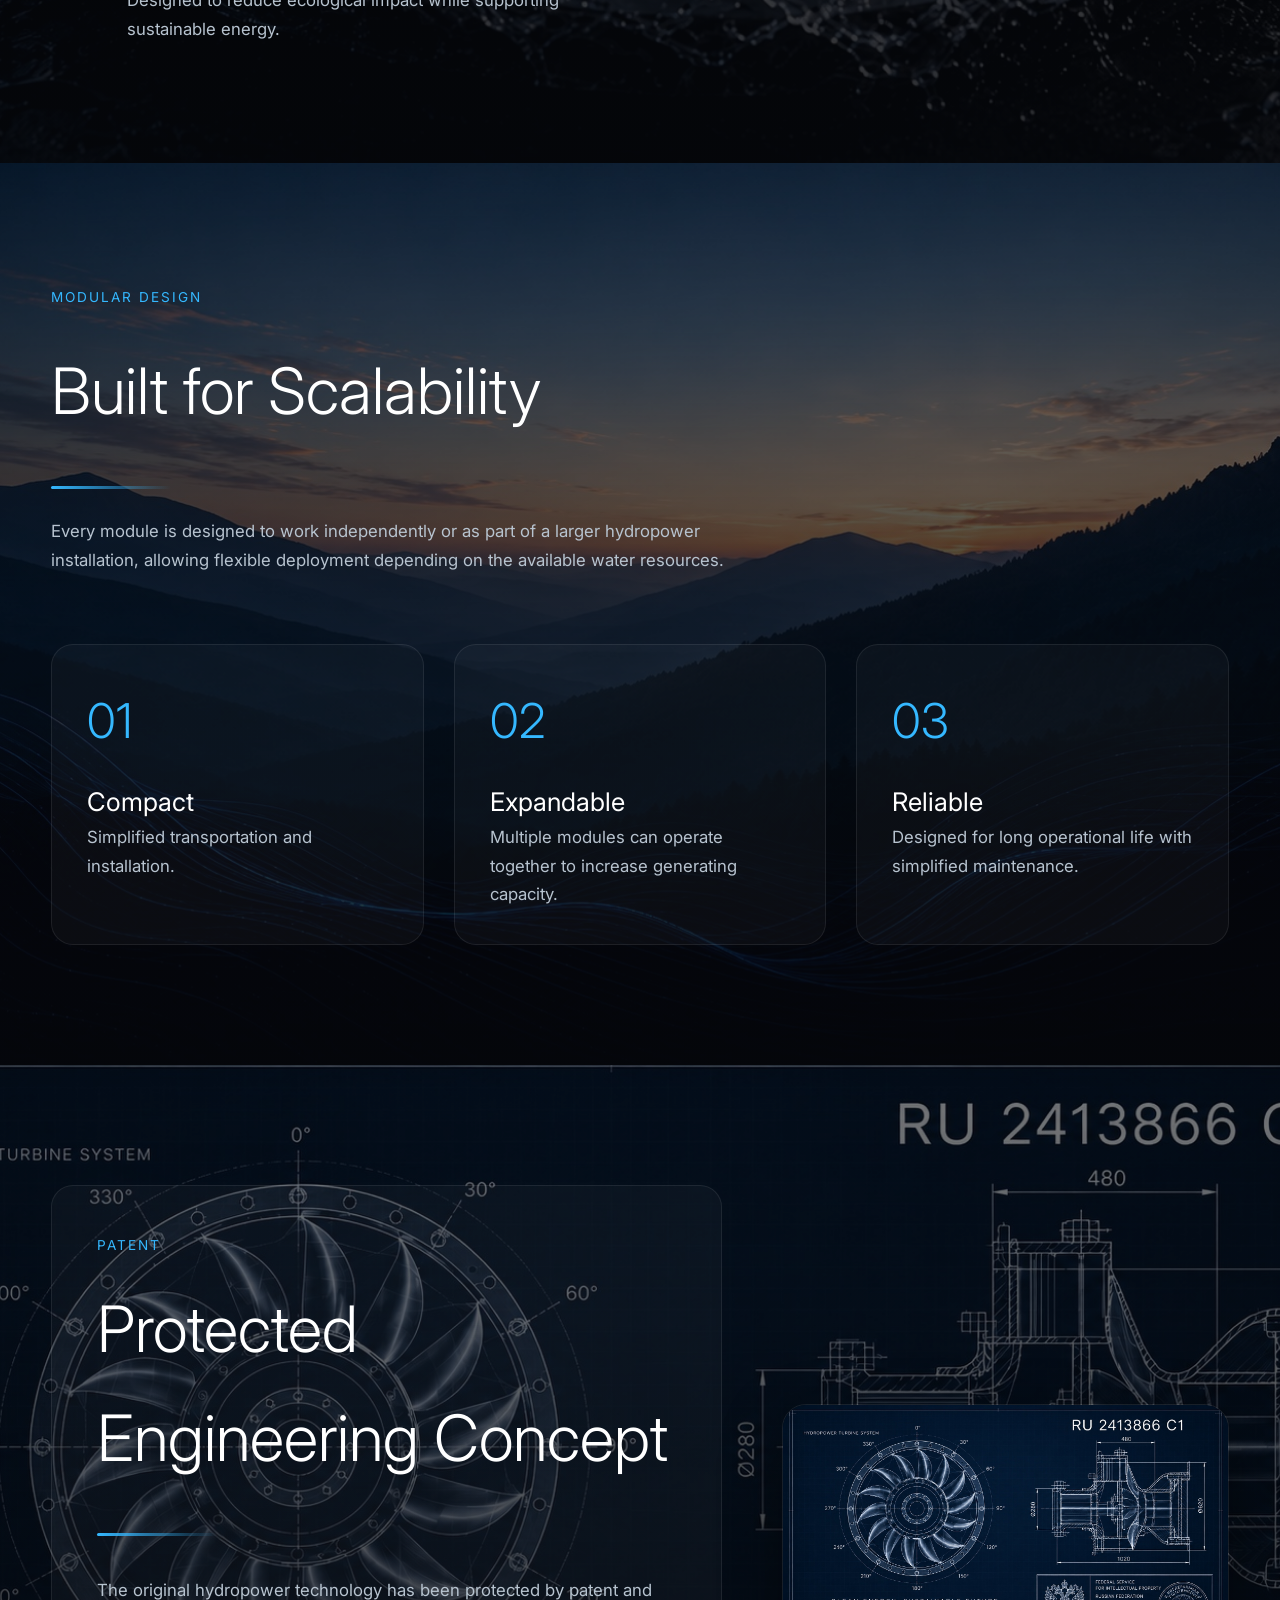
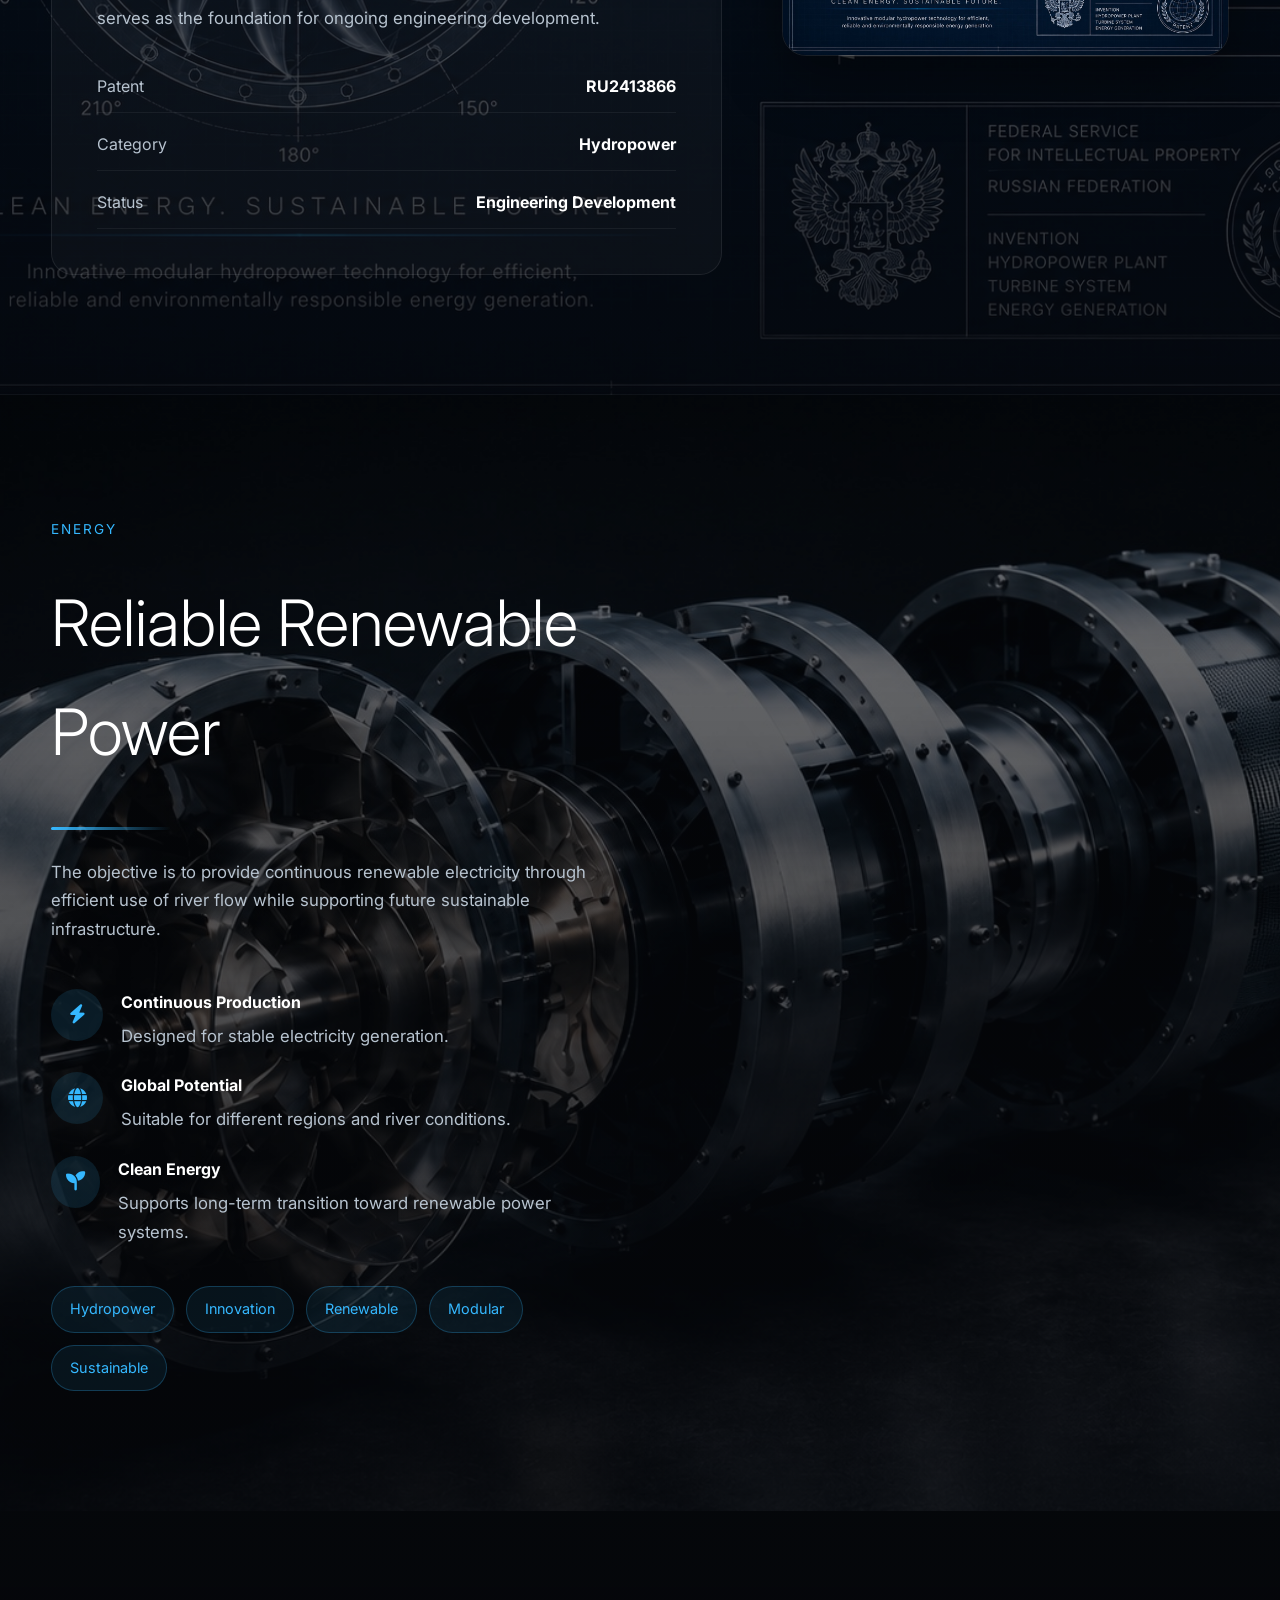
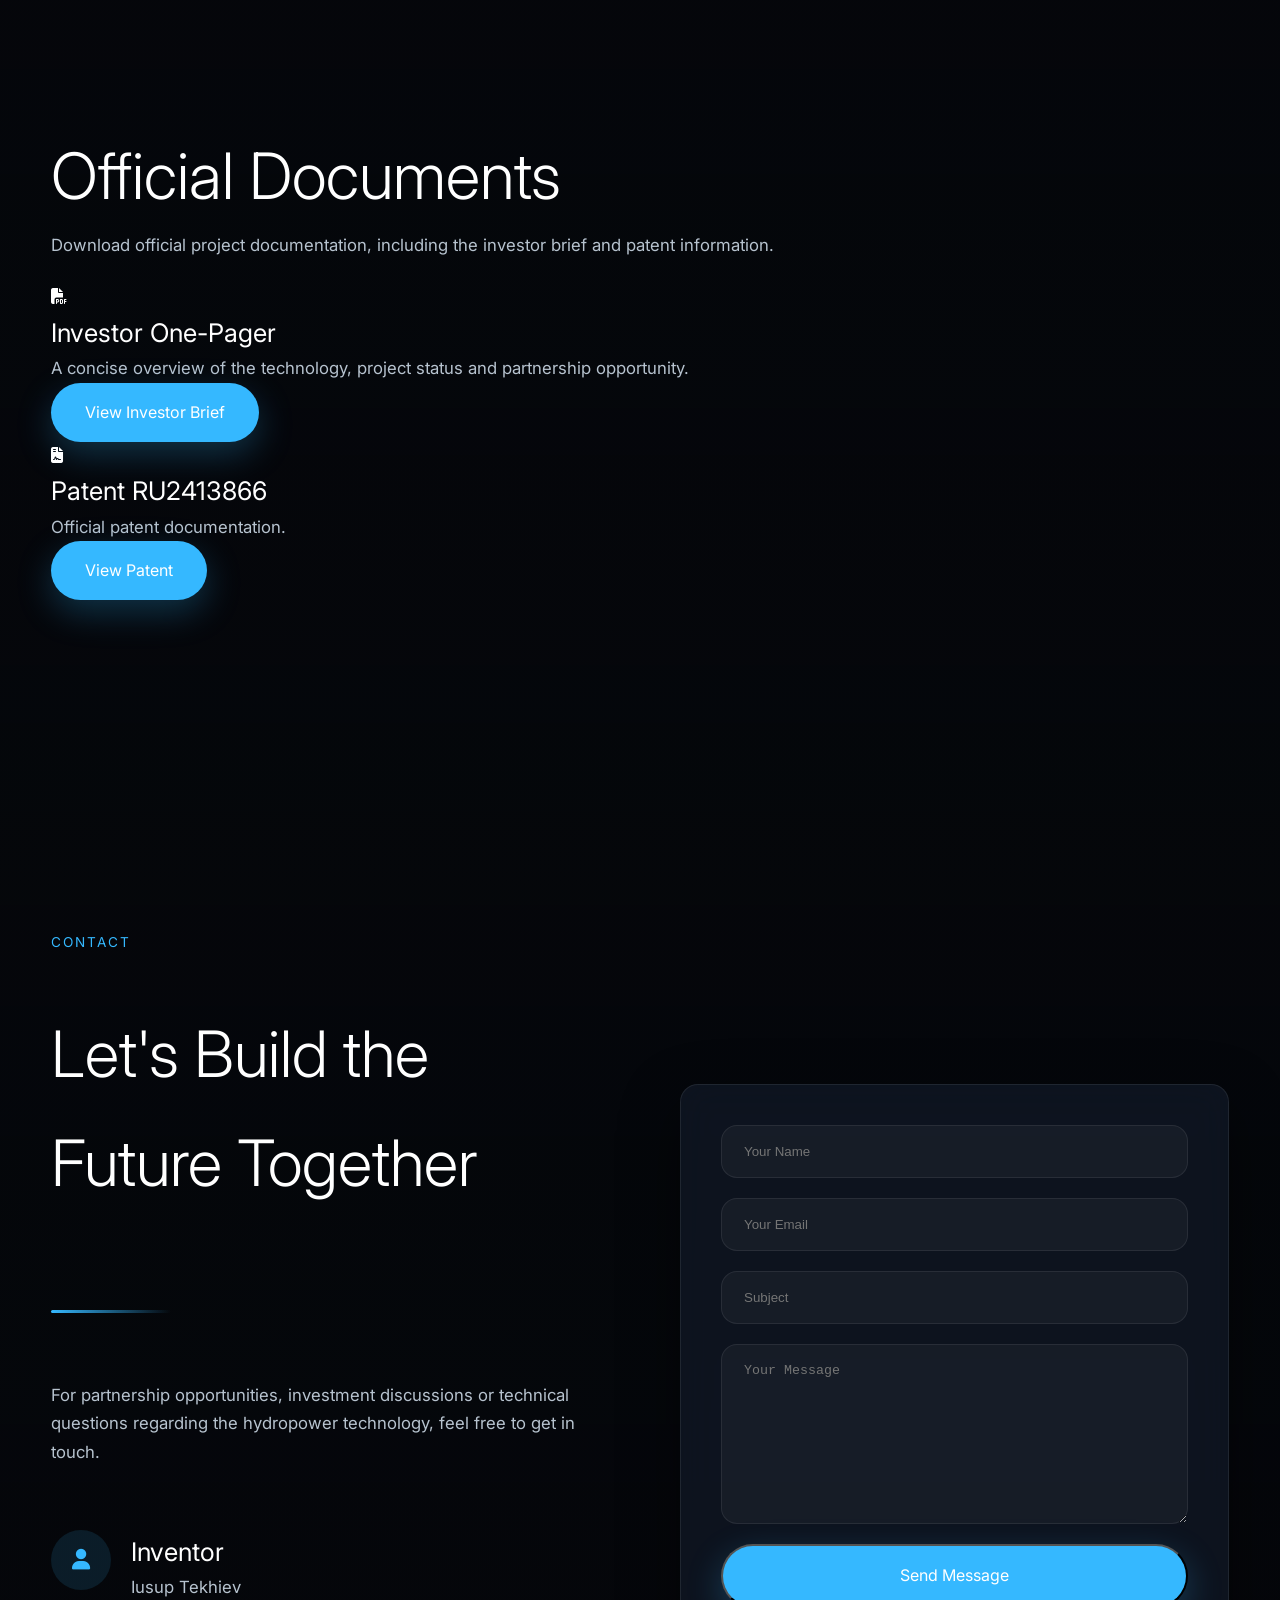
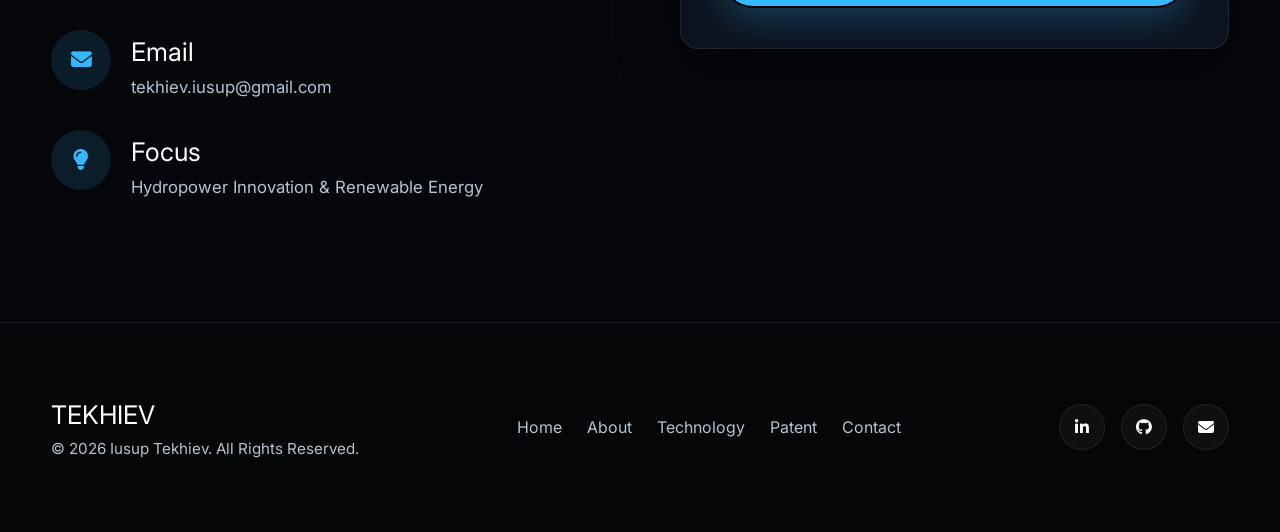
==== commit 018a7f3d: "Update index.html" ====
--- a/index.html
+++ b/index.html
@@ -1023,9 +1023,9 @@
                 <a
                     href="Investor_One_Pager_Final_v2.pdf"
                     class="btn"
-                    download>
-
-                    Download Investor Brief
+                    target="_blank">
+
+                    View Investor Brief
 
                 </a>
 
@@ -1038,7 +1038,7 @@
                 <h3>Patent RU2413866</h3>
 
                 <p>
-                    Official patent documentation.
+                  Official patent documentation.
 
                 </p>
 
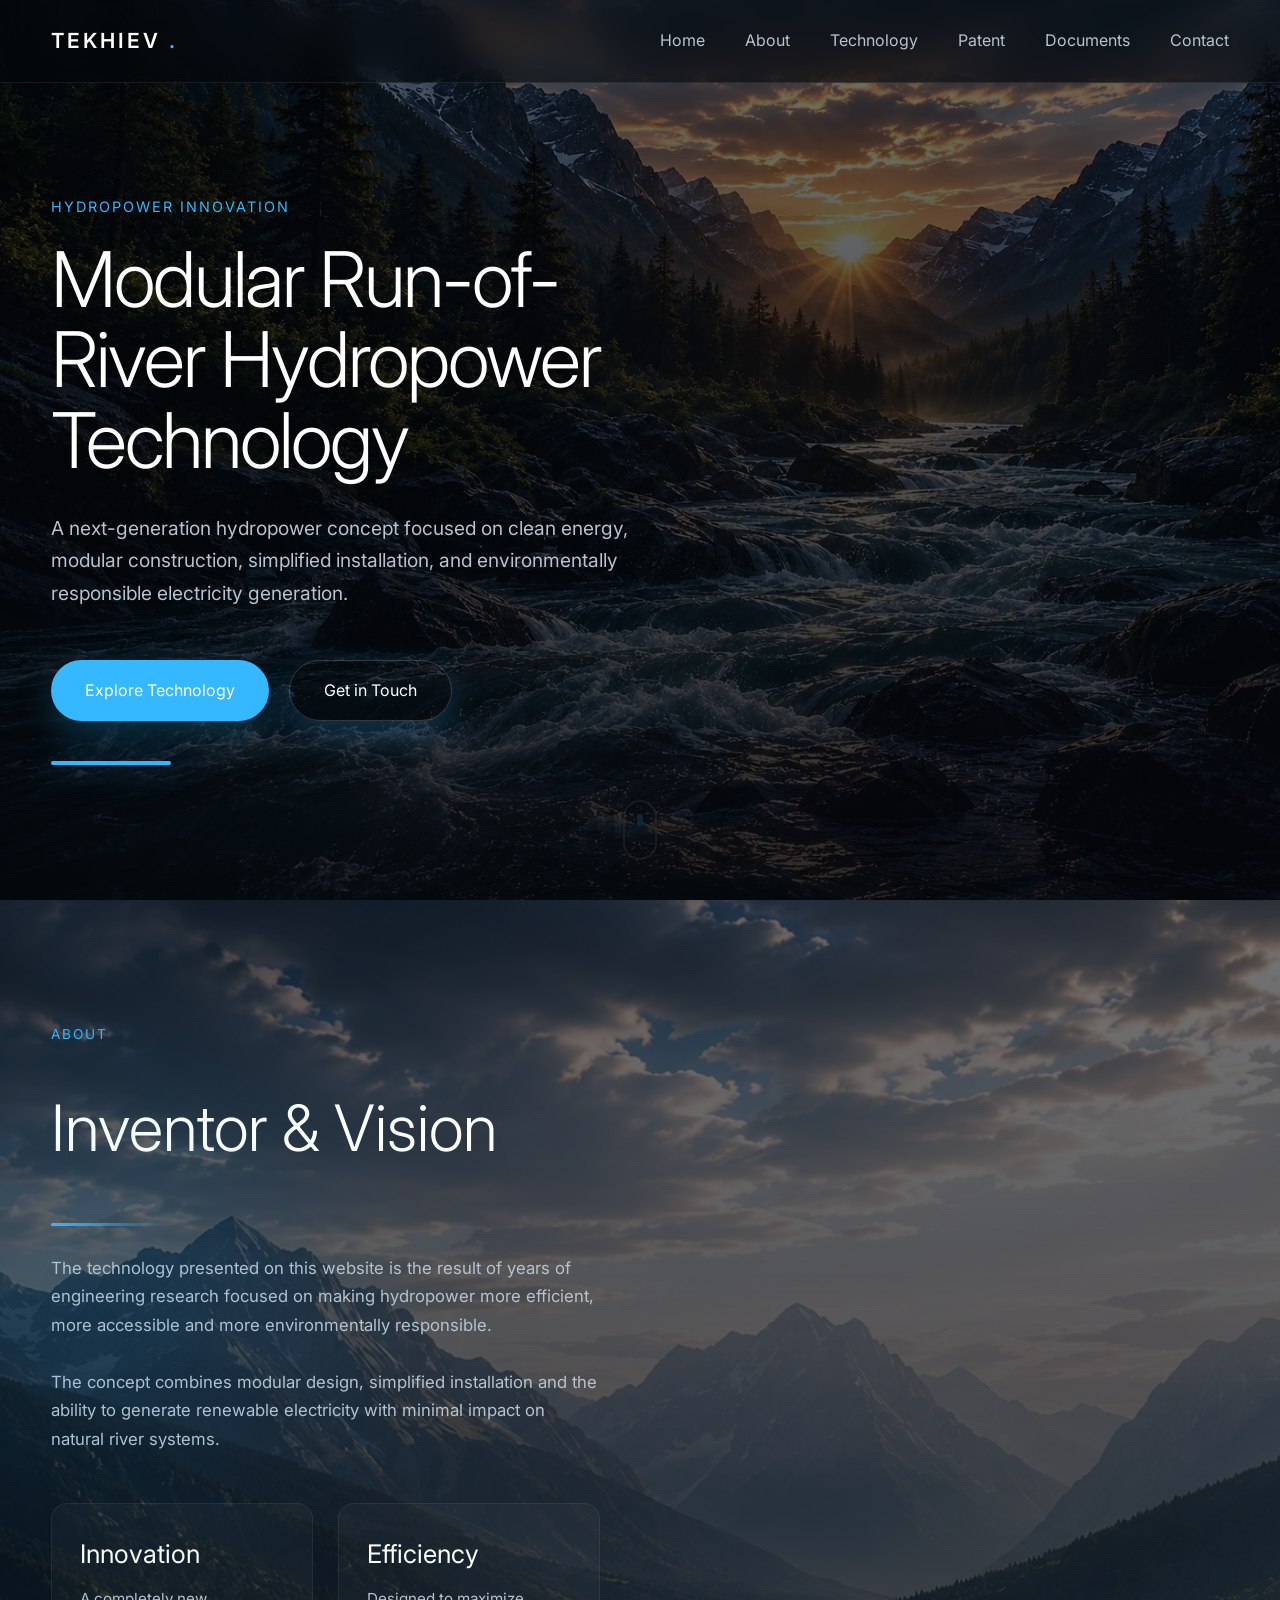
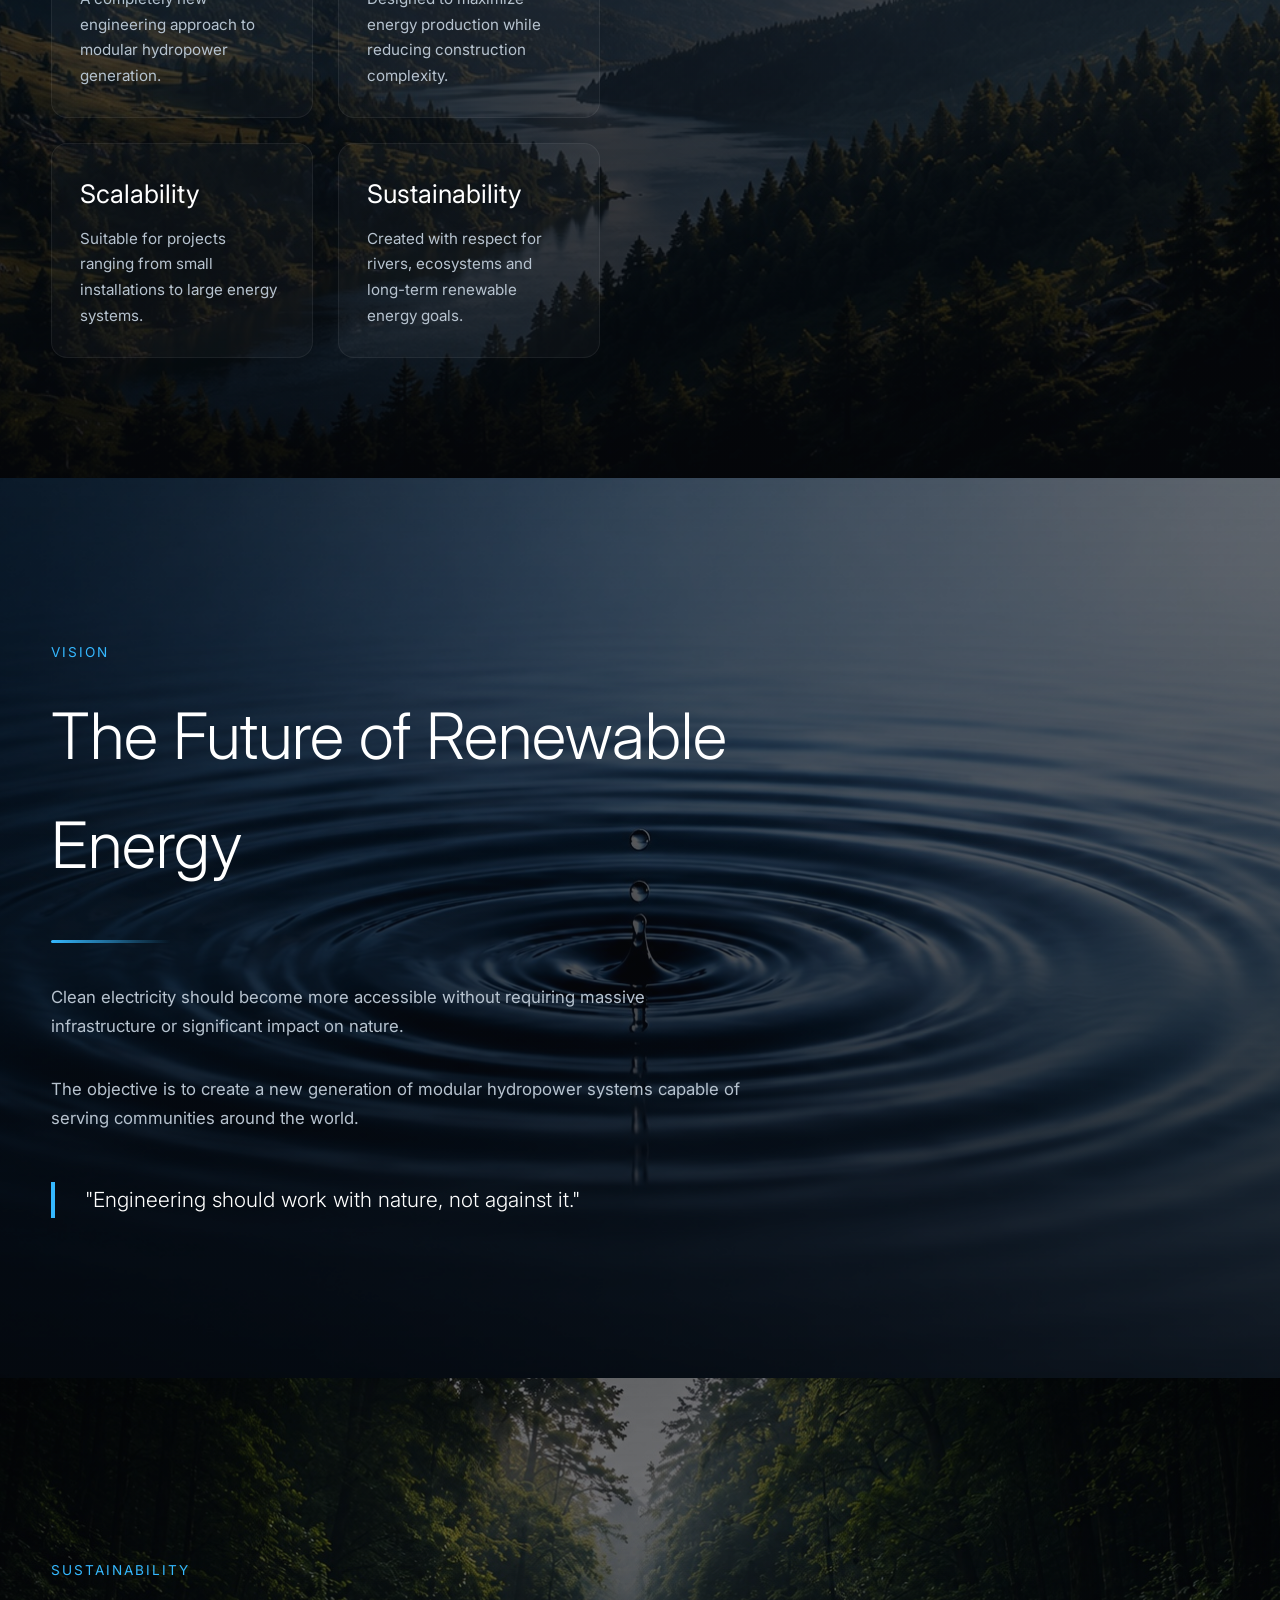
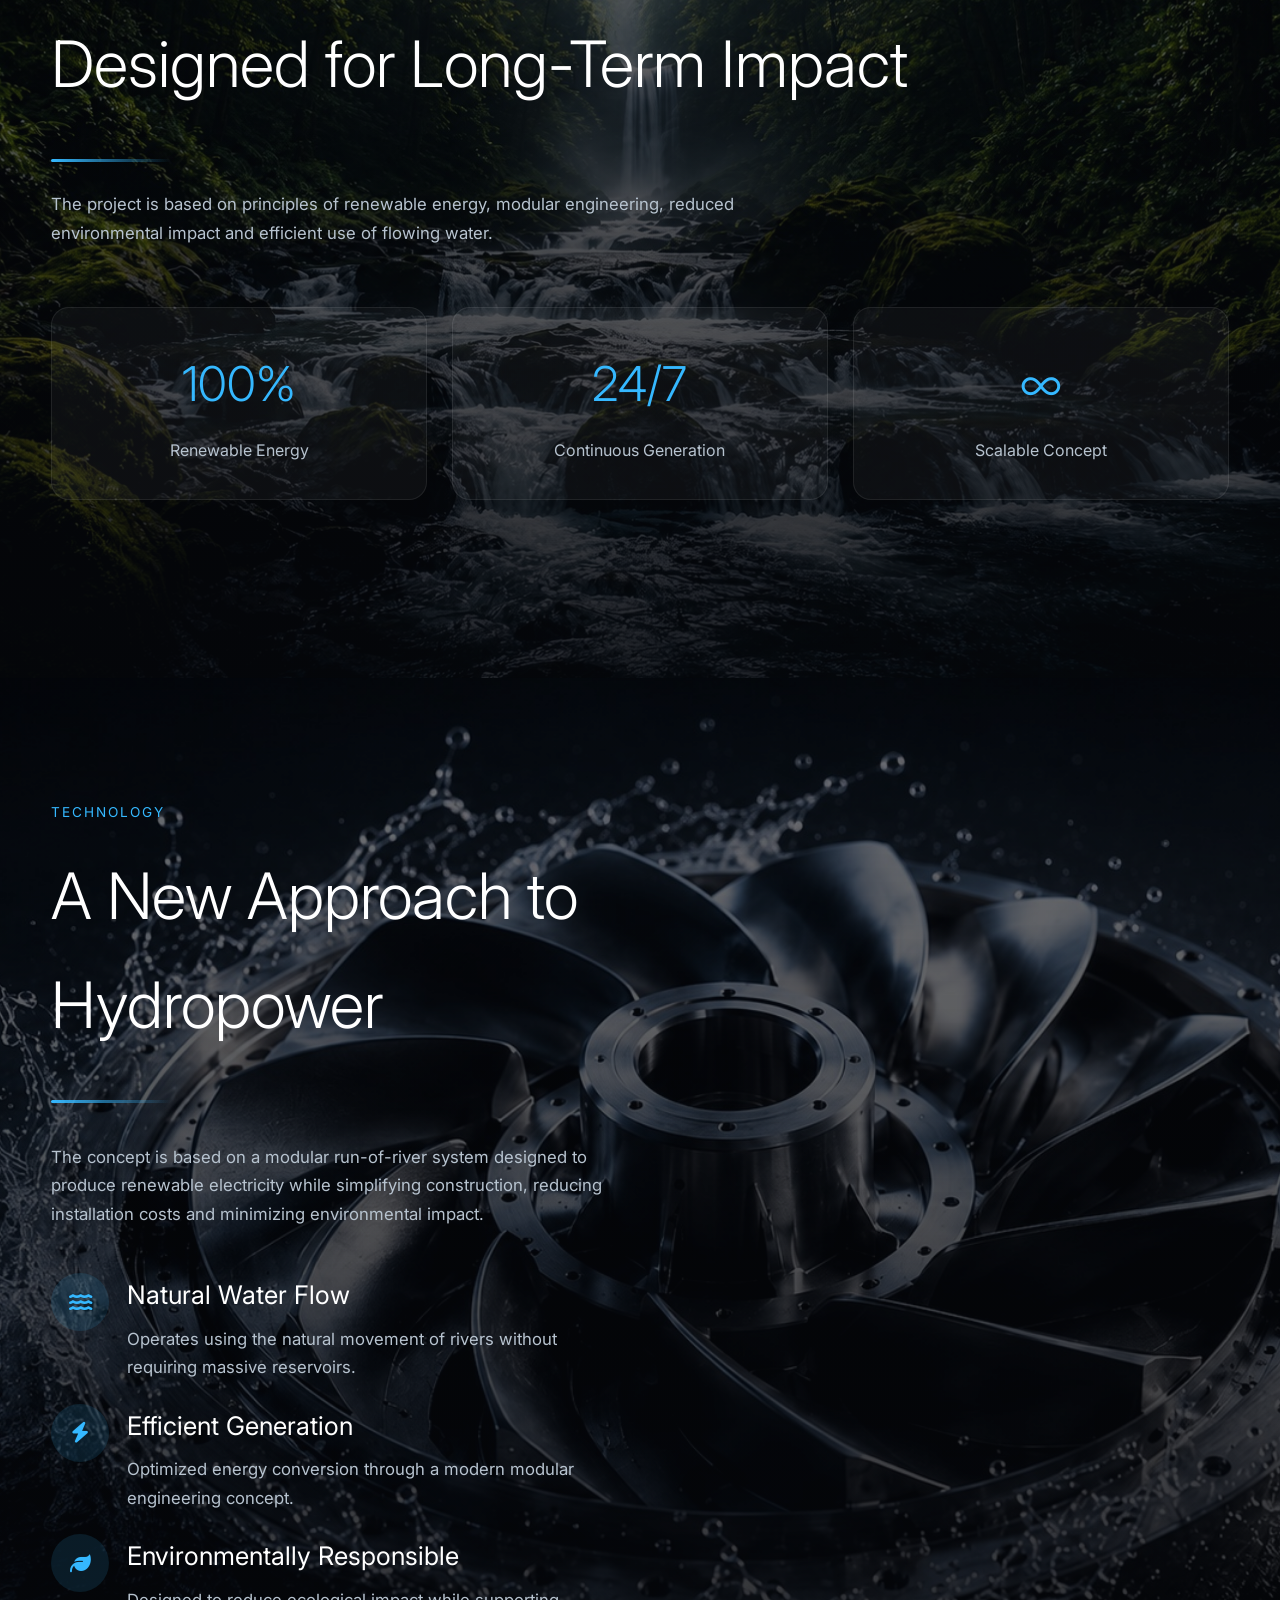
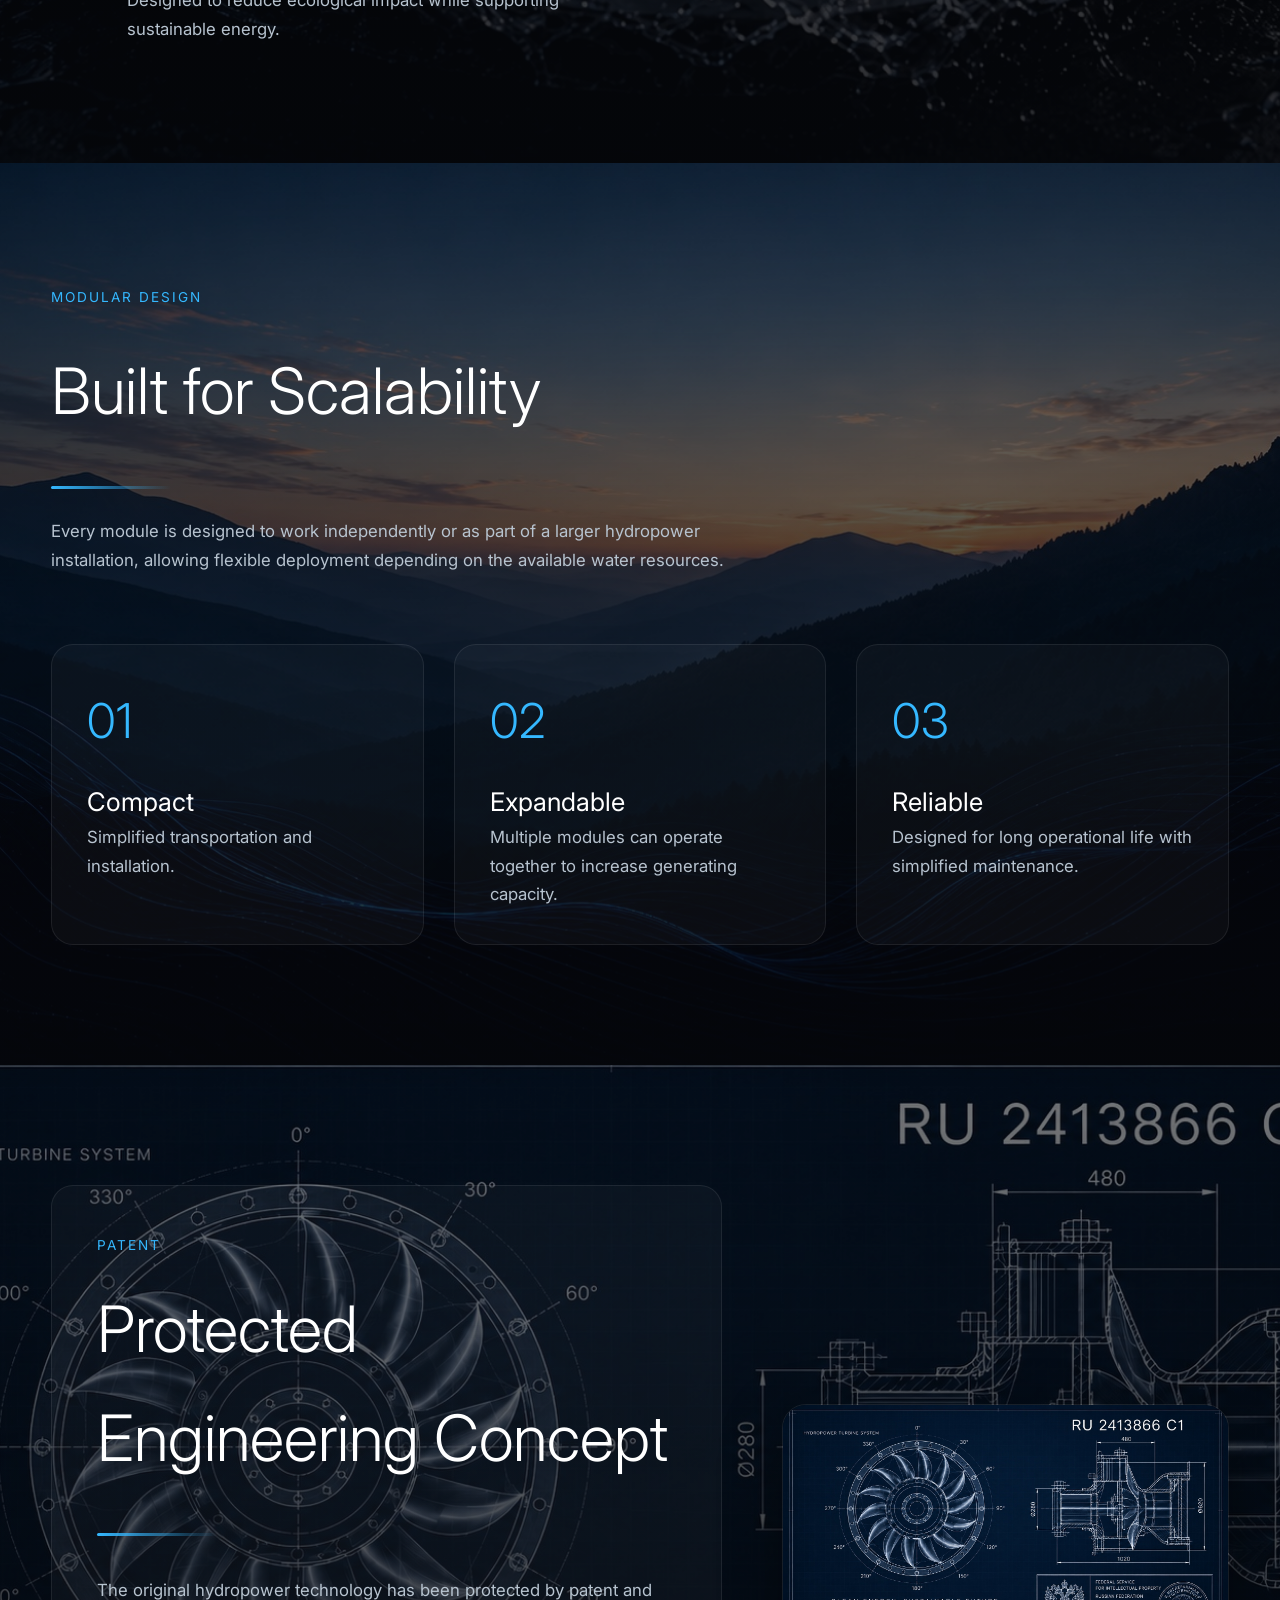
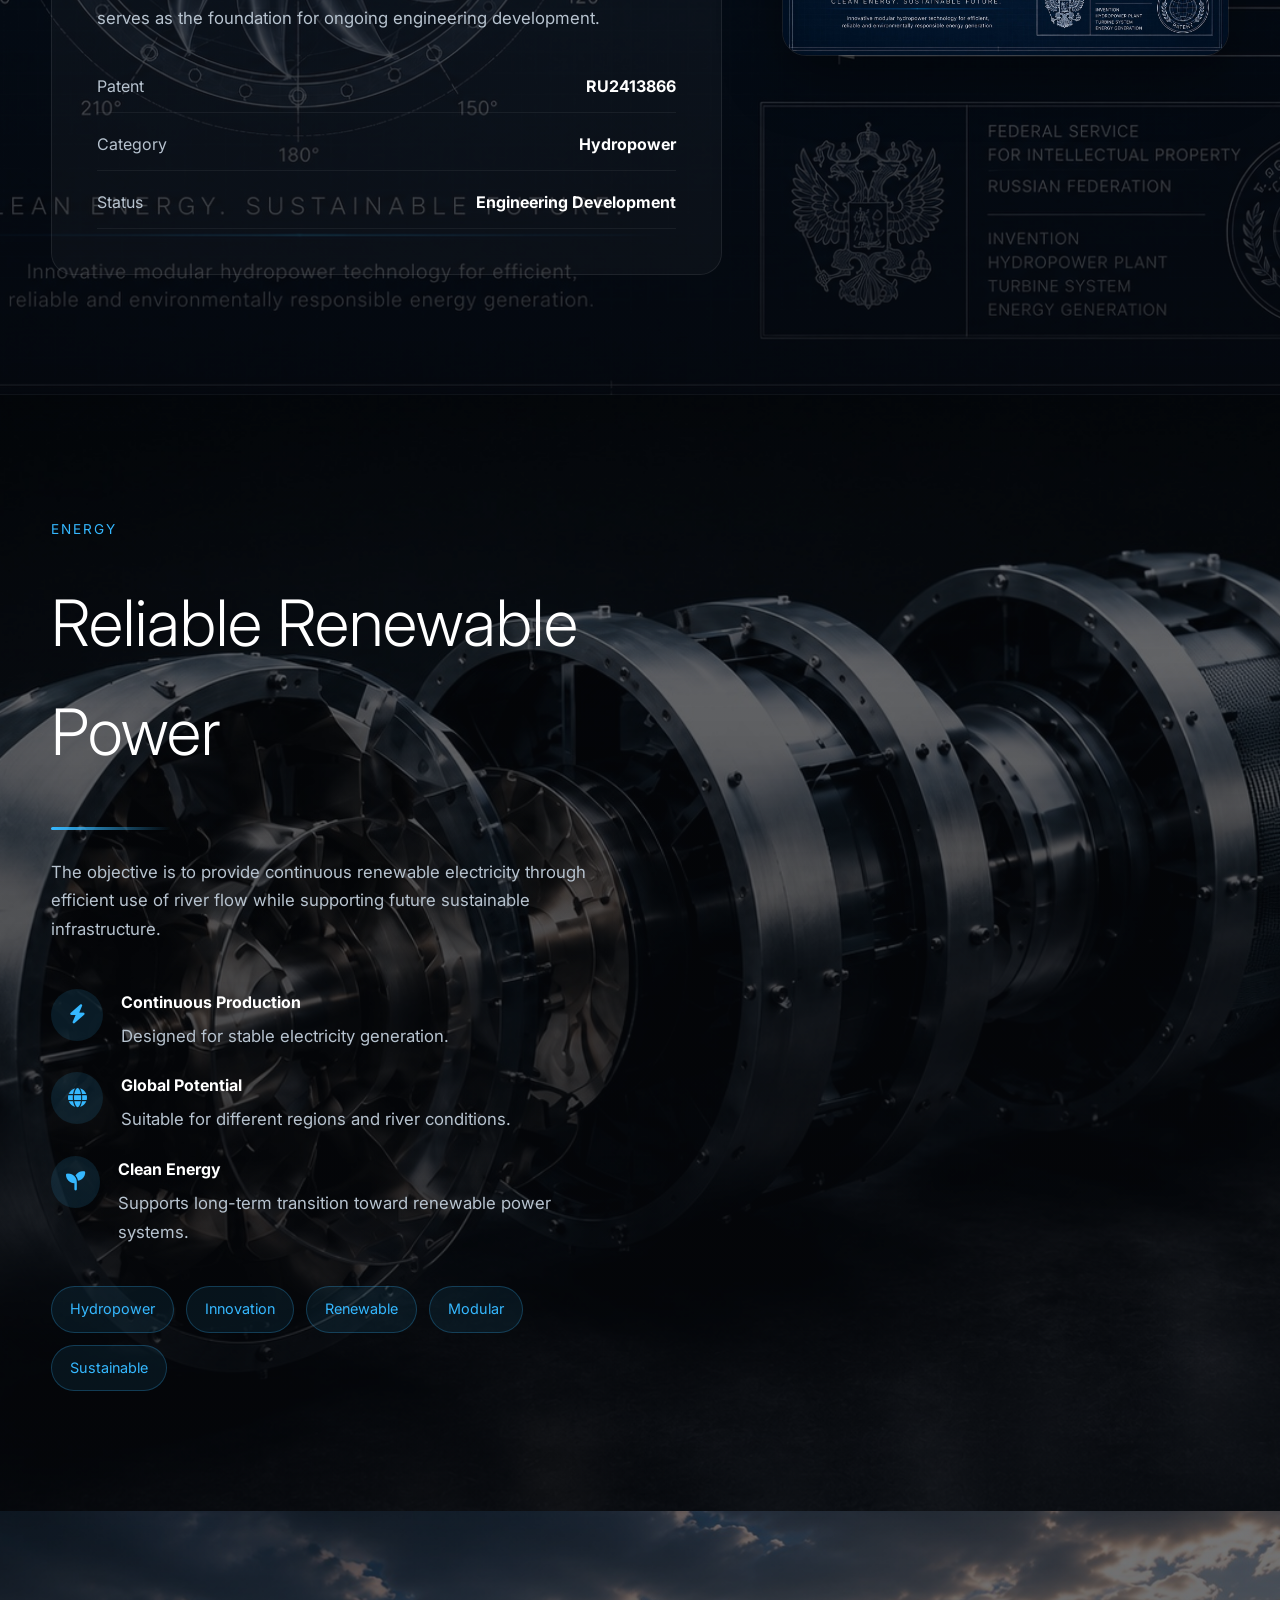
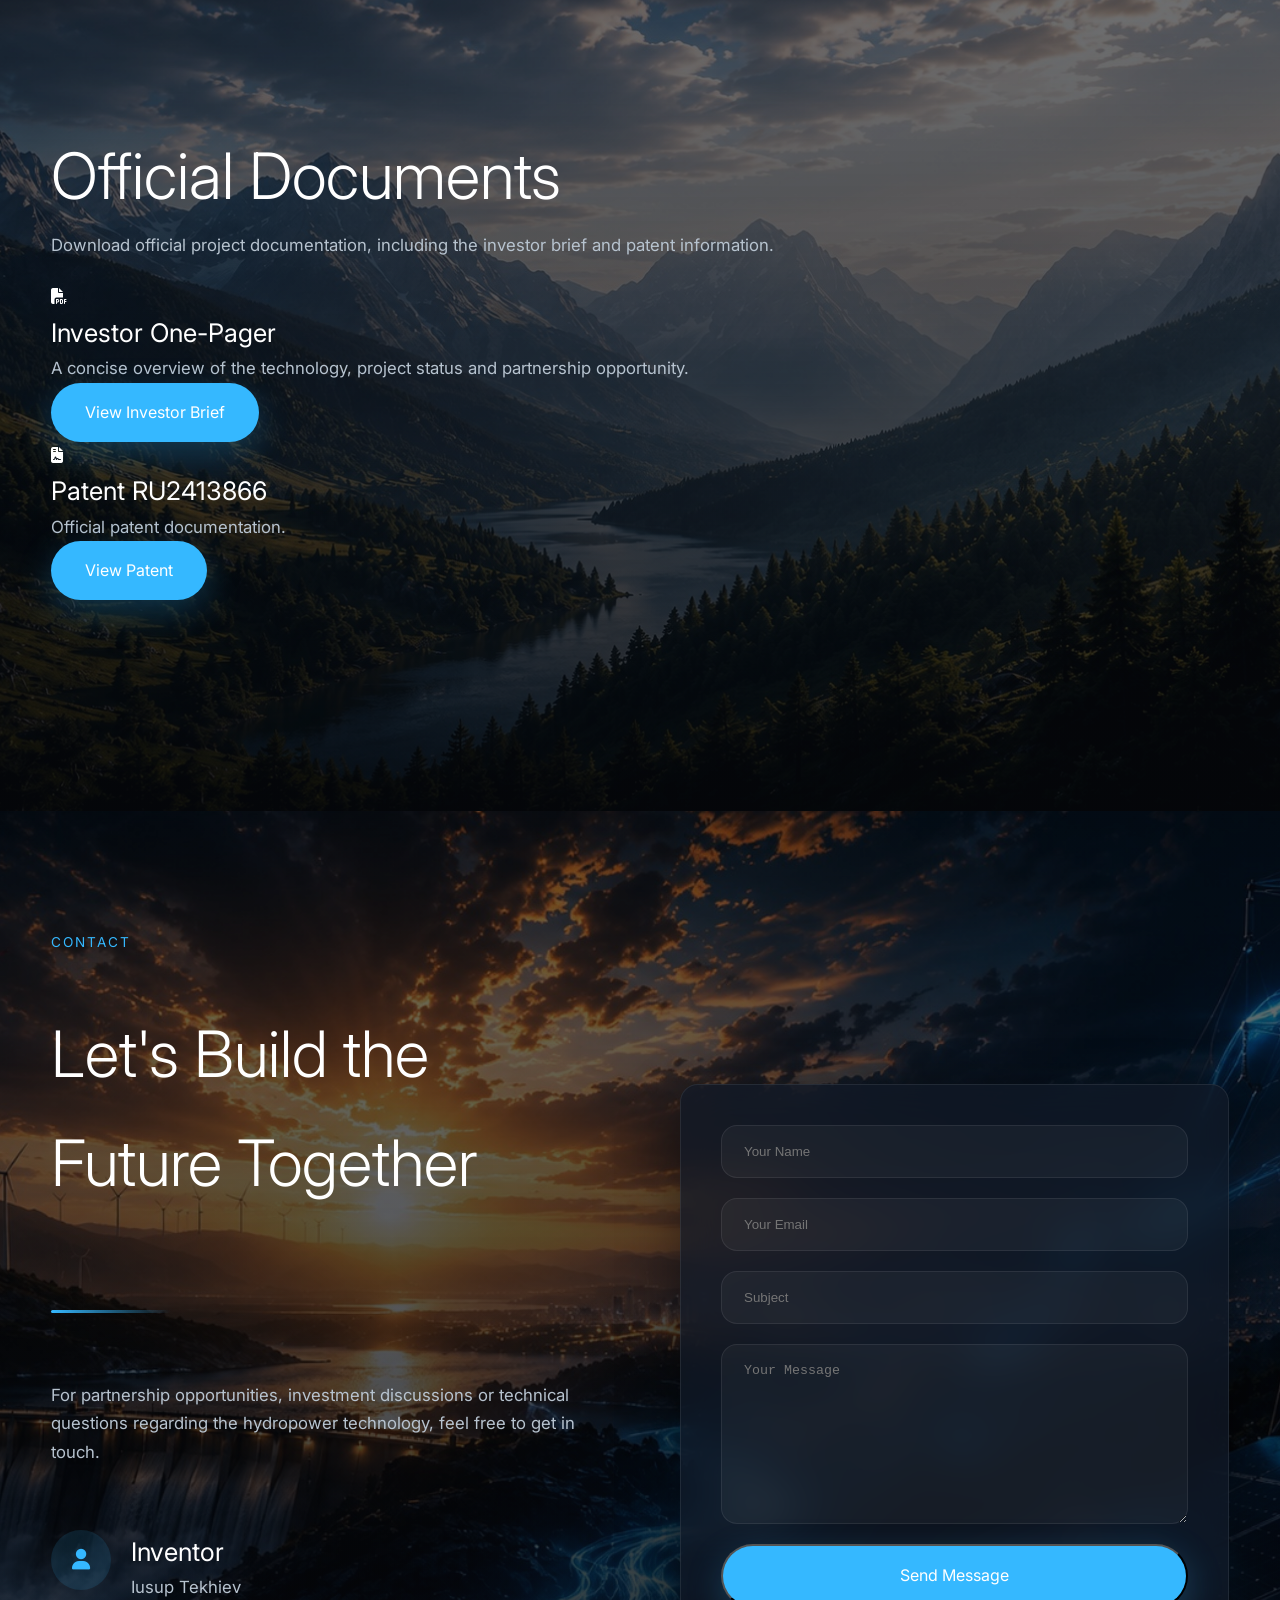
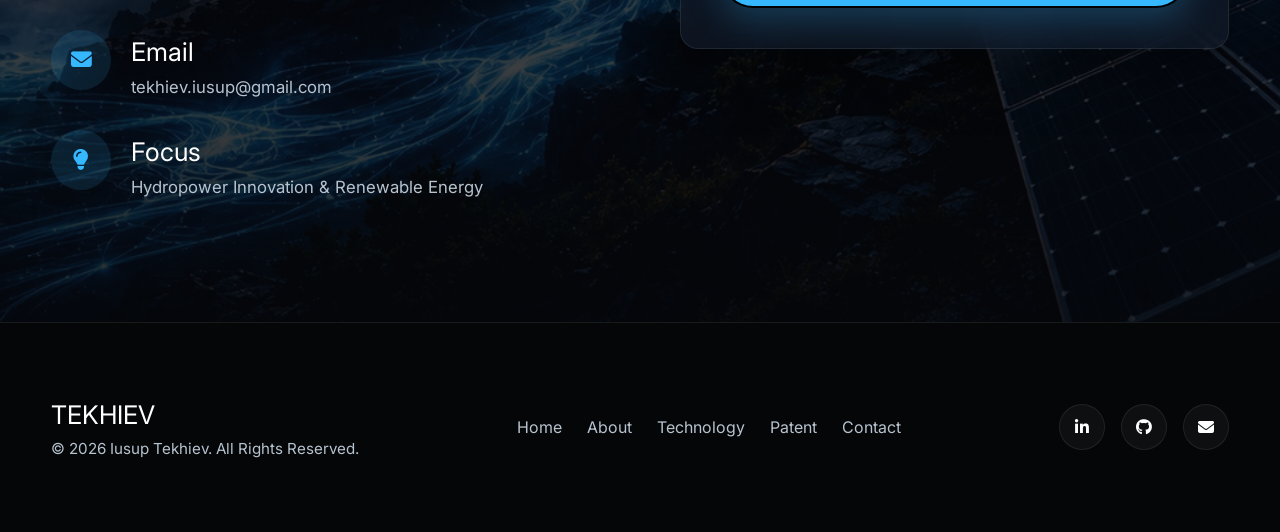
==== commit 0dcb148c: "Update index.html" ====
--- a/index.html
+++ b/index.html
@@ -992,7 +992,15 @@
 
 </section>
     
-<section id="documents" class="documents">
+    <section id="documents" class="documents">
+
+<div
+    
+class="bg-image"
+    
+style="background-image:url('assets/03_About_Background.jpg');">
+    
+</div>
 
     <div class="container">
 
@@ -1066,6 +1074,11 @@
 <section
 id="contact"
 class="contact">
+
+<div
+class="bg-image"
+style="background-image:url('assets/09_Contact_Background.jpg');">
+</div>
 
 <div class="container">
 
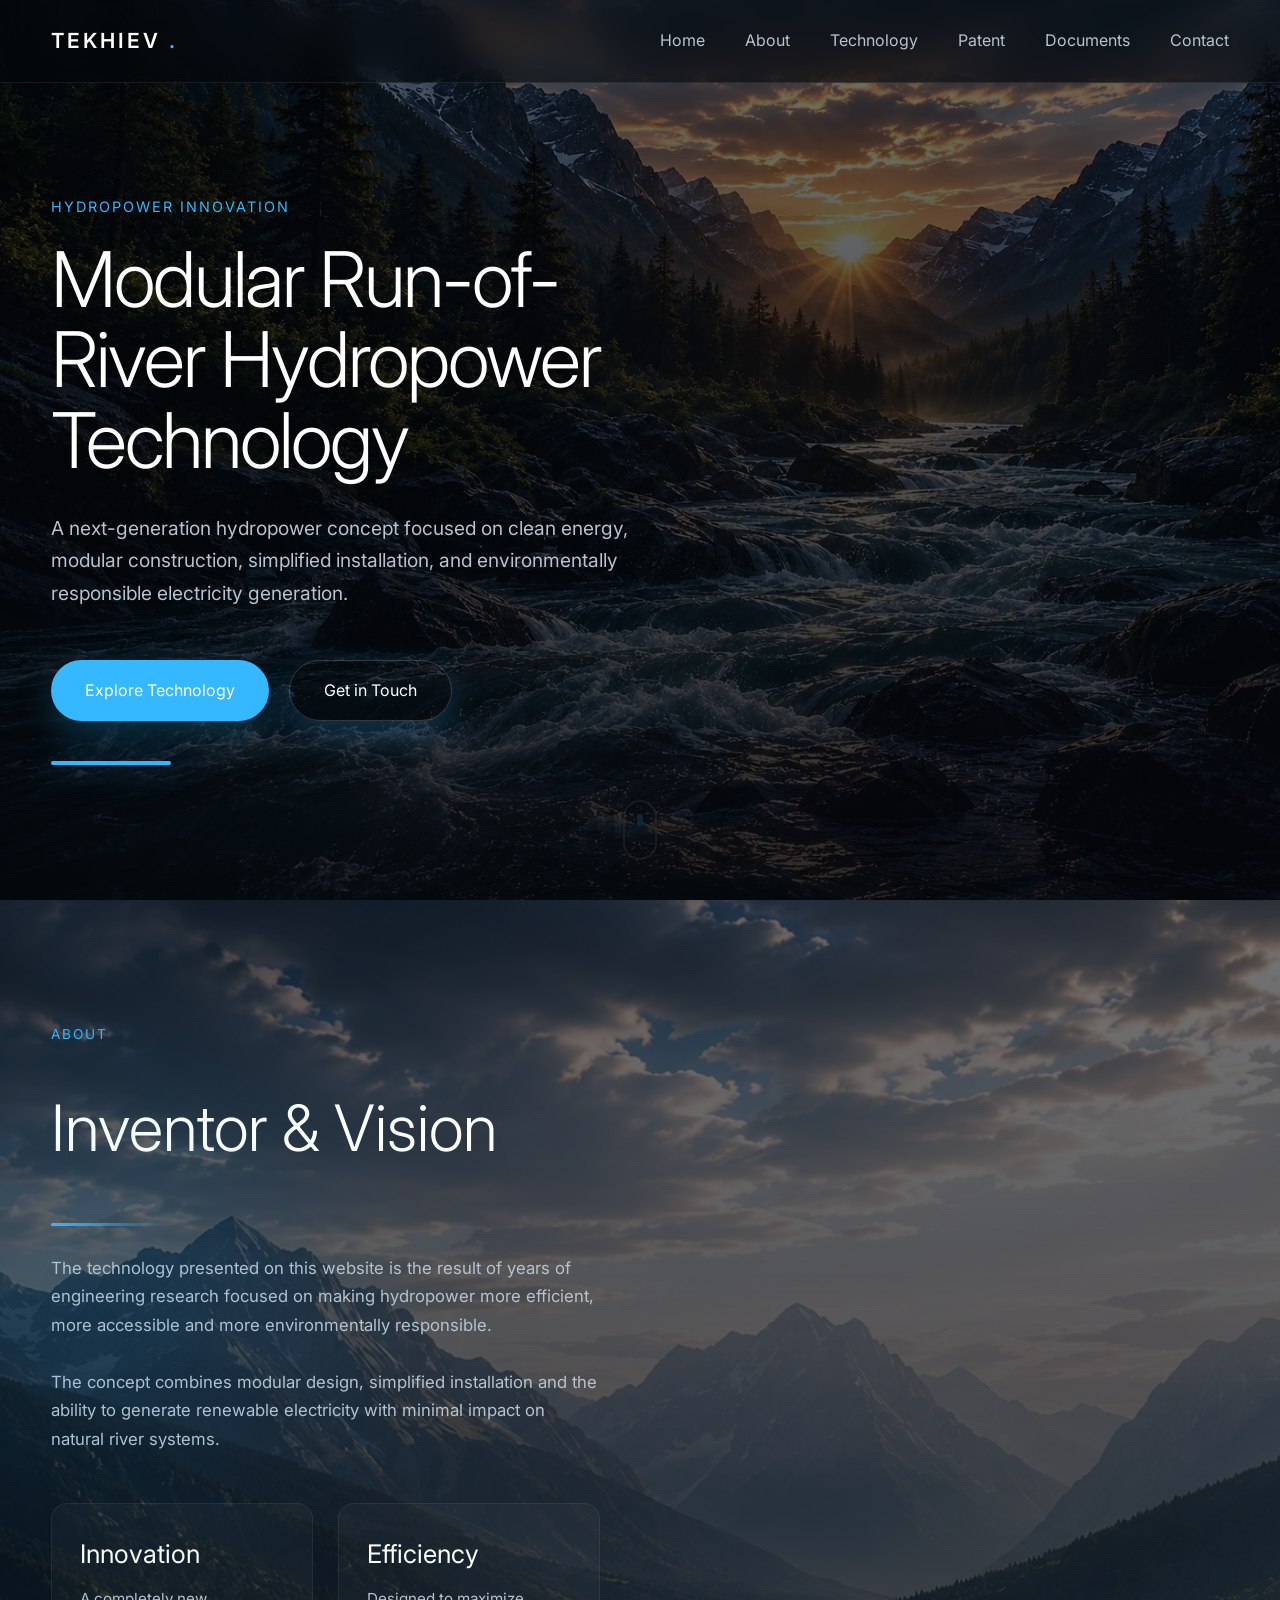
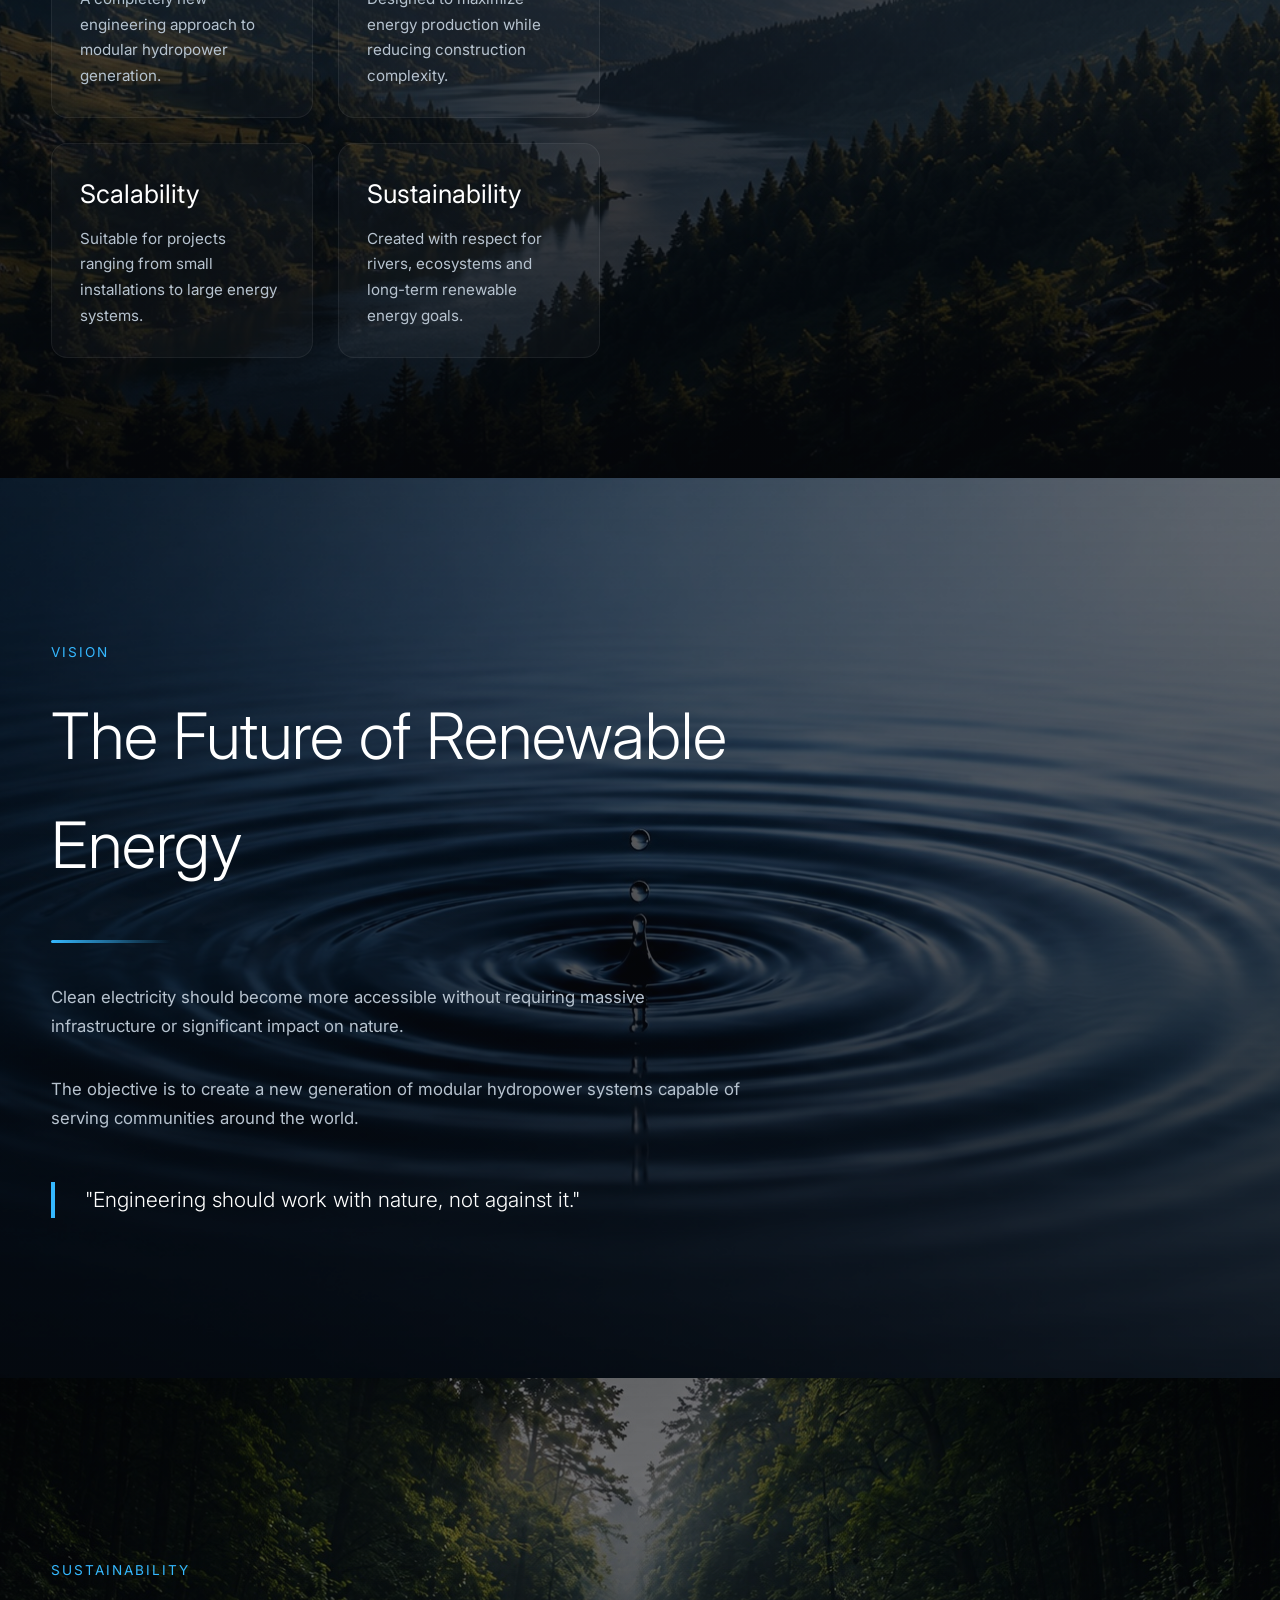
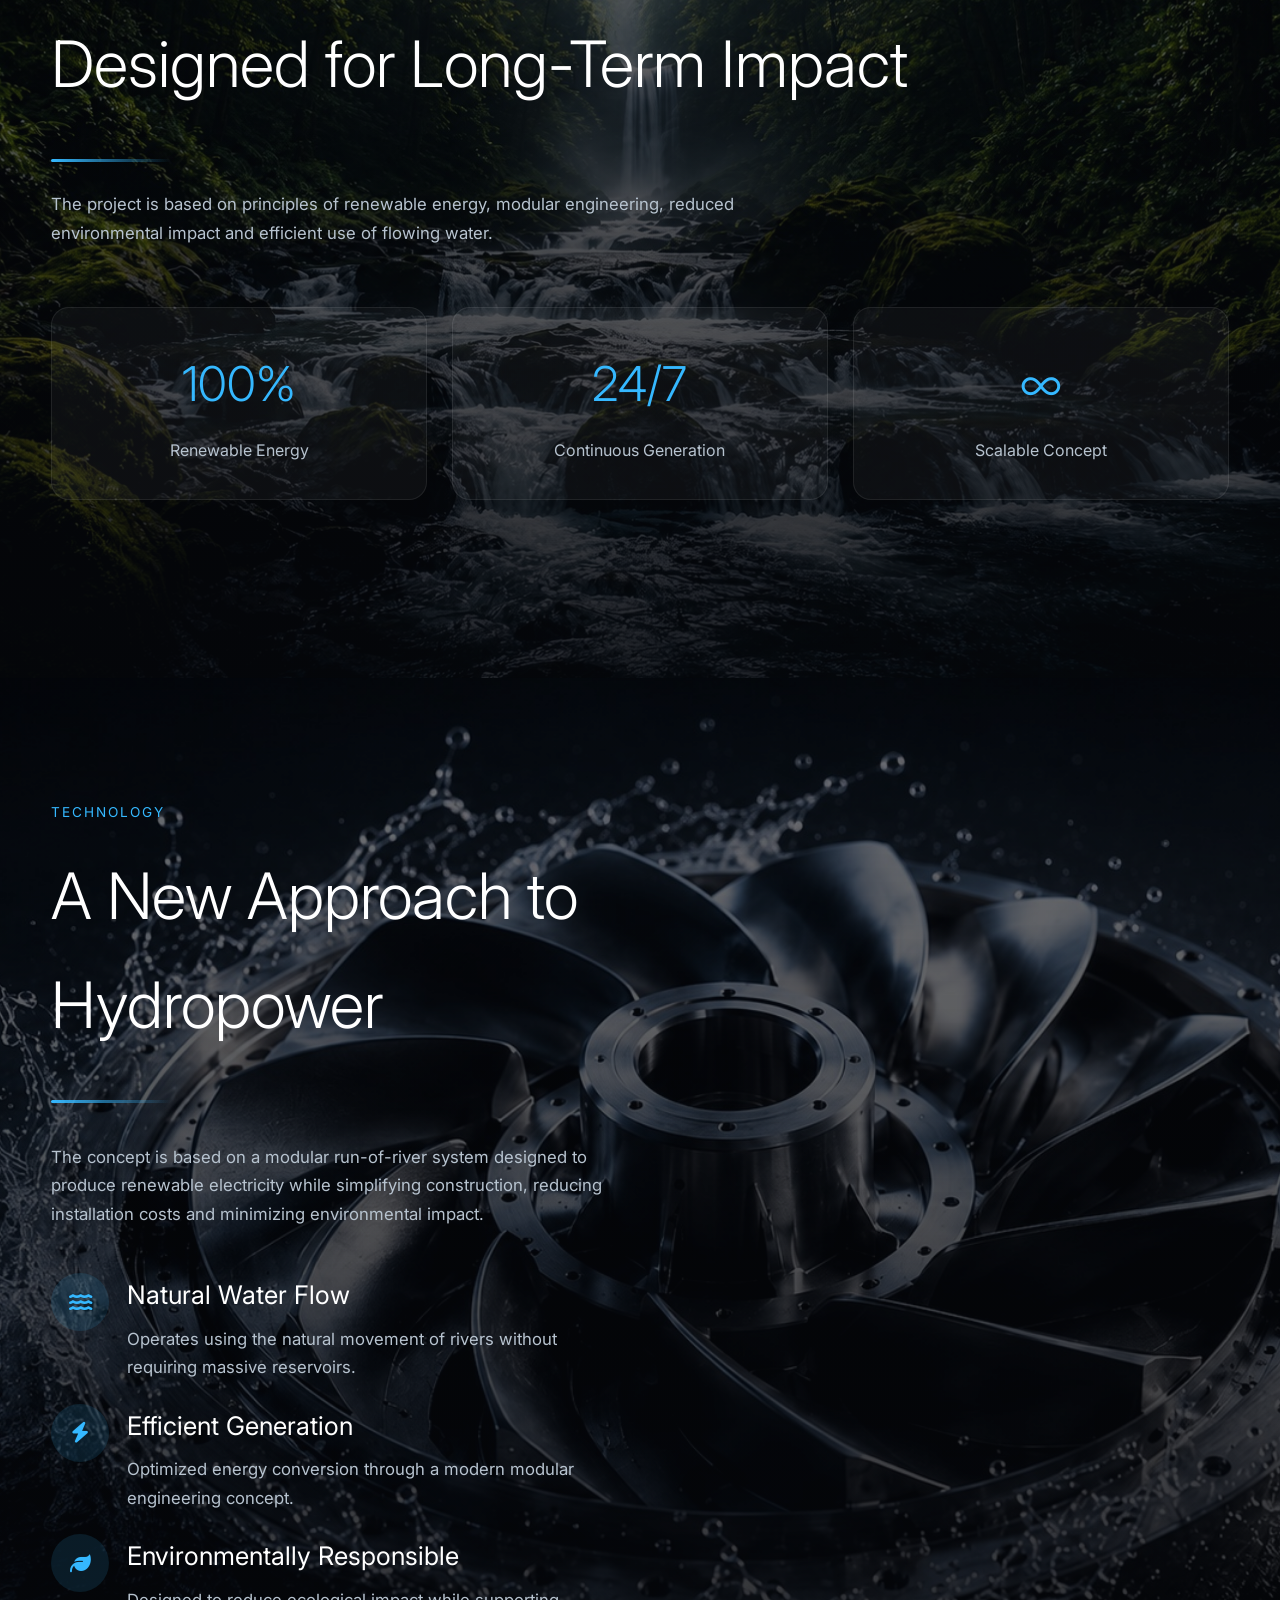
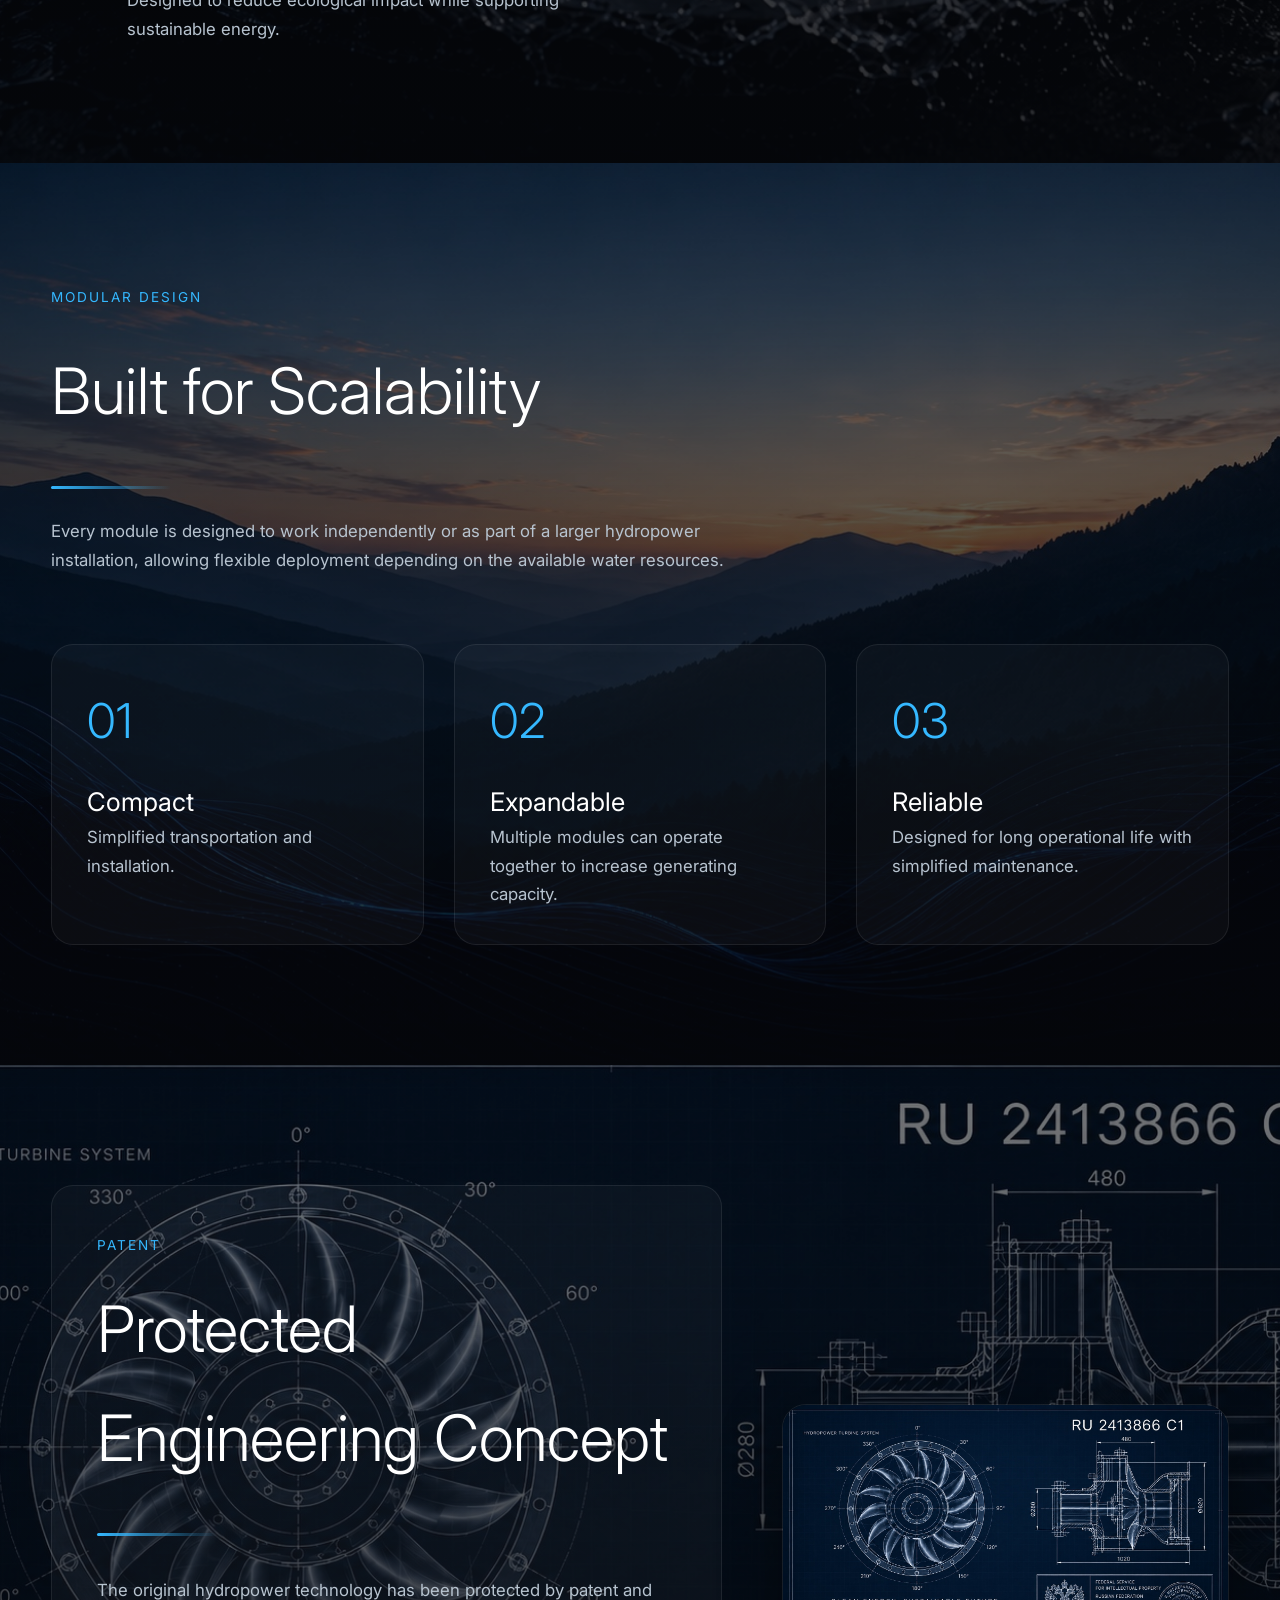
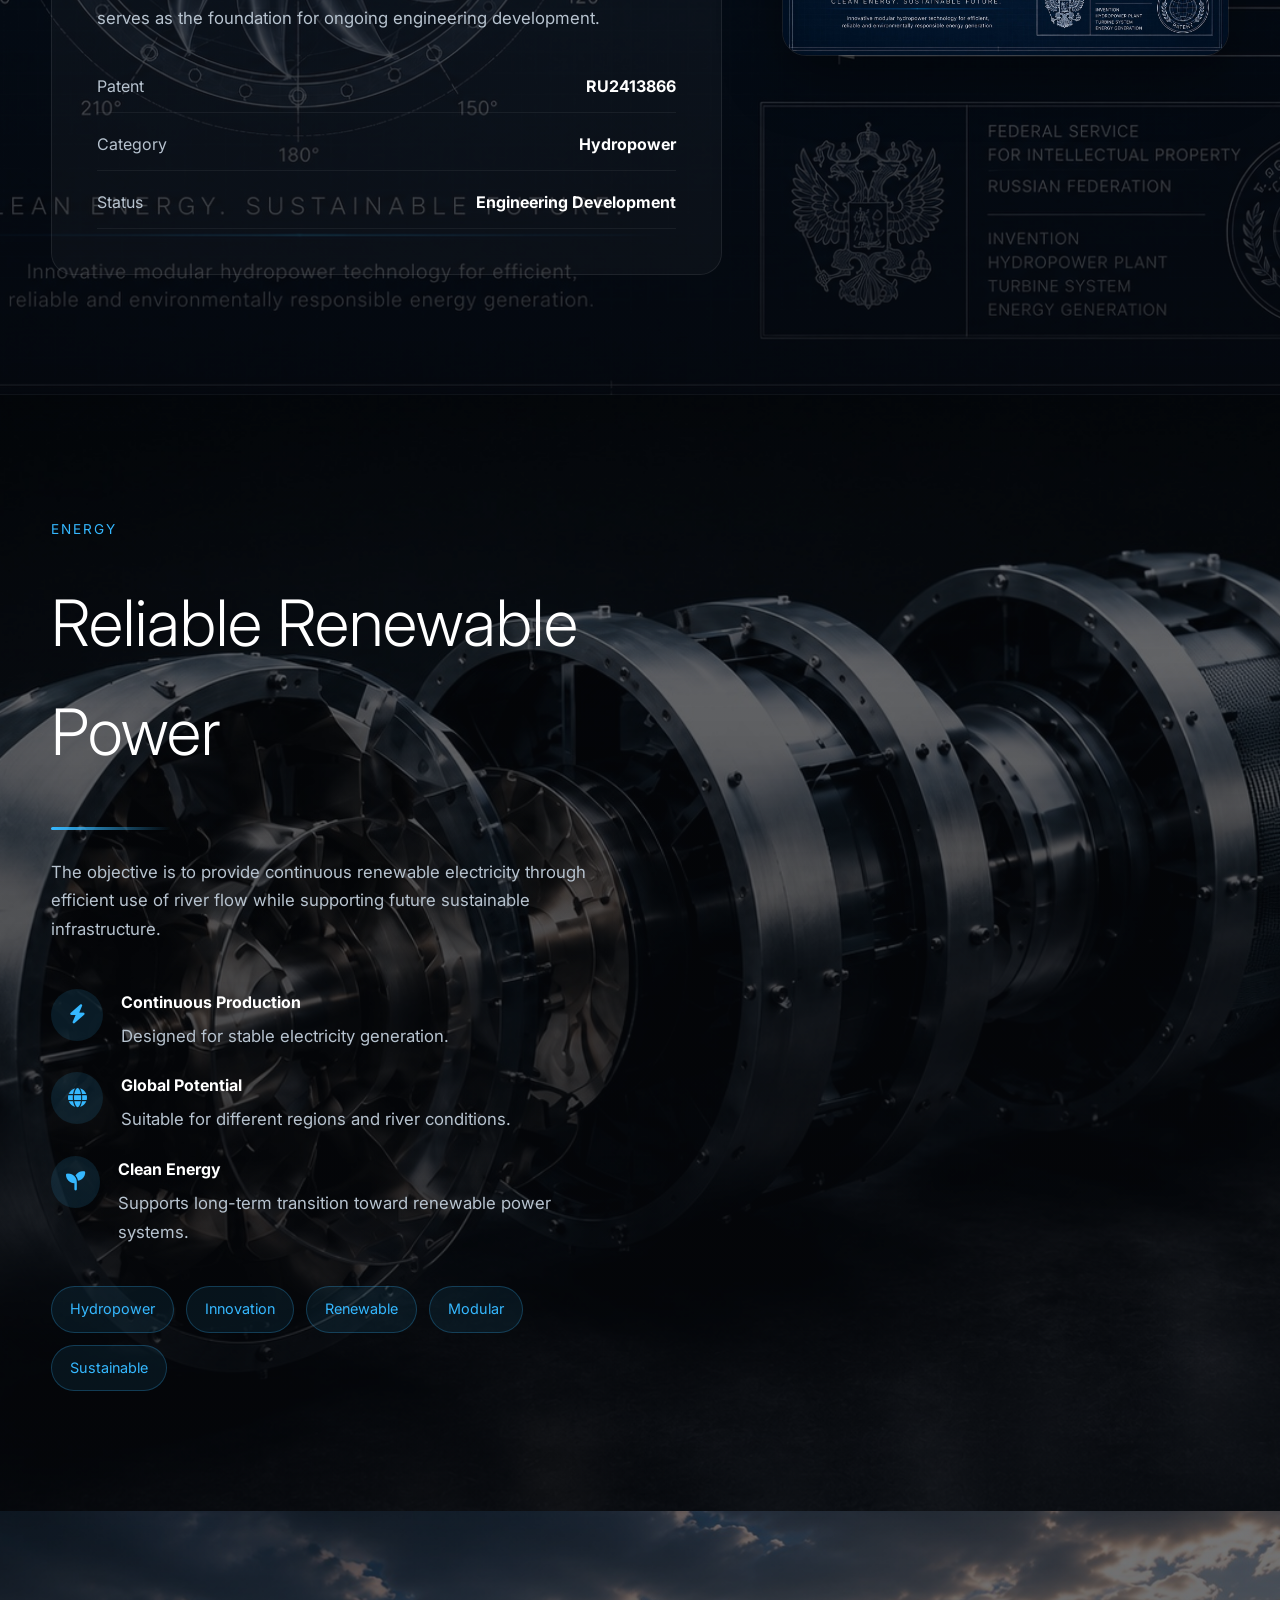
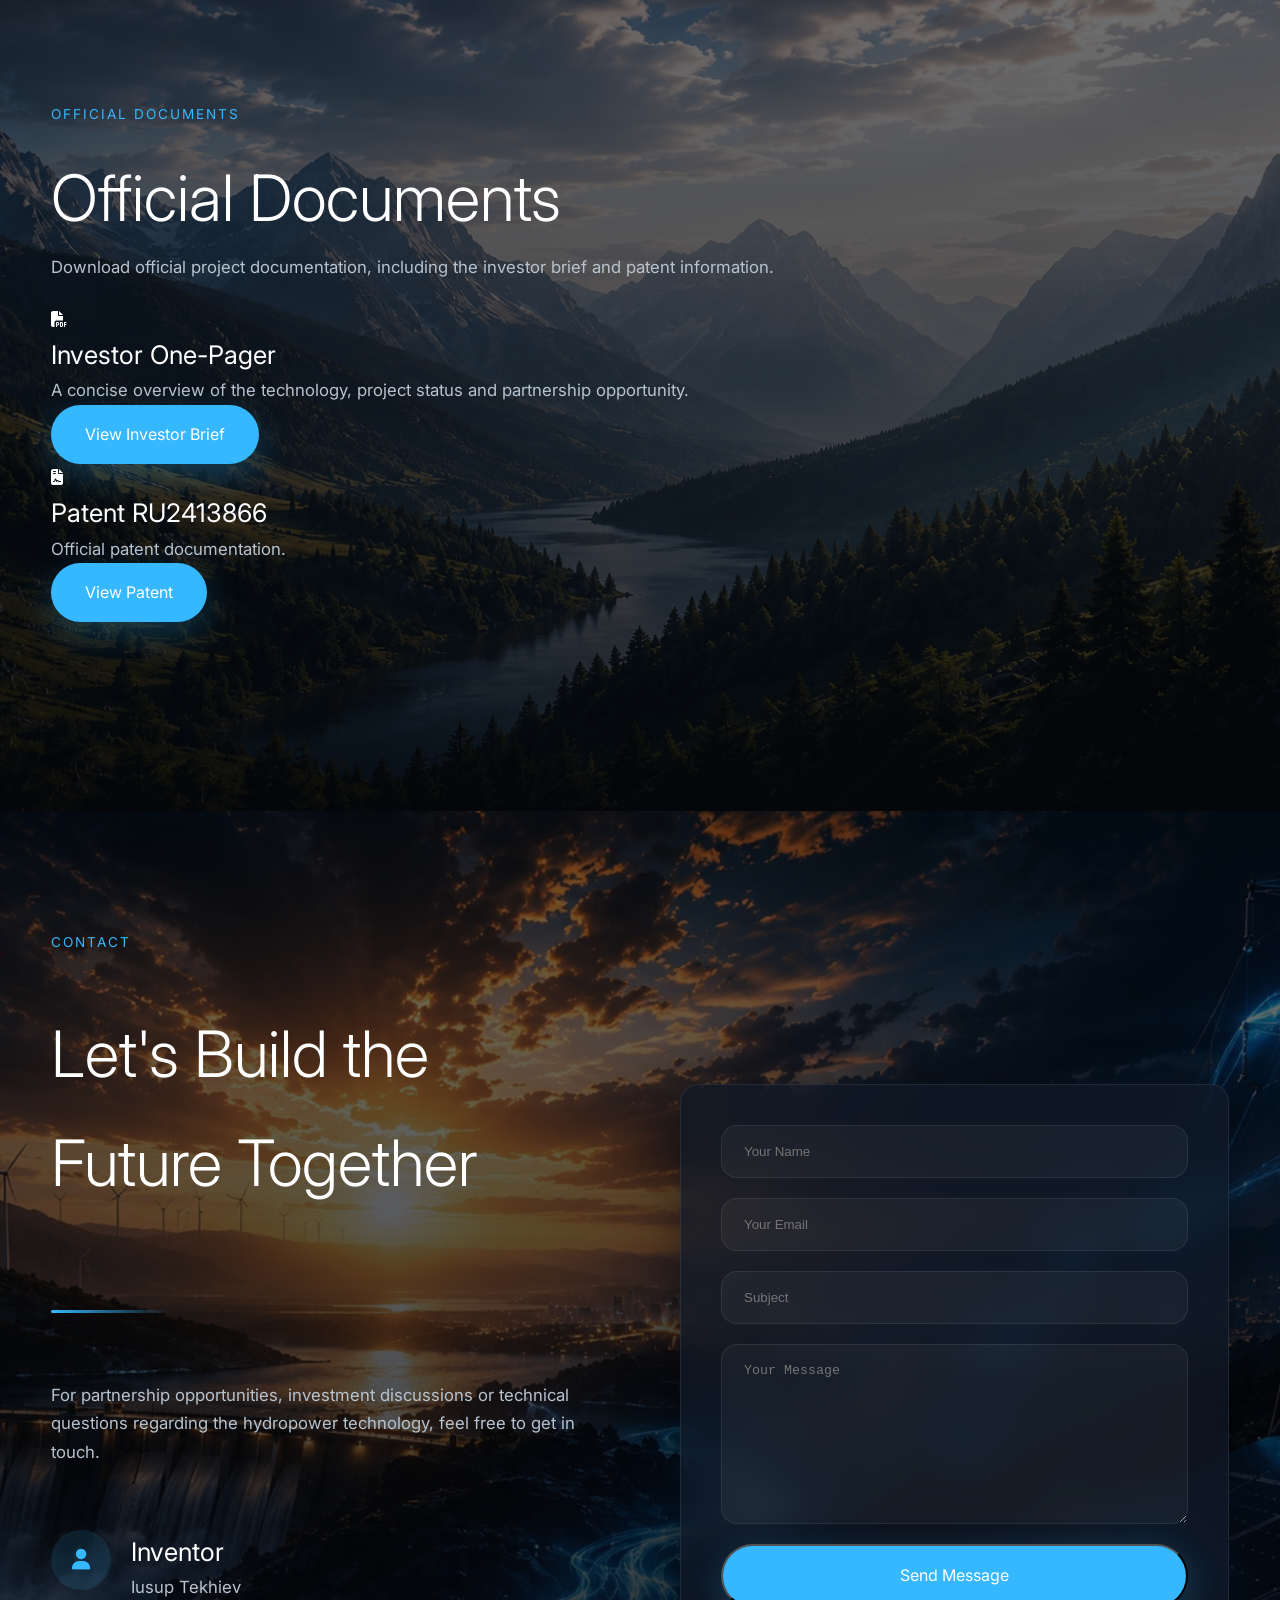
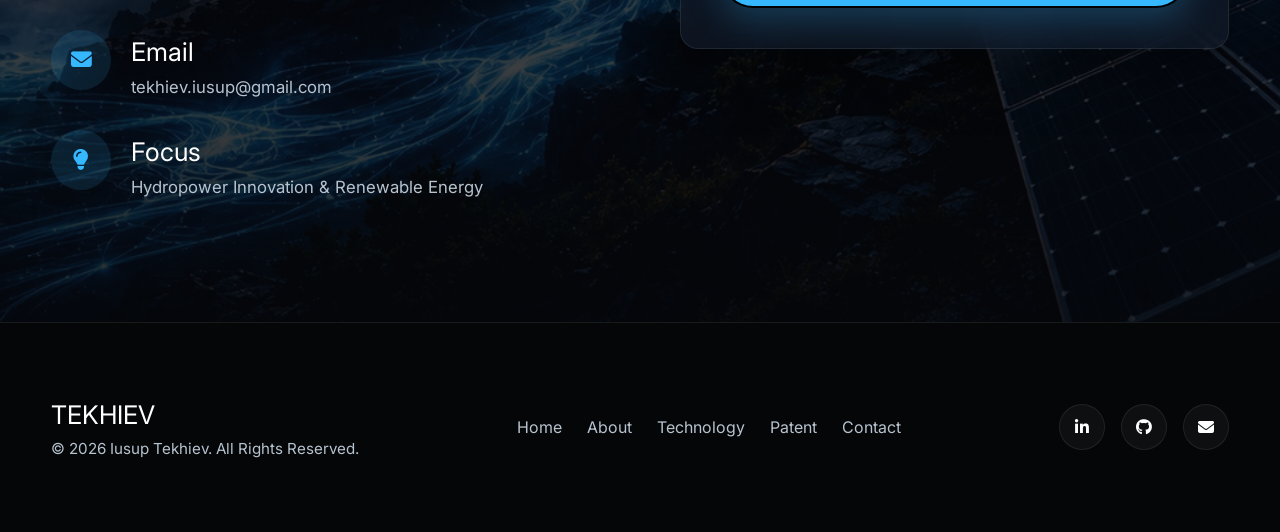
==== commit becb7965: "Update index.html" ====
--- a/index.html
+++ b/index.html
@@ -1005,6 +1005,12 @@
     <div class="container">
 
         <div class="section-title">
+            
+            <span class="section-subtitle">
+
+Official Documents
+
+</span>
 
             <h2>Official Documents</h2>
 
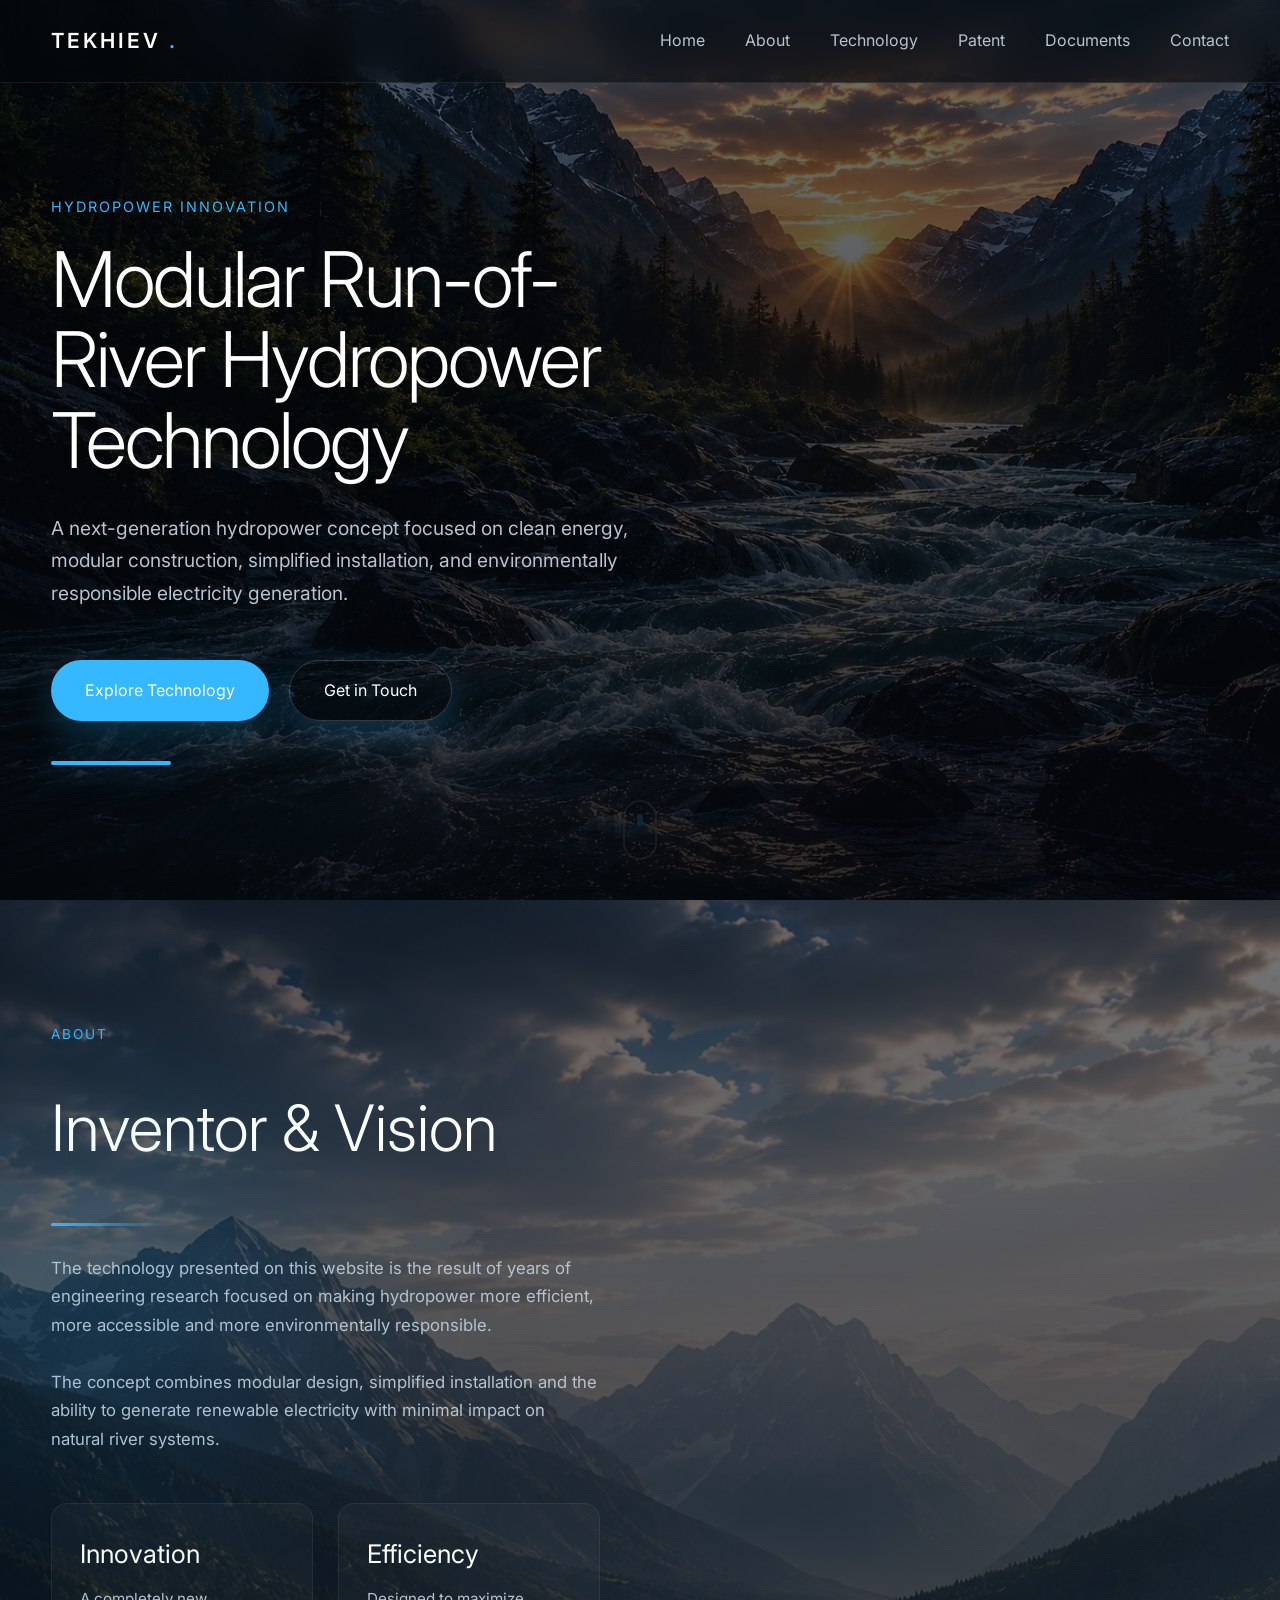
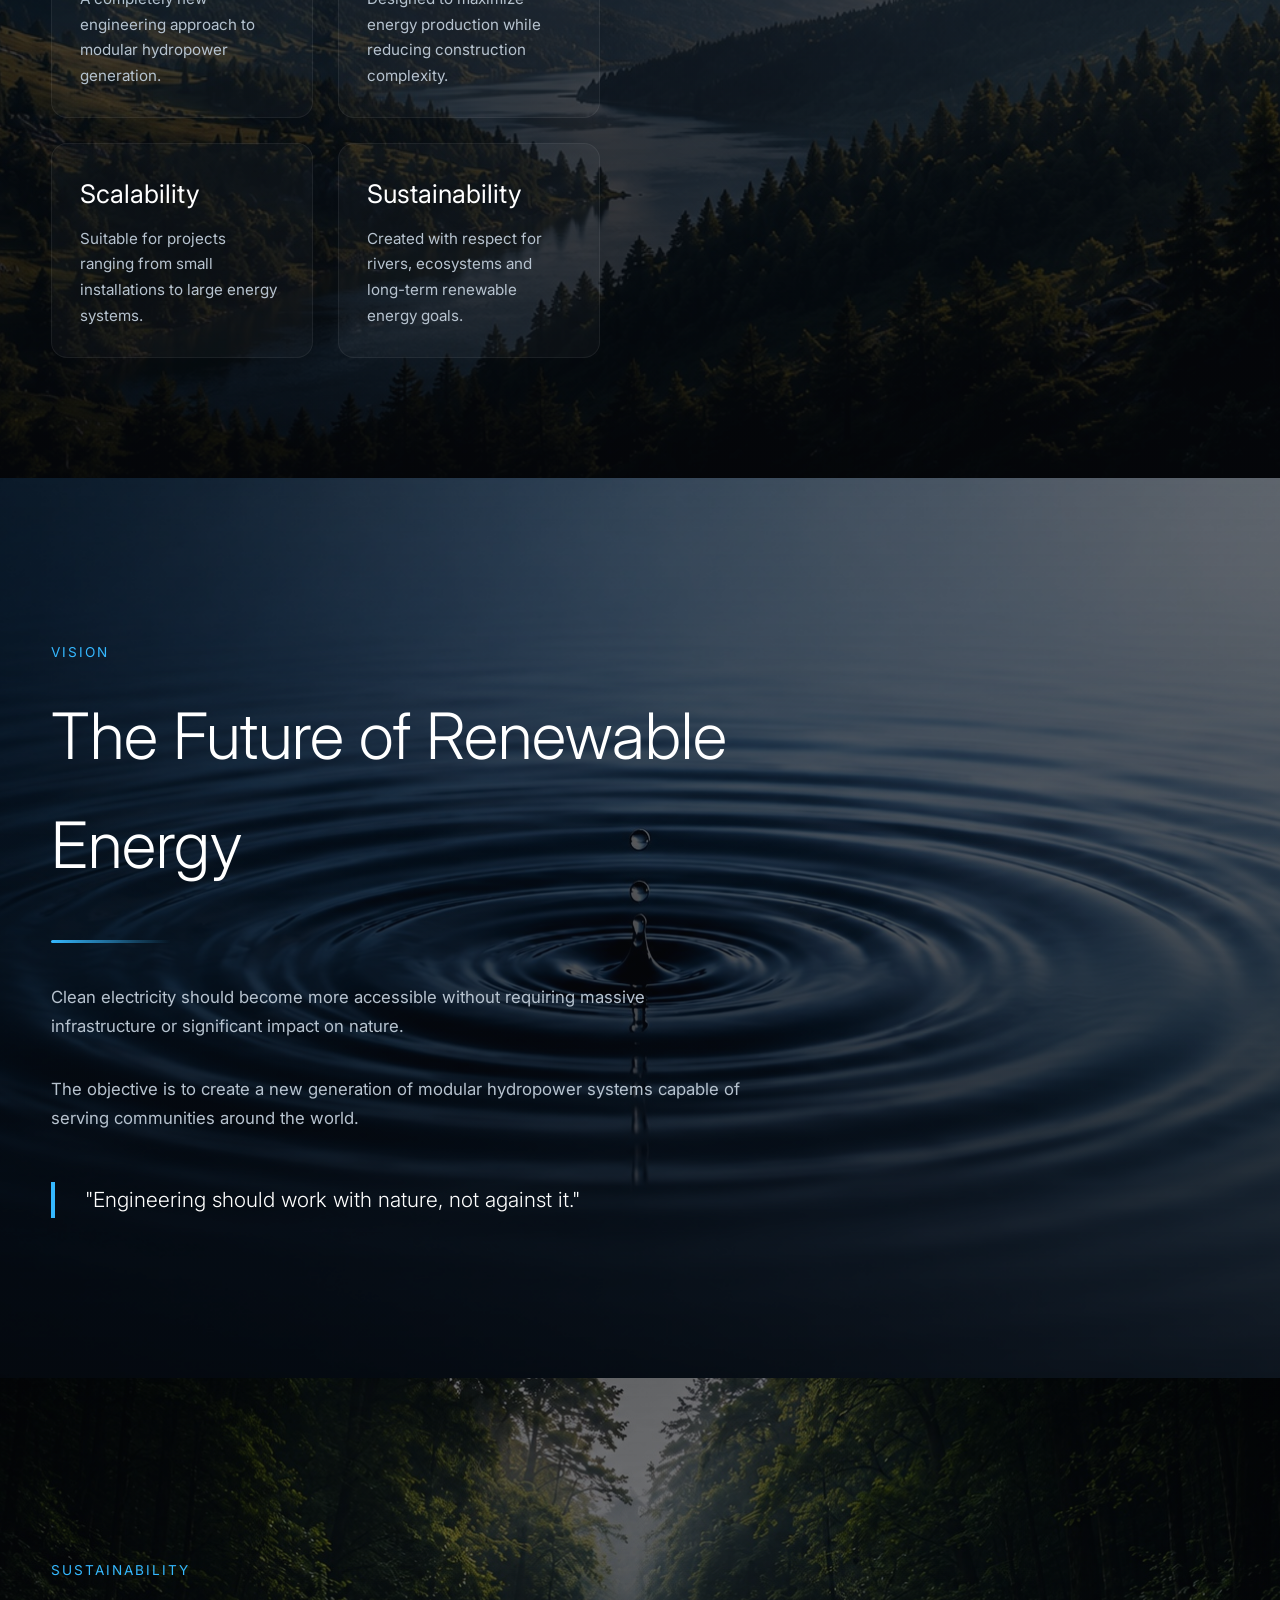
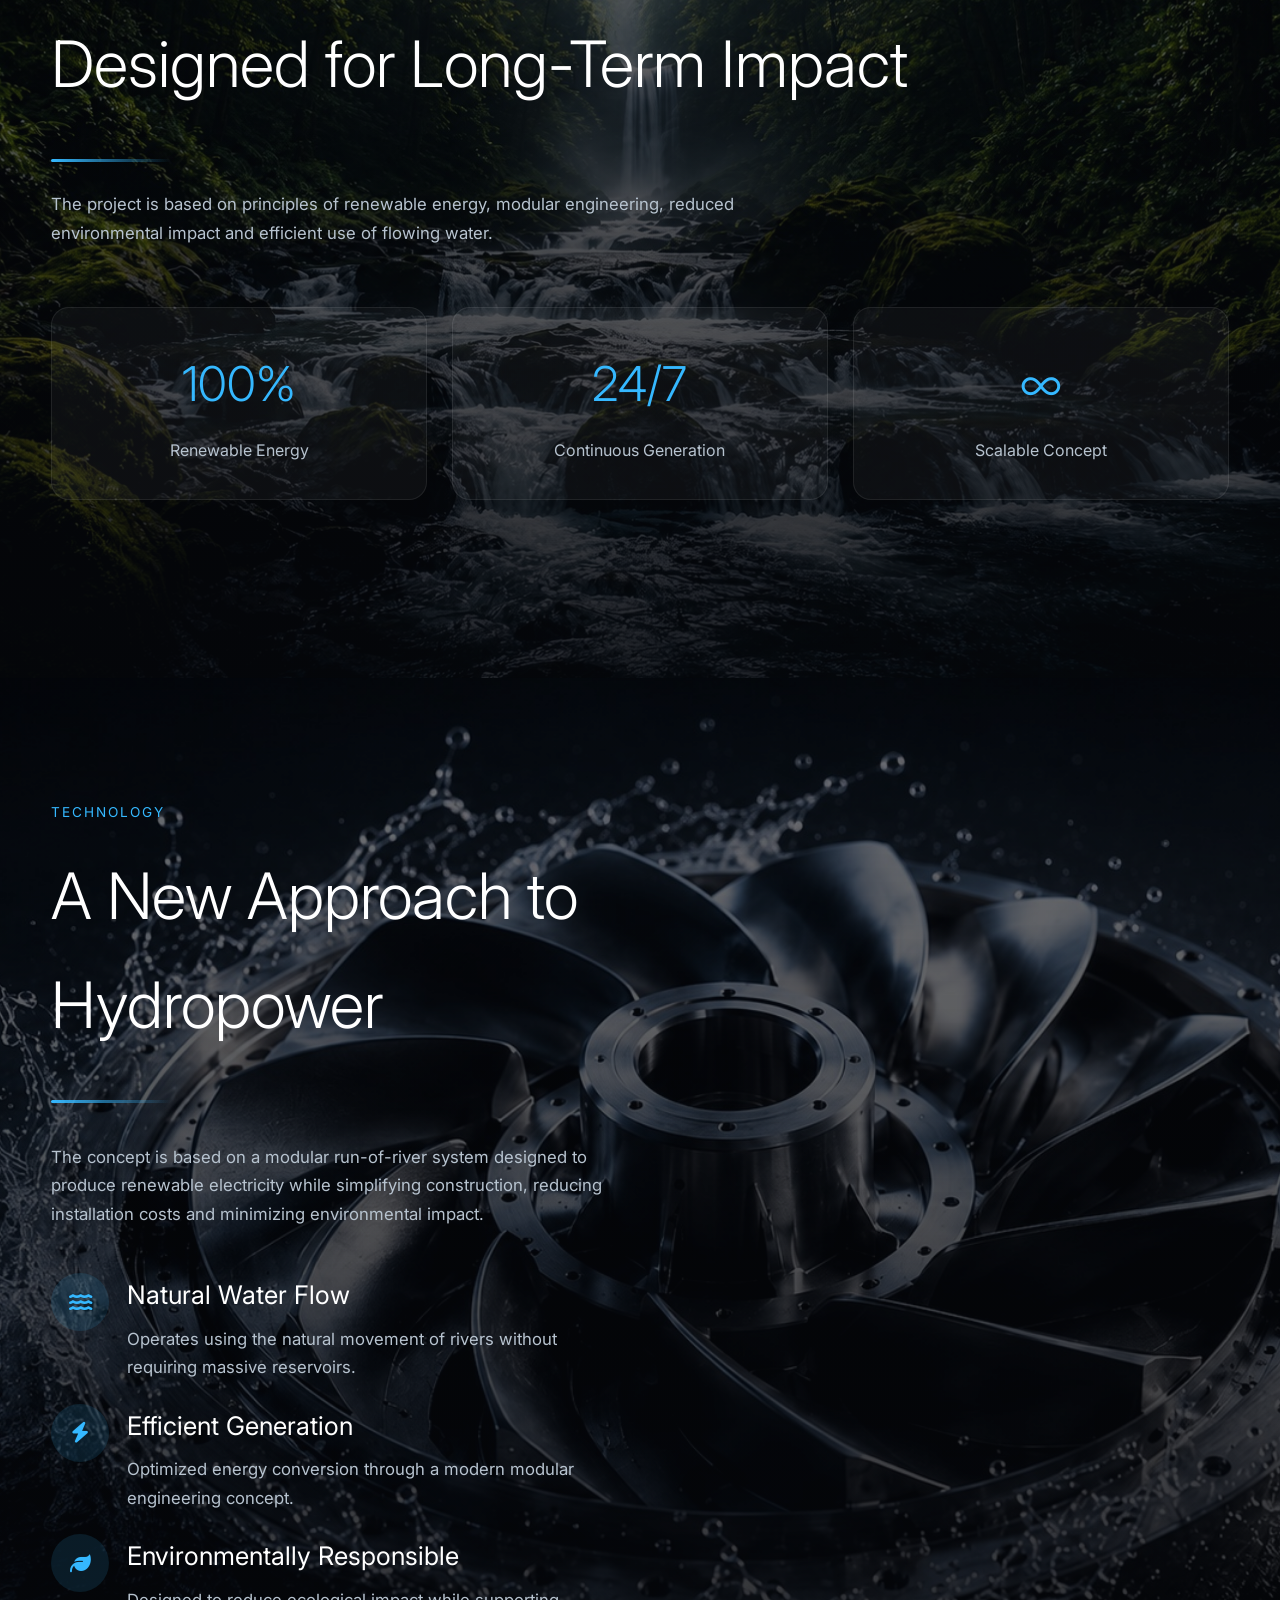
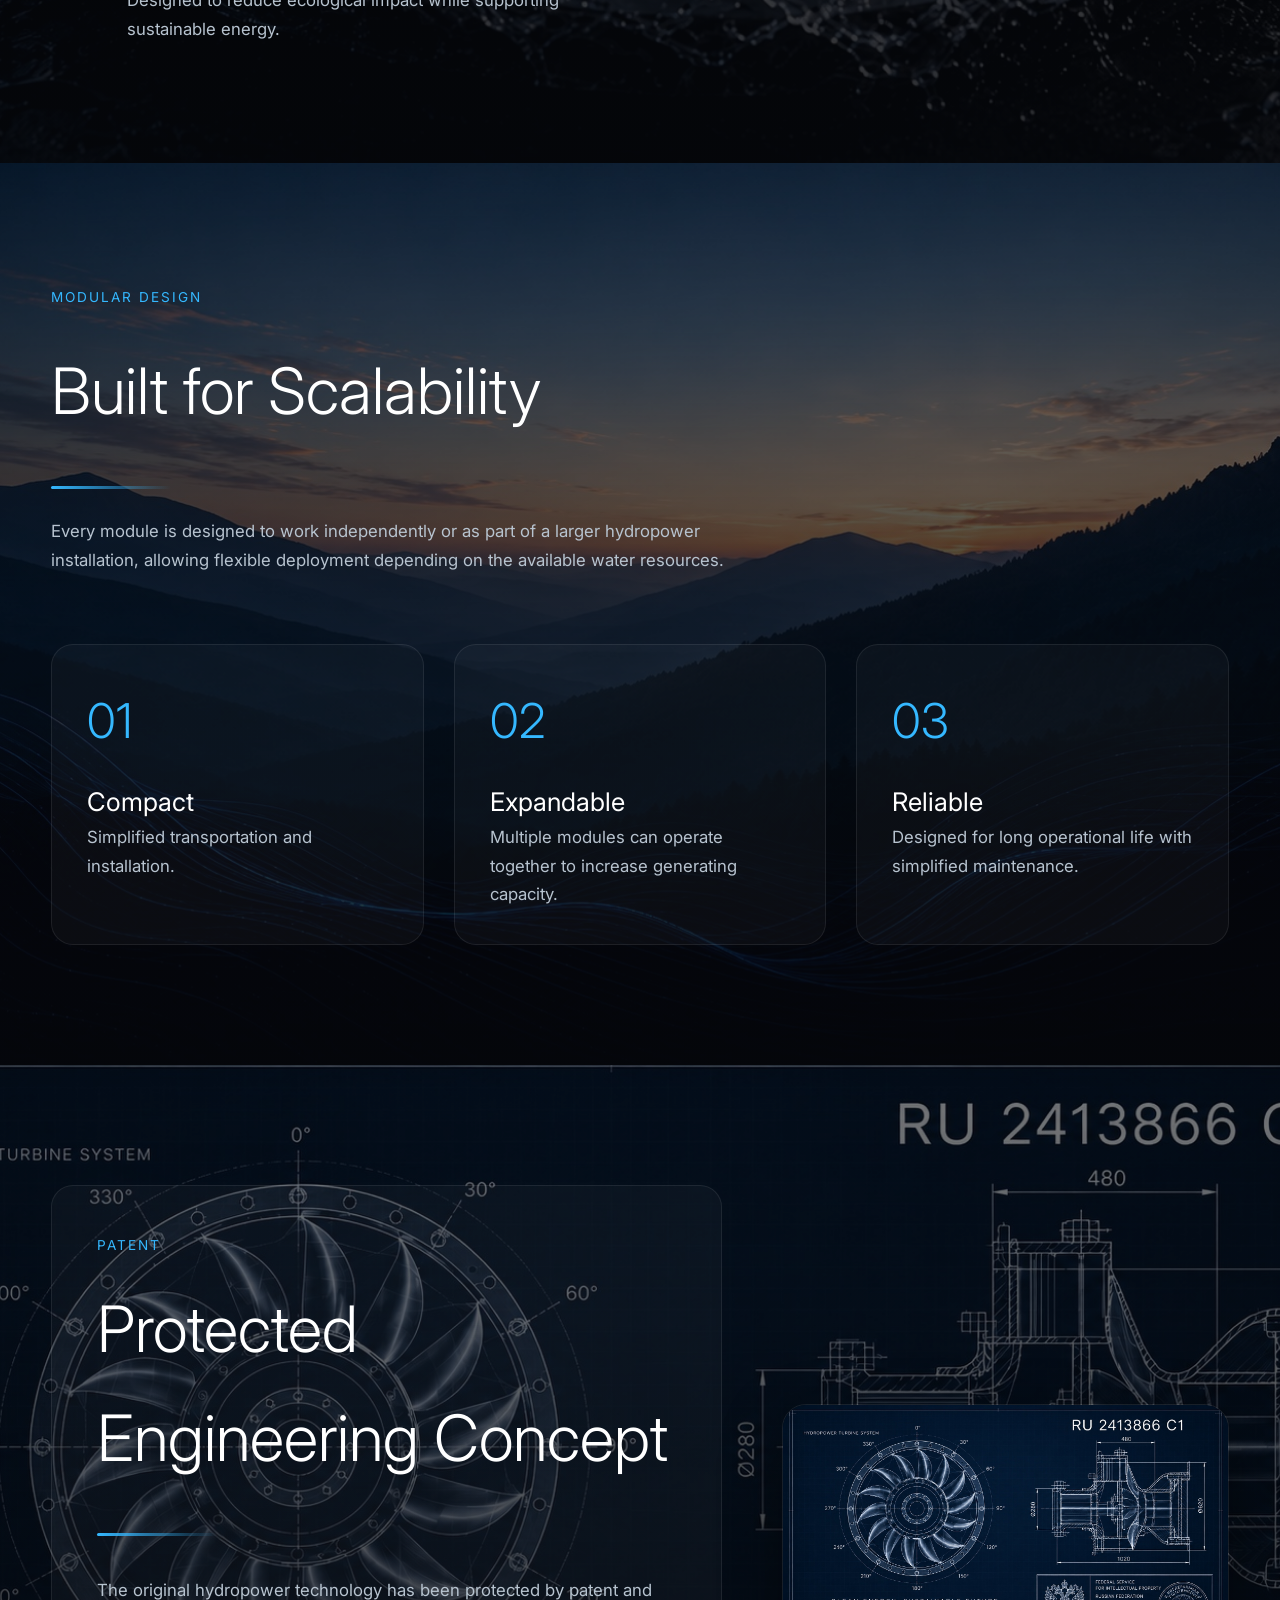
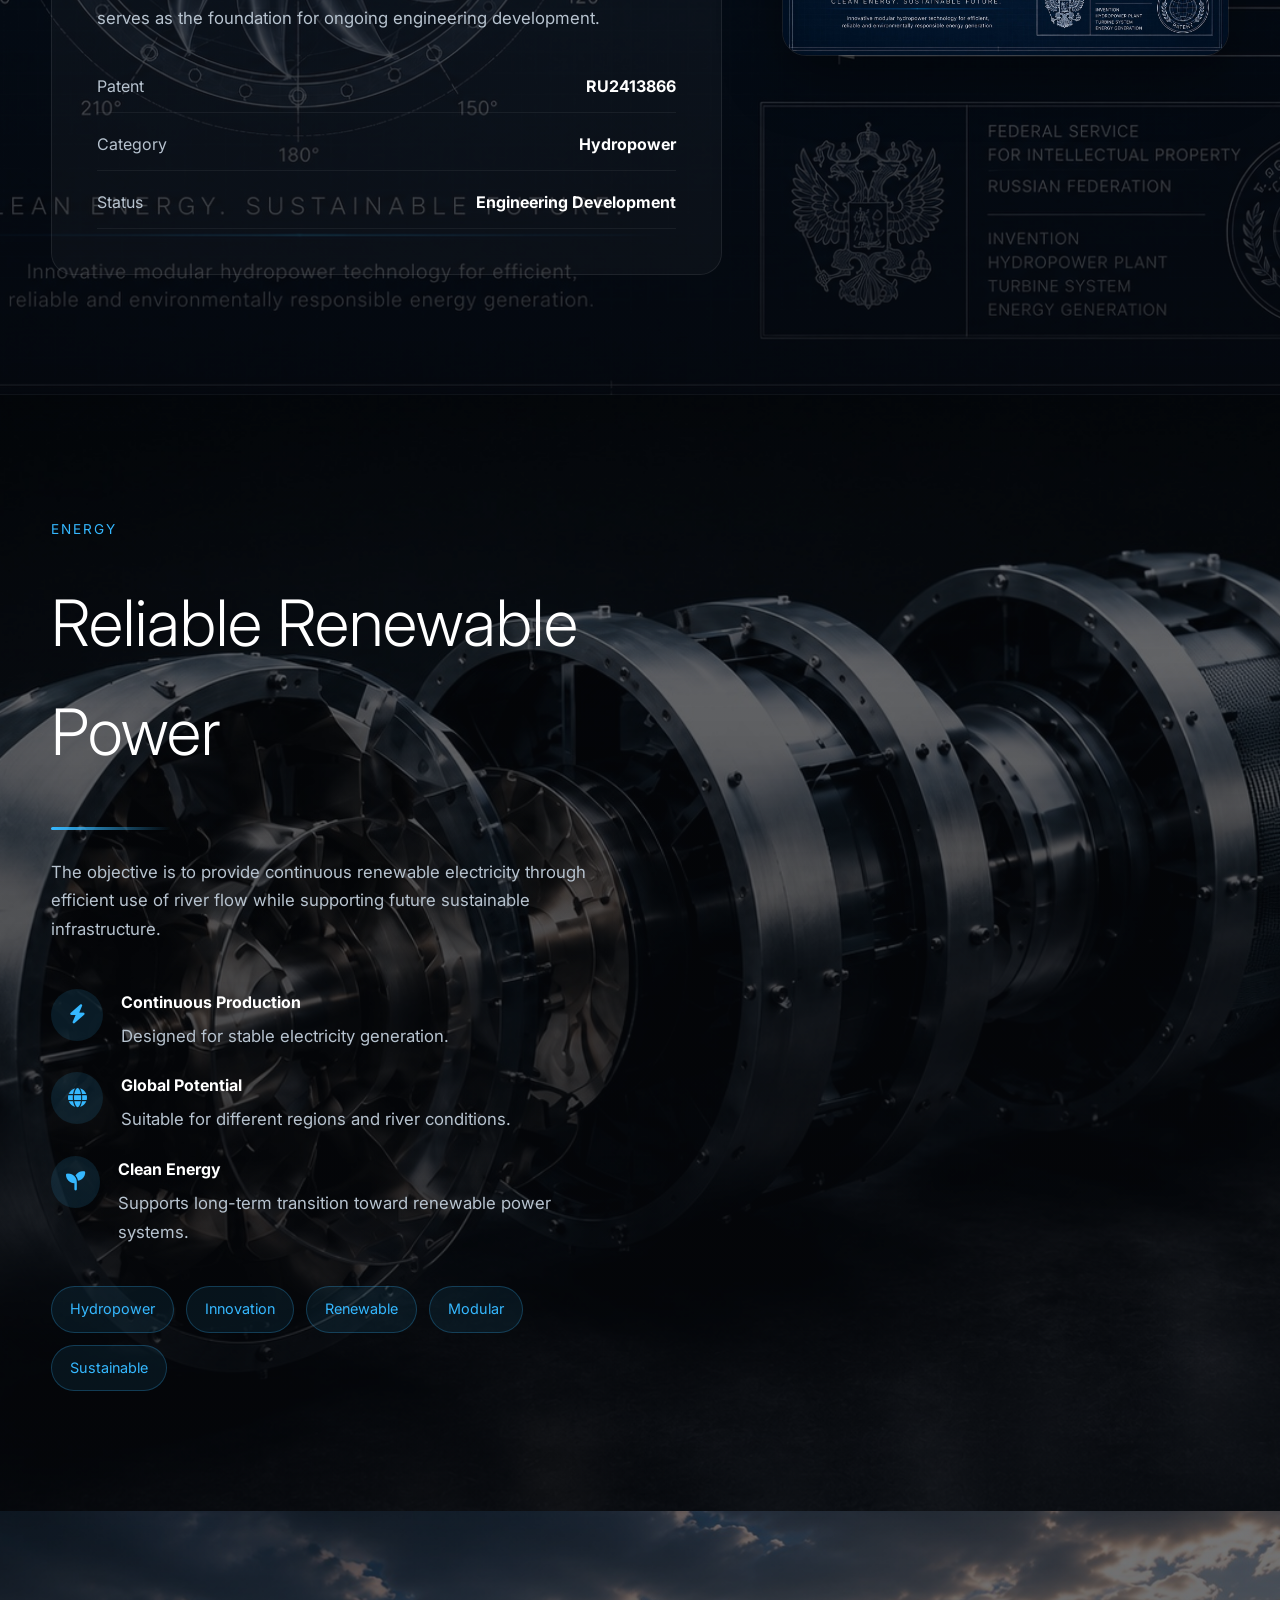
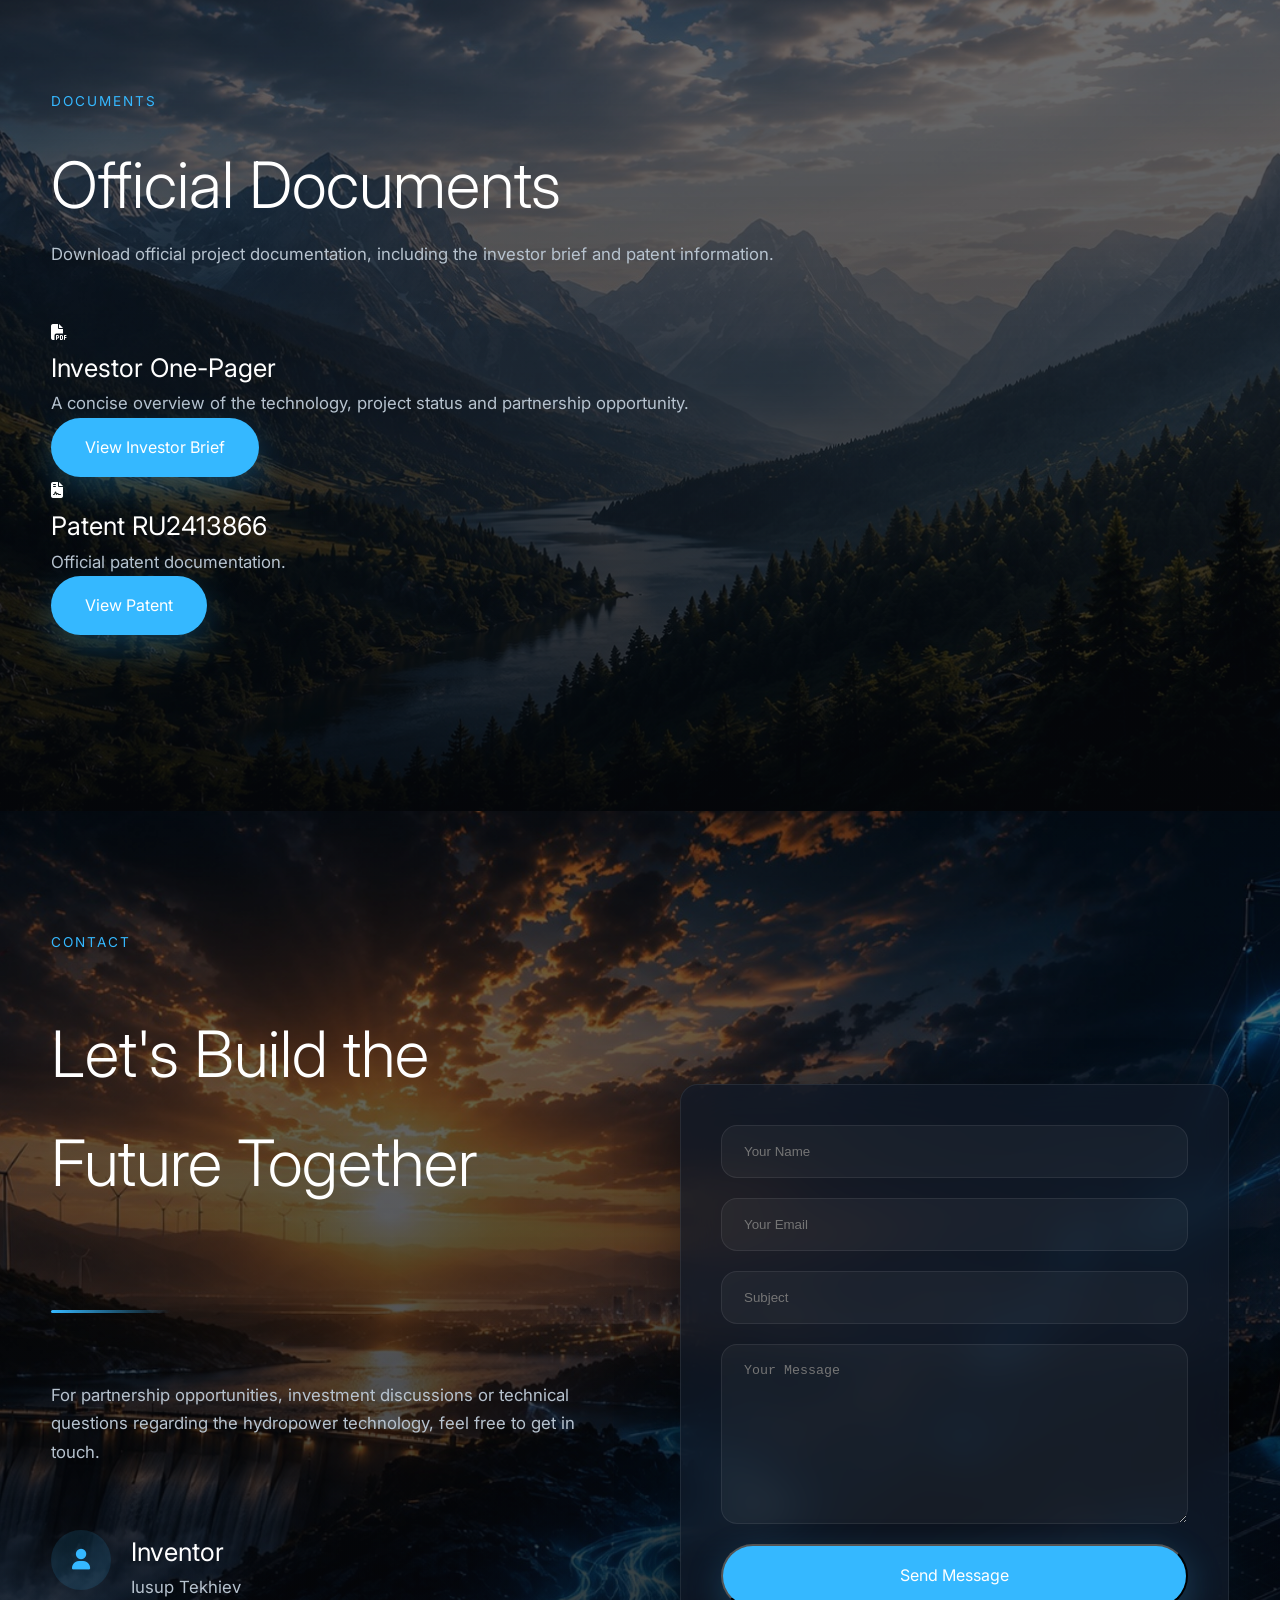
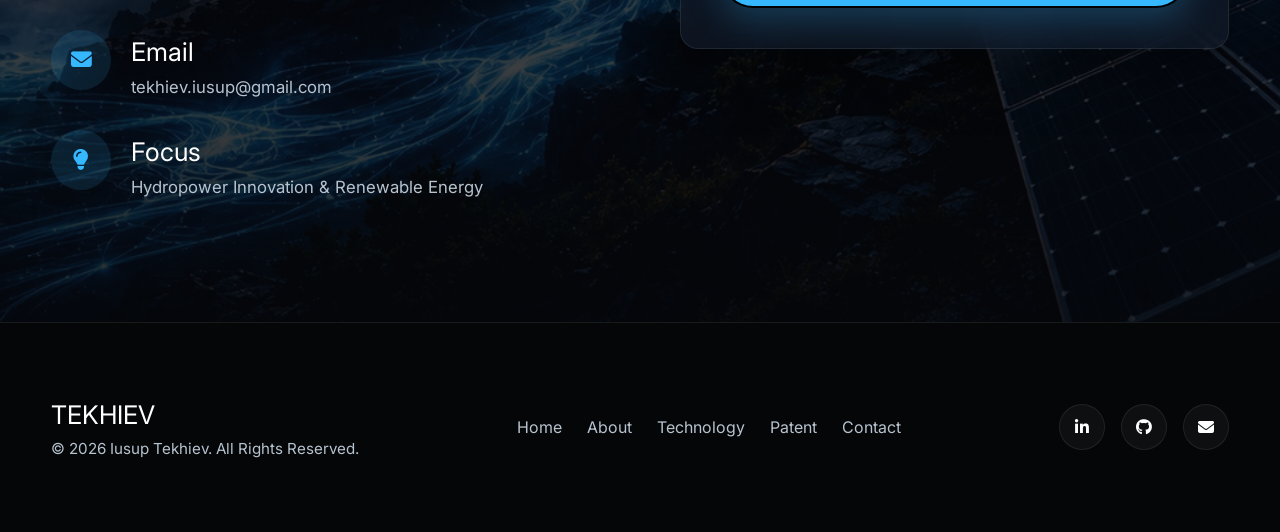
==== commit 486c23eb: "Change 'Official Documents' to 'Documents'" ====
--- a/index.html
+++ b/index.html
@@ -1008,7 +1008,7 @@
             
             <span class="section-subtitle">
 
-Official Documents
+Documents
 
 </span>
 
--- a/style.css
+++ b/style.css
@@ -2263,5 +2263,42 @@
 }
 
 /*=========================
+       DOCUMENTS
+=========================*/
+
+.documents{
+
+    position:relative;
+
+    overflow:hidden;
+
+    padding:120px 0;
+
+}
+
+.documents .container{
+
+    position:relative;
+
+    z-index:1;
+
+}
+
+.documents .section-title{
+
+    margin-bottom:50px;
+
+}
+
+@media(max-width:768px){
+
+    .documents{
+
+        padding:70px 0;
+
+    }
+
+}
+/*=========================
        THE END
 =========================*/
